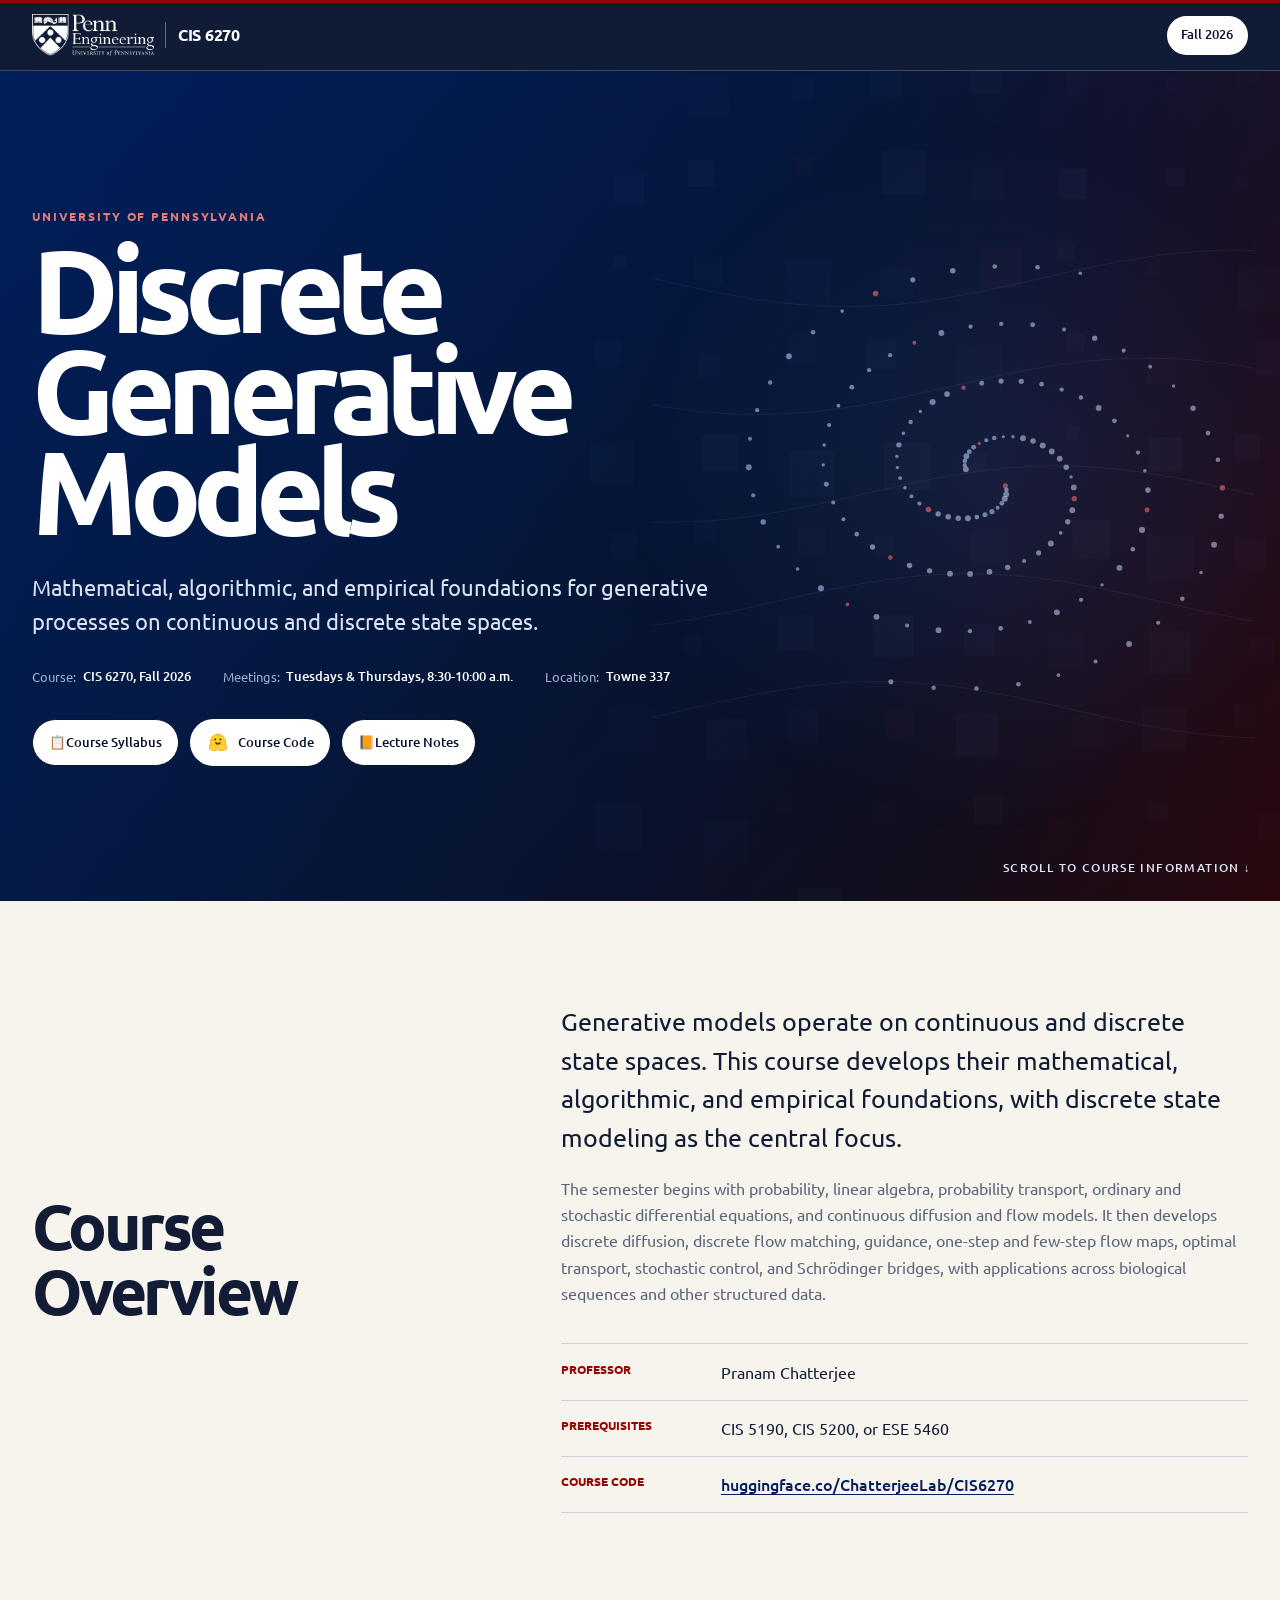
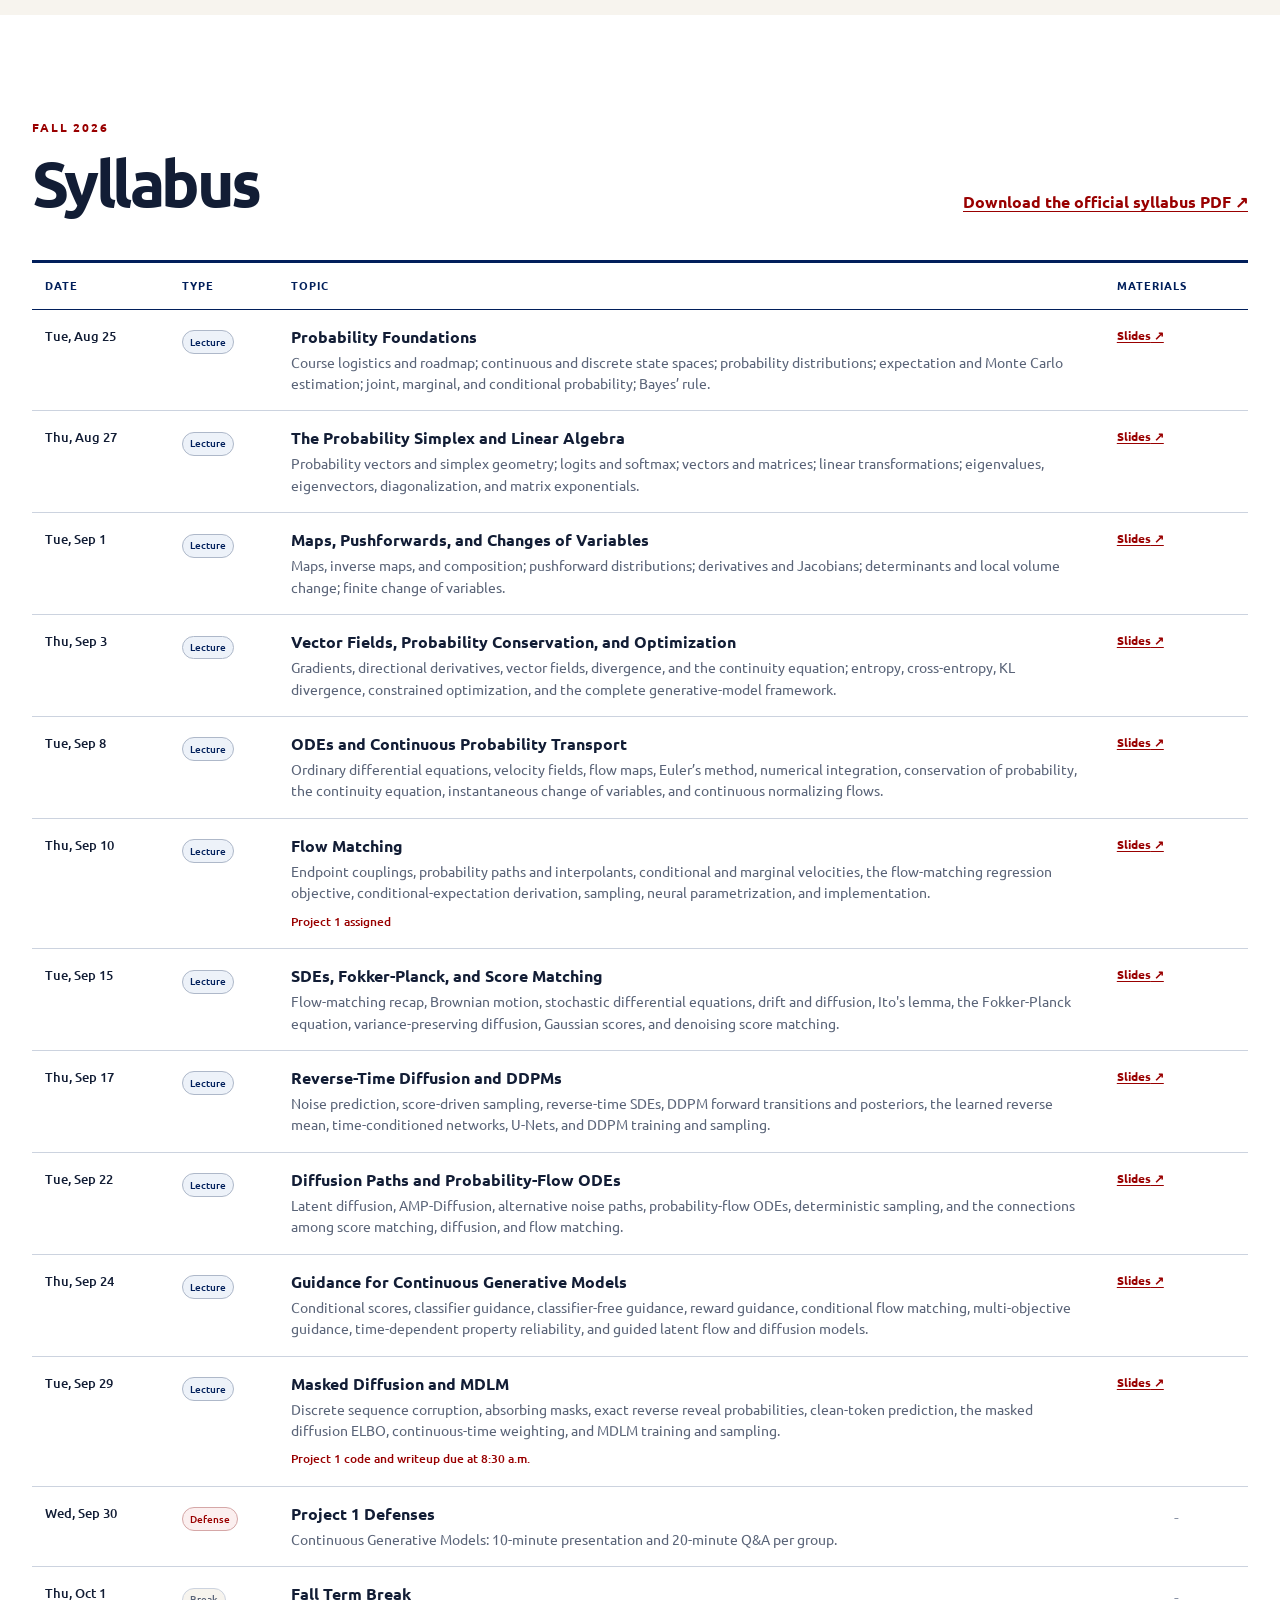
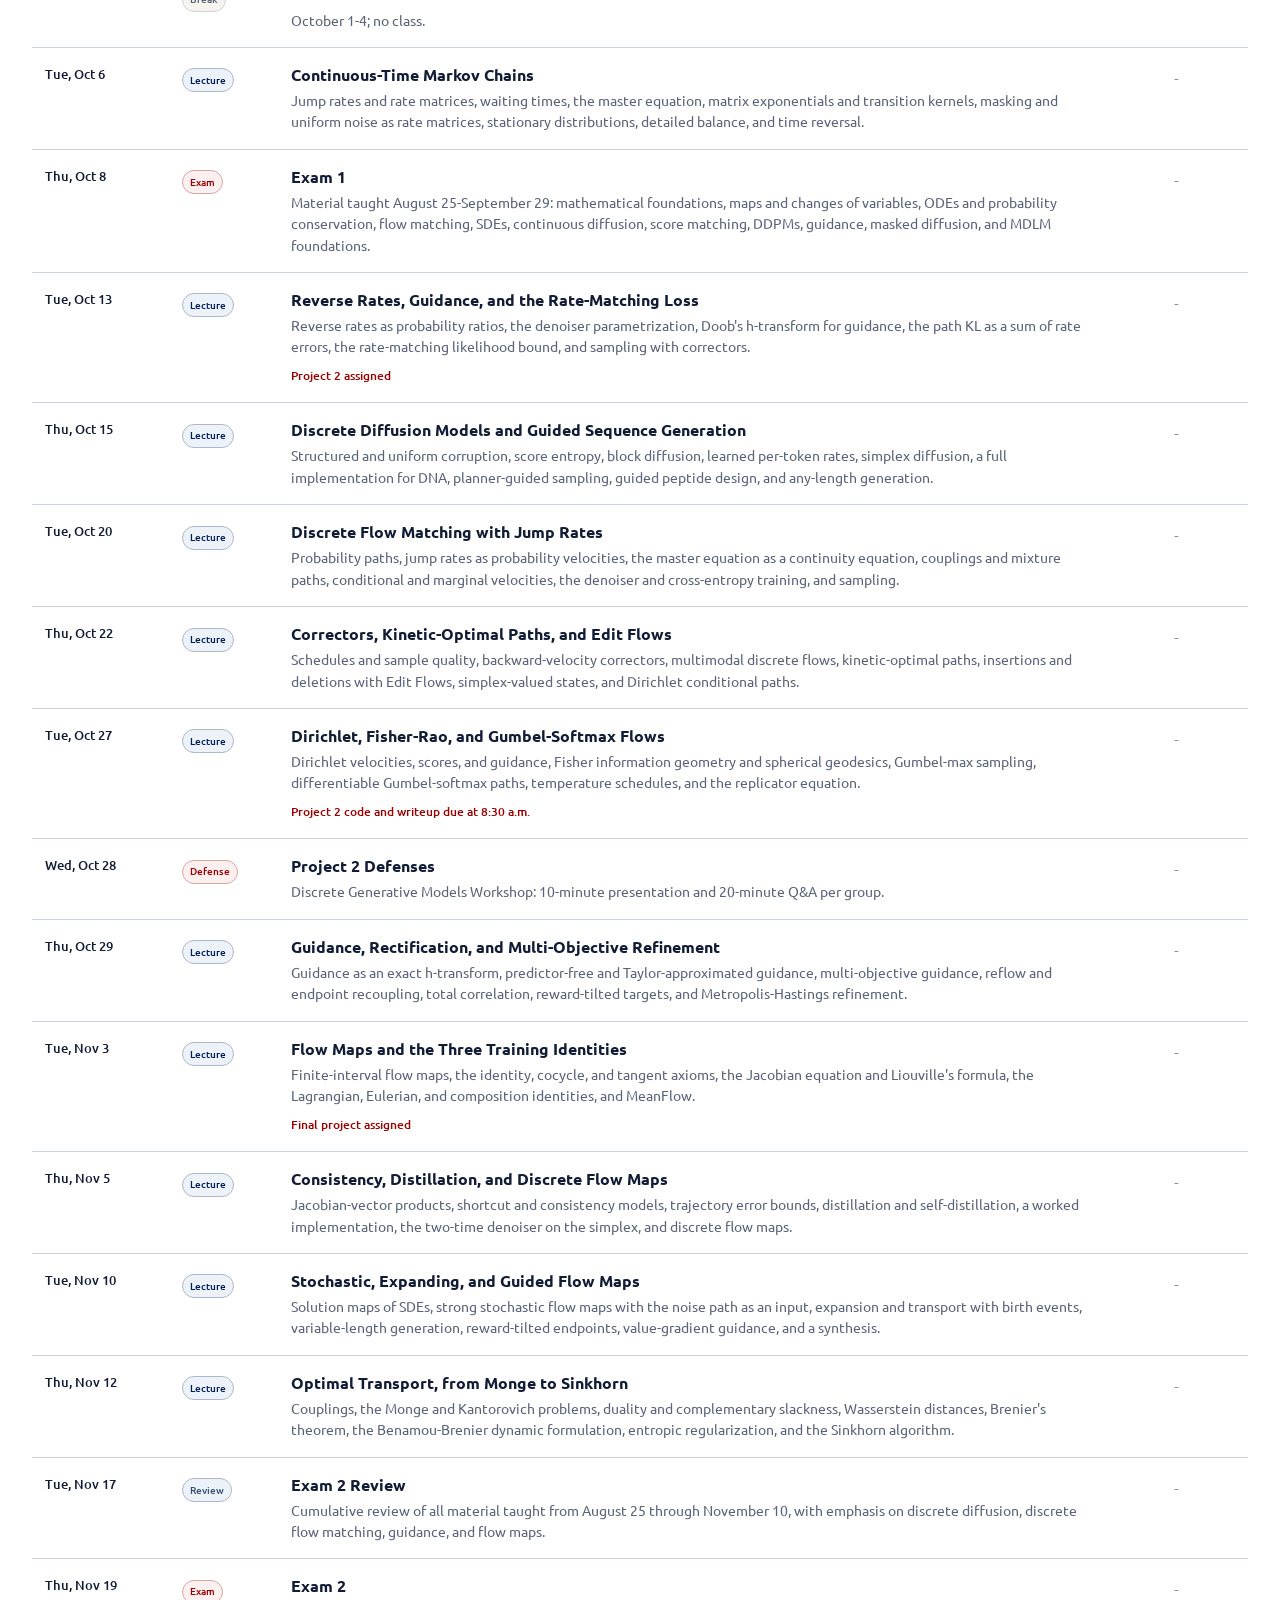
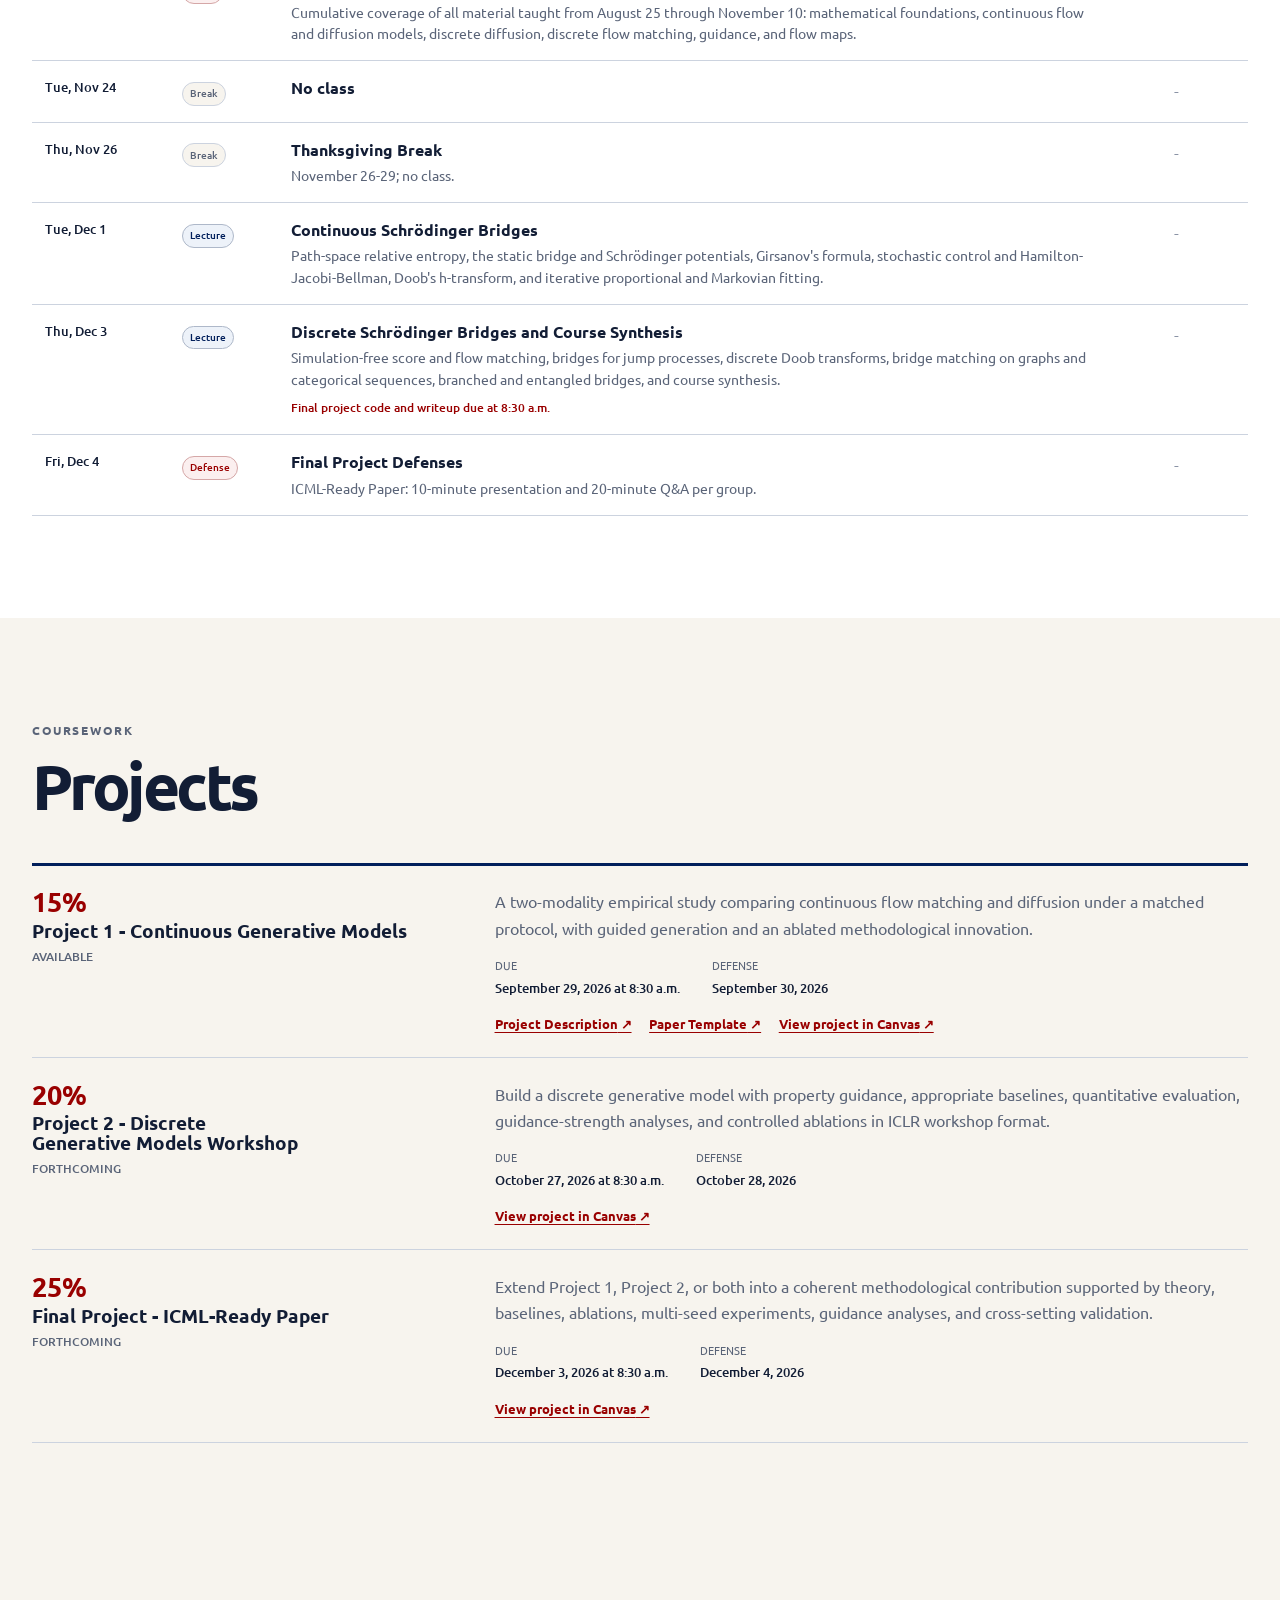
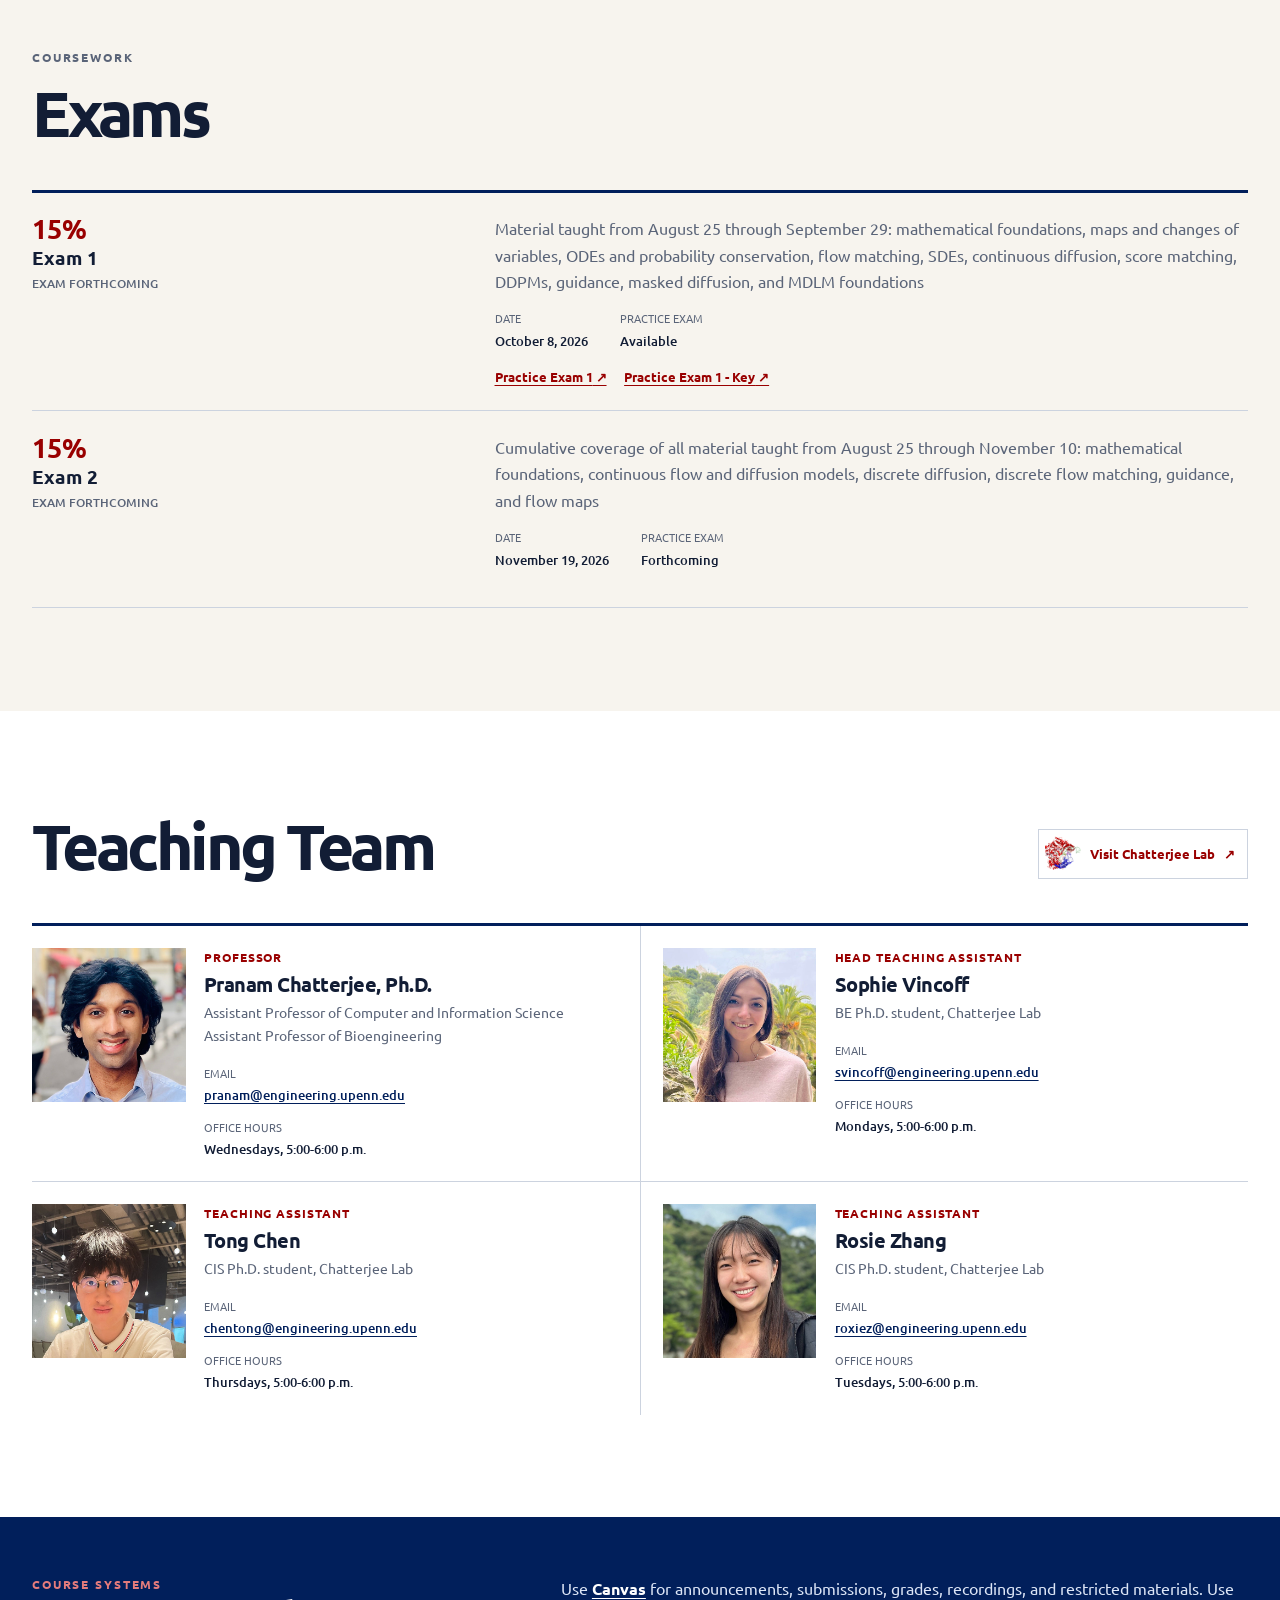
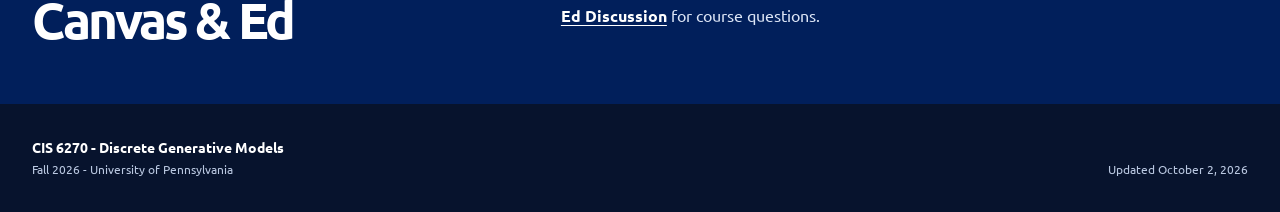
==== index.html @ fea22588 "Add lecture notes shortcut and relabel slides" ====
<!doctype html>
<html lang="en">
<head>
  <meta charset="utf-8">
  <meta name="viewport" content="width=device-width, initial-scale=1">
  <meta name="description" content="CIS 6270: Discrete Generative Models at the University of Pennsylvania, Fall 2026.">
  <title>CIS 6270 - Discrete Generative Models</title>
  <link rel="canonical" href="https://cis6270.github.io/">
  <meta property="og:type" content="website">
  <meta property="og:site_name" content="CIS 6270">
  <meta property="og:url" content="https://cis6270.github.io/">
  <meta property="og:title" content="CIS 6270: Discrete Generative Models">
  <meta property="og:description" content="A math-first course at Penn on continuous and discrete generative models, with derivations, code, worked examples, and current research. Fall 2026 with Pranam Chatterjee.">
  <meta property="og:image" content="https://cis6270.github.io/assets/images/cis6270-social-card.png">
  <meta property="og:image:type" content="image/png">
  <meta property="og:image:width" content="1200">
  <meta property="og:image:height" content="600">
  <meta property="og:image:alt" content="CIS 6270: Discrete Generative Models. University of Pennsylvania, Fall 2026. Pranam Chatterjee. Blue and red particle paths converge into a grid on a navy background.">
  <meta name="twitter:card" content="summary_large_image">
  <meta name="twitter:title" content="CIS 6270: Discrete Generative Models">
  <meta name="twitter:description" content="A math-first course at Penn on continuous and discrete generative models, with derivations, code, worked examples, and current research. Fall 2026 with Pranam Chatterjee.">
  <meta name="twitter:image" content="https://cis6270.github.io/assets/images/cis6270-social-card.png">
  <meta name="twitter:image:alt" content="CIS 6270: Discrete Generative Models. University of Pennsylvania, Fall 2026. Pranam Chatterjee. Blue and red particle paths converge into a grid on a navy background.">
  <link rel="icon" href="assets/favicon.svg" type="image/svg+xml">
  <link rel="preconnect" href="https://fonts.googleapis.com">
  <link rel="preconnect" href="https://fonts.gstatic.com" crossorigin>
  <link href="https://fonts.googleapis.com/css2?family=Ubuntu:wght@400;500;700&amp;display=swap" rel="stylesheet">
  <link rel="stylesheet" href="assets/css/styles.css?v=20260922-1">
  <script src="assets/js/course-data.js?v=20261003-1" defer></script>
  <script src="assets/js/site.js?v=20260926-1" defer></script>
</head>
<body data-page="fall-2026">
  <a class="skip-link" href="#main">Skip to main content</a>

  <header class="site-header">
    <div class="header-inner">
      <a class="wordmark" href="#top" aria-label="CIS 6270 home">
        <img class="penn-engineering-logo" src="assets/penn-engineering-logo-white.png" alt="Penn Engineering">
        <span class="course-wordmark">CIS 6270</span>
      </a>
      <nav class="term-nav" aria-label="Course semesters">
        <a href="#top" aria-current="page">Fall 2026</a>
      </nav>
    </div>
  </header>

  <main id="main">
    <section class="hero" id="top" aria-labelledby="course-title">
      <canvas class="hero-animation" data-hero-animation aria-hidden="true"></canvas>
      <div class="hero-wash" aria-hidden="true"></div>
      <div class="container hero-content">
        <p class="eyebrow">University of Pennsylvania</p>
        <h1 id="course-title">Discrete<br>Generative<br>Models</h1>
        <p class="hero-lede">Mathematical, algorithmic, and empirical foundations for generative processes on continuous and discrete state spaces.</p>
        <dl class="hero-facts">
          <div><dt>Course</dt><dd>CIS 6270, Fall 2026</dd></div>
          <div><dt>Meetings</dt><dd>Tuesdays &amp; Thursdays, 8:30-10:00 a.m.</dd></div>
          <div><dt>Location</dt><dd>Towne 337</dd></div>
        </dl>
        <div class="hero-actions">
          <a class="button button-light" href="assets/docs/cis6270-syllabus-fall-2026.pdf" target="_blank" rel="noopener noreferrer"><span aria-hidden="true">📋</span> Course Syllabus<span class="sr-only"> (opens in a new tab)</span></a>
          <a class="hf-button" href="https://huggingface.co/ChatterjeeLab/CIS6270" target="_blank" rel="noopener noreferrer">
            <img class="hf-logo" src="assets/hugging-face-logo.svg" alt="" aria-hidden="true">
            <span>Course Code</span>
            <span class="sr-only"> on Hugging Face (opens in a new tab)</span>
          </a>
          <a class="button button-light" href="https://drive.google.com/file/d/1G8d53aHMp0uH9-EWT4xOr-DGGKCw29ZY/view?usp=sharing" target="_blank" rel="noopener noreferrer"><span aria-hidden="true">📙</span> Lecture Notes<span class="sr-only"> (opens in a new tab)</span></a>
        </div>
      </div>
      <a class="scroll-cue" href="#overview">Scroll to course information <span aria-hidden="true">↓</span></a>
    </section>

    <section class="section section-paper" id="overview" aria-labelledby="overview-heading">
      <div class="container content-grid">
        <div class="section-intro">
          <h2 id="overview-heading">Course Overview</h2>
        </div>
        <div class="prose">
          <p class="lead">Generative models operate on continuous and discrete state spaces. This course develops their mathematical, algorithmic, and empirical foundations, with discrete state modeling as the central focus.</p>
          <p>The semester begins with probability, linear algebra, probability transport, ordinary and stochastic differential equations, and continuous diffusion and flow models. It then develops discrete diffusion, discrete flow matching, guidance, one-step and few-step flow maps, optimal transport, stochastic control, and Schrödinger bridges, with applications across biological sequences and other structured data.</p>
          <dl class="fact-list">
            <div><dt>Professor</dt><dd>Pranam Chatterjee</dd></div>
            <div><dt>Prerequisites</dt><dd>CIS 5190, CIS 5200, or ESE 5460</dd></div>
            <div><dt>Course Code</dt><dd><a href="https://huggingface.co/ChatterjeeLab/CIS6270" target="_blank" rel="noopener noreferrer">huggingface.co/ChatterjeeLab/CIS6270<span class="sr-only"> (opens in a new tab)</span></a></dd></div>
          </dl>
        </div>
      </div>
    </section>

    <section class="section section-white" id="syllabus" aria-labelledby="syllabus-heading">
      <div class="container">
        <div class="section-heading">
          <div>
            <p class="eyebrow">Fall 2026</p>
            <h2 id="syllabus-heading">Syllabus</h2>
          </div>
          <div class="syllabus-download">
            <a class="text-link" href="assets/docs/cis6270-syllabus-fall-2026.pdf" target="_blank" rel="noopener noreferrer">Download the official syllabus PDF<span aria-hidden="true"> ↗</span><span class="sr-only"> (opens in a new tab)</span></a>
          </div>
        </div>

        <div class="table-shell">
          <table class="schedule-table">
            <caption class="sr-only">Fall 2026 class meetings, milestones, exams, breaks, lecture notes, and code</caption>
            <thead><tr><th scope="col">Date</th><th scope="col">Type</th><th scope="col">Topic</th><th scope="col">Materials</th></tr></thead>
            <tbody data-schedule-body><tr><td colspan="4">Loading syllabus…</td></tr></tbody>
          </table>
        </div>
      </div>
    </section>

    <section class="section section-paper" id="projects" aria-labelledby="projects-heading">
      <div class="container">
        <div class="section-heading compact-heading">
          <div><p class="eyebrow">Coursework</p><h2 id="projects-heading">Projects</h2></div>
        </div>
        <div class="project-list" data-project-list><p>Loading project information...</p></div>
      </div>
    </section>

    <section class="section section-paper" id="exams" aria-labelledby="exams-heading">
      <div class="container">
        <div class="section-heading compact-heading">
          <div><p class="eyebrow">Coursework</p><h2 id="exams-heading">Exams</h2></div>
        </div>
        <div class="project-list" data-exam-list><p>Loading exam information...</p></div>
      </div>
    </section>

    <section class="section section-white" id="staff" aria-labelledby="staff-heading">
      <div class="container">
        <div class="section-heading compact-heading">
          <div><h2 id="staff-heading">Teaching Team</h2></div>
          <a class="lab-link" href="https://www.chatterjeelab.com/" target="_blank" rel="noopener noreferrer">
            <img src="assets/chatterjee-lab-logo.png" alt="">
            <span>Visit Chatterjee Lab</span>
            <span aria-hidden="true">↗</span>
            <span class="sr-only"> (opens in a new tab)</span>
          </a>
        </div>
        <div class="staff-list" data-staff-list><p>Loading teaching-team information…</p></div>
      </div>
    </section>

    <section class="course-links" id="links" aria-labelledby="links-heading">
      <div class="container links-inner">
        <div><p class="eyebrow">Course systems</p><h2 id="links-heading">Canvas &amp; Ed</h2></div>
        <p>Use <a href="https://canvas.upenn.edu/courses/1948454" target="_blank" rel="noopener noreferrer">Canvas<span class="sr-only"> (opens in a new tab)</span></a> for announcements, submissions, grades, recordings, and restricted materials. Use <a href="https://edstem.org/us/courses/104834" target="_blank" rel="noopener noreferrer">Ed Discussion<span class="sr-only"> (opens in a new tab)</span></a> for course questions.</p>
      </div>
    </section>
  </main>

  <footer class="site-footer">
    <div class="container footer-inner">
      <p><strong>CIS 6270 - Discrete Generative Models</strong><br>Fall 2026 - University of Pennsylvania</p>
      <p>Updated October 2, 2026</p>
    </div>
  </footer>
</body>
</html>
---- assets/css/styles.css ----
:root {
  --penn-blue: #011f5b;
  --penn-blue-deep: #07132d;
  --penn-red: #990000;
  --penn-red-bright: #bd3030;
  --paper: #f7f4ee;
  --white: #ffffff;
  --ink: #121d35;
  --muted: #5a6478;
  --line: #ccd3df;
  --line-dark: rgb(255 255 255 / 0.2);
  --soft-blue: #edf2f9;
  --max-width: 76rem;
  --font: "Ubuntu", -apple-system, BlinkMacSystemFont, "Segoe UI", sans-serif;
}

*, *::before, *::after { box-sizing: border-box; }
html { color-scheme: light; scroll-behavior: smooth; }
body {
  margin: 0;
  color: var(--ink);
  background: var(--paper);
  font-family: var(--font);
  font-size: 1rem;
  line-height: 1.65;
  text-rendering: optimizeLegibility;
}
a { color: var(--penn-blue); text-decoration-thickness: 0.08em; text-underline-offset: 0.2em; }
a:hover { color: var(--penn-red); }
h1, h2, h3 { margin: 0; font-weight: 700; line-height: 1.02; text-wrap: balance; }
h2 { font-size: clamp(2.1rem, 5vw, 4.5rem); letter-spacing: -0.055em; }
p { margin: 0 0 1.1rem; }
:focus-visible { outline: 3px solid var(--penn-red-bright); outline-offset: 4px; }

.sr-only {
  position: absolute;
  width: 1px;
  height: 1px;
  padding: 0;
  margin: -1px;
  overflow: hidden;
  clip: rect(0, 0, 0, 0);
  white-space: nowrap;
  border: 0;
}
.skip-link {
  position: fixed;
  z-index: 1200;
  top: 0.7rem;
  left: 0.7rem;
  padding: 0.65rem 0.9rem;
  transform: translateY(-170%);
  border-radius: 999px;
  color: var(--white);
  background: var(--penn-red);
}
.skip-link:focus { transform: translateY(0); }
.container { width: min(var(--max-width), calc(100% - 2.5rem)); margin-inline: auto; }
section { scroll-margin-top: 4.4rem; }

.site-header {
  position: sticky;
  z-index: 1000;
  top: 0;
  color: var(--white);
  background: rgb(7 19 45 / 0.96);
  border-bottom: 1px solid var(--line-dark);
  backdrop-filter: blur(16px);
}
.site-header::before {
  position: absolute;
  top: 0;
  right: 0;
  left: 0;
  height: 3px;
  content: "";
  background: var(--penn-red);
}
.header-inner {
  display: flex;
  width: min(var(--max-width), calc(100% - 2.5rem));
  min-height: 4.4rem;
  margin-inline: auto;
  align-items: center;
  justify-content: space-between;
  gap: 1rem;
}
.wordmark {
  display: inline-flex;
  align-items: center;
  gap: 0.72rem;
  color: var(--white);
  font-weight: 700;
  letter-spacing: -0.02em;
  text-decoration: none;
}
.wordmark:hover { color: var(--white); }
.penn-engineering-logo { display: block; width: 7.6rem; height: auto; }
.course-wordmark { padding-left: 0.75rem; border-left: 1px solid rgb(255 255 255 / 0.34); }
.term-nav { display: flex; align-items: center; gap: 0.5rem; }
.term-nav a {
  padding: 0.48rem 0.86rem;
  border: 1px solid rgb(255 255 255 / 0.66);
  border-radius: 999px;
  color: var(--white);
  font-size: 0.82rem;
  font-weight: 500;
  text-decoration: none;
}
.term-nav a:hover, .term-nav a[aria-current="page"] { color: var(--penn-blue-deep); background: var(--white); }

.hero {
  position: relative;
  display: grid;
  min-height: calc(100svh - 4.4rem);
  overflow: hidden;
  align-items: center;
  color: var(--white);
  background: linear-gradient(140deg, var(--penn-blue) 0%, var(--penn-blue-deep) 58%, #19090f 100%);
  isolation: isolate;
}
.hero-animation { position: absolute; z-index: -3; inset: 0; width: 100%; height: 100%; }
.hero-wash {
  position: absolute;
  z-index: -2;
  inset: 0;
  background: linear-gradient(90deg, rgb(1 31 91 / 0.38) 0%, rgb(7 19 45 / 0.08) 68%, rgb(153 0 0 / 0.12) 100%);
  pointer-events: none;
}
.hero-content { padding-block: clamp(3.8rem, 7vw, 6rem); }
.eyebrow {
  margin-bottom: 0.8rem;
  color: var(--penn-red);
  font-size: 0.73rem;
  font-weight: 700;
  letter-spacing: 0.16em;
  text-transform: uppercase;
}
.hero .eyebrow { color: #e47c7c; }
.hero h1 {
  max-width: 57rem;
  margin: 0;
  font-size: clamp(3.8rem, 9.2vw, 8.2rem);
  line-height: 0.86;
  letter-spacing: -0.072em;
}
.hero-lede {
  max-width: 47rem;
  margin: 1.8rem 0 1.7rem;
  color: #dbe4f5;
  font-size: clamp(1.02rem, 2.2vw, 1.35rem);
  line-height: 1.55;
}
.hero-facts {
  display: flex;
  max-width: 60rem;
  margin: 0 0 2rem;
  flex-wrap: wrap;
  gap: 0.9rem 2rem;
}
.hero-facts div { display: flex; gap: 0.42rem; }
.hero-facts dt { color: #9eb1d4; font-size: 0.82rem; }
.hero-facts dt::after { content: ":"; }
.hero-facts dd { margin: 0; font-size: 0.82rem; font-weight: 500; }
.button {
  display: inline-flex;
  min-height: 2.9rem;
  padding: 0.65rem 1rem;
  align-items: center;
  justify-content: center;
  border: 1px solid currentColor;
  border-radius: 999px;
  font-size: 0.84rem;
  font-weight: 500;
  text-decoration: none;
}
.button-light { color: var(--penn-blue-deep); background: var(--white); }
.button-light:hover { color: var(--white); border-color: var(--penn-red-bright); background: var(--penn-red-bright); }
.hero-actions { display: flex; flex-wrap: wrap; align-items: center; gap: 0.7rem; }
.hf-button {
  display: inline-flex;
  min-height: 2.9rem;
  padding: 0.55rem 0.9rem;
  align-items: center;
  gap: 0.5rem;
  border: 1px solid rgb(255 255 255 / 0.72);
  border-radius: 999px;
  color: var(--penn-blue-deep);
  background: var(--white);
  font-size: 0.84rem;
  font-weight: 500;
  text-decoration: none;
  transition: transform 160ms ease, border-color 160ms ease, background-color 160ms ease;
}
.hf-button:hover { transform: translateY(-2px); border-color: #ffcc4d; color: var(--penn-blue-deep); background: #ffecb5; }
.hf-logo { width: 1.55rem; height: 1.55rem; flex: 0 0 auto; }
.scroll-cue {
  position: absolute;
  right: 1.8rem;
  bottom: 1.5rem;
  color: #dbe4f5;
  font-size: 0.72rem;
  font-weight: 500;
  letter-spacing: 0.12em;
  text-decoration: none;
  text-transform: uppercase;
}
.scroll-cue:hover { color: var(--white); }

.section { padding: clamp(4.5rem, 8vw, 7.6rem) 0; }
.section-paper { background: var(--paper); }
.section-white { background: var(--white); }
.content-grid, .section-heading, .links-inner {
  display: grid;
  grid-template-columns: minmax(15rem, 0.78fr) minmax(20rem, 1.22fr);
  gap: clamp(2rem, 7vw, 6rem);
  align-items: start;
}
.section-intro { position: sticky; top: 7rem; }
#overview .section-intro { position: static; align-self: center; }
.section-heading { margin-bottom: 2.8rem; }
.section-heading > div:last-child > p, .section-heading > p, .compact-heading > p { color: var(--muted); }
.section-heading .text-link { margin-top: 0.35rem; }
.syllabus-download { align-self: end; justify-self: end; }
.prose { max-width: 48rem; }
.prose p { color: var(--muted); }
.prose .lead { color: var(--ink); font-size: clamp(1.2rem, 2.5vw, 1.55rem); line-height: 1.55; }
.fact-list { margin: 2.3rem 0 0; border-top: 1px solid var(--line); }
.fact-list div {
  display: grid;
  padding: 0.9rem 0;
  border-bottom: 1px solid var(--line);
  grid-template-columns: 9rem 1fr;
  gap: 1rem;
}
.fact-list dt { color: var(--penn-red); font-size: 0.76rem; font-weight: 700; text-transform: uppercase; }
.fact-list dd { margin: 0; }
.fact-list a { color: var(--penn-blue); font-weight: 500; overflow-wrap: anywhere; }
.text-link { display: inline-block; color: var(--penn-red); font-weight: 700; }

.table-shell { border-top: 3px solid var(--penn-blue); }
.schedule-table { width: 100%; border-collapse: collapse; text-align: left; }
.schedule-table th {
  padding: 0.85rem 0.8rem;
  border-bottom: 1px solid var(--penn-blue);
  color: var(--penn-blue);
  font-size: 0.7rem;
  font-weight: 700;
  letter-spacing: 0.09em;
  text-transform: uppercase;
}
.schedule-table td { padding: 1rem 0.8rem; border-bottom: 1px solid var(--line); vertical-align: top; }
.schedule-table td:first-child { width: 8.6rem; font-size: 0.8rem; font-weight: 500; white-space: nowrap; }
.schedule-table td:nth-child(2) { width: 6.8rem; }
.schedule-table td:nth-child(3) strong, .schedule-table td:nth-child(3) span, .schedule-table td:nth-child(3) em { display: block; }
.schedule-table td:nth-child(3) strong { line-height: 1.35; }
.schedule-table td:nth-child(3) span { margin-top: 0.28rem; color: var(--muted); font-size: 0.88rem; line-height: 1.52; }
.schedule-table tr.is-next { background: linear-gradient(90deg, rgb(1 31 91 / 0.08), transparent 76%); }
.next-marker {
  display: inline-block;
  margin: 0 0.42rem 0.22rem 0;
  padding: 0.1rem 0.38rem;
  border-radius: 999px;
  color: var(--white);
  background: var(--penn-red);
  font-size: 0.55rem;
  letter-spacing: 0.07em;
  text-transform: uppercase;
}
.type-pill {
  display: inline-block;
  padding: 0.16rem 0.44rem;
  border: 1px solid #aeb8c9;
  border-radius: 999px;
  color: var(--penn-blue);
  background: var(--soft-blue);
  font-size: 0.64rem;
  font-weight: 500;
  text-transform: capitalize;
}
.type-exam, .type-defense { color: var(--penn-red); border-color: #d5a7a7; background: #fbefef; }
.type-break { color: var(--muted); border-color: var(--line); background: var(--paper); }
.type-review { color: #365174; }
.schedule-milestone { margin-top: 0.5rem; color: var(--penn-red); font-size: 0.78rem; font-style: normal; font-weight: 500; }
.materials-cell { width: 9rem; }
.materials-cell > .muted { display: block; text-align: center; }
.material-note { display: block; margin-bottom: 0.35rem; color: var(--muted); font-size: 0.62rem; font-weight: 700; letter-spacing: 0.02em; line-height: 1.35; }
.mini-link { display: block; margin-bottom: 0.25rem; color: var(--penn-red); font-size: 0.75rem; font-weight: 700; }
.muted { color: #8a93a5; }

.compact-heading { align-items: end; }
.project-list {
  border-top: 3px solid var(--penn-blue);
}
.project-item {
  display: grid;
  padding: 1.4rem 0;
  border-bottom: 1px solid var(--line);
  grid-template-columns: minmax(14rem, 0.8fr) minmax(0, 1.4fr);
  gap: 2rem;
}
.project-heading, .project-details { min-width: 0; }
.project-weight { margin: 0 0 0.35rem; color: var(--penn-red); font-size: 1.7rem; font-weight: 700; line-height: 1; }
.project-heading h3 { margin: 0; font-size: 1.18rem; }
.project-status { margin: 0.45rem 0 0; color: var(--muted); font-size: 0.74rem; font-weight: 500; text-transform: uppercase; }
.project-details > p { margin: 0 0 1rem; color: var(--muted); }
.project-details dl { display: flex; margin: 0 0 0.9rem; flex-wrap: wrap; gap: 0.8rem 2rem; }
.project-details dt { color: var(--muted); font-size: 0.68rem; text-transform: uppercase; }
.project-details dd { margin: 0.1rem 0 0; font-size: 0.84rem; font-weight: 500; }
.project-details .text-link { color: var(--penn-red); font-size: 0.82rem; font-weight: 700; }
.project-links { display: flex; flex-wrap: wrap; gap: 0.45rem 1.1rem; }

.staff-list { display: grid; border-top: 3px solid var(--penn-blue); grid-template-columns: repeat(2, minmax(0, 1fr)); }
#staff .section-heading { grid-template-columns: minmax(0, 1fr) auto; }
#staff-heading { white-space: nowrap; }
.lab-link {
  display: inline-flex;
  min-height: 3rem;
  padding: 0.35rem 0.75rem 0.35rem 0.35rem;
  align-items: center;
  justify-self: end;
  gap: 0.55rem;
  border: 1px solid var(--line);
  color: var(--penn-red);
  background: var(--white);
  font-size: 0.82rem;
  font-weight: 700;
  text-decoration: none;
  transition: border-color 160ms ease, color 160ms ease, transform 160ms ease;
}
.lab-link:hover { transform: translateY(-2px); border-color: var(--penn-red); color: var(--penn-red); }
.lab-link img { width: 2.3rem; height: 2.3rem; object-fit: contain; }
.staff-person {
  display: grid;
  min-width: 0;
  padding: 1.35rem 1.35rem 1.35rem 0;
  grid-template-columns: clamp(7.5rem, 12vw, 10rem) minmax(0, 1fr);
  align-items: start;
  gap: 1.15rem;
}
.staff-person:nth-child(even) { padding-right: 0; padding-left: 1.35rem; border-left: 1px solid var(--line); }
.staff-person:nth-child(n + 3) { border-top: 1px solid var(--line); }
.staff-photo { display: block; width: 100%; height: auto; aspect-ratio: 1; object-fit: cover; background: var(--soft-blue); }
.staff-details { min-width: 0; }
.staff-person .role { margin: 0 0 0.45rem; color: var(--penn-red); font-size: 0.72rem; font-weight: 700; letter-spacing: 0.08em; text-transform: uppercase; }
.staff-person h3 { margin: 0 0 0.4rem; font-size: 1.25rem; letter-spacing: -0.025em; }
.staff-person .affiliation { color: var(--muted); font-size: 0.86rem; white-space: pre-line; }
.staff-person dl { margin: 1rem 0 0; }
.staff-person dl div + div { margin-top: 0.75rem; }
.staff-person dt { color: var(--muted); font-size: 0.7rem; text-transform: uppercase; }
.staff-person dd { margin: 0.08rem 0 0; overflow-wrap: anywhere; font-size: 0.84rem; font-weight: 500; }

.course-links { padding: 3.6rem 0; color: var(--white); background: var(--penn-blue); }
.course-links h2 { font-size: clamp(2rem, 4vw, 3.2rem); }
.course-links .eyebrow { color: #e47c7c; }
.course-links p { margin: 0; color: #dce5f6; }
.course-links a { color: var(--white); font-weight: 700; }
.course-links a:hover { color: #ffadad; }
.site-footer { padding: 2rem 0; color: #bac8e1; background: var(--penn-blue-deep); }
.footer-inner { display: flex; align-items: end; justify-content: space-between; gap: 2rem; }
.site-footer p { margin: 0; font-size: 0.76rem; }
.site-footer strong { color: var(--white); font-size: 0.9rem; }

@media (max-width: 64rem) {
  .content-grid, .section-heading, .links-inner { grid-template-columns: 1fr; gap: 1.4rem; }
  .section-intro { position: static; }
  .syllabus-download { justify-self: start; }
  #staff .section-heading { grid-template-columns: 1fr; }
  #staff-heading { white-space: normal; }
  .lab-link { justify-self: start; }
  .staff-person { grid-template-columns: 7rem minmax(0, 1fr); }
}

@media (max-width: 48rem) {
  .container, .header-inner { width: min(100% - 1.5rem, var(--max-width)); }
  .hero { min-height: calc(100svh - 4.4rem); }
  .hero-content { padding-block: 4.2rem 5.6rem; }
  .hero h1 { font-size: clamp(3.65rem, 18vw, 6rem); }
  .hero-facts { display: grid; gap: 0.35rem; }
  .scroll-cue { display: none; }
  .section { padding: 4rem 0; }
  .project-item { grid-template-columns: 1fr; gap: 0.9rem; }
  .staff-list { grid-template-columns: 1fr; }
  .staff-person, .staff-person:nth-child(even) { padding: 1.2rem 0; border-top: 1px solid var(--line); border-left: 0; }
  .staff-person:first-child { border-top: 0; }
  .table-shell { border-top: 0; }
  .schedule-table, .schedule-table tbody, .schedule-table tr, .schedule-table td { display: block; width: 100%; }
  .schedule-table thead { position: absolute; width: 1px; height: 1px; overflow: hidden; clip: rect(0, 0, 0, 0); }
  .schedule-table tr { margin-bottom: 0.85rem; padding: 1rem; border-top: 3px solid var(--penn-blue); background: var(--paper); }
  .schedule-table tr.is-next { border-top-color: var(--penn-red); background: var(--soft-blue); }
  .schedule-table td, .schedule-table td:first-child, .schedule-table td:nth-child(2), .materials-cell {
    width: 100%;
    padding: 0.28rem 0 0.28rem 5.8rem;
    border: 0;
    white-space: normal;
  }
  .schedule-table td::before {
    position: absolute;
    margin-left: -5.8rem;
    color: var(--muted);
    content: attr(data-label);
    font-size: 0.65rem;
    font-weight: 700;
    letter-spacing: 0.08em;
    text-transform: uppercase;
  }
  .mini-link { display: inline-block; margin-right: 0.8rem; }
  .materials-cell > .muted { text-align: left; }
  .footer-inner { align-items: start; flex-direction: column; gap: 1rem; }
}

@media (max-width: 23rem) {
  .wordmark { gap: 0.5rem; font-size: 0.9rem; }
  .penn-engineering-logo { width: 6.1rem; }
  .course-wordmark { display: none; }
  .term-nav a { padding-inline: 0.65rem; font-size: 0.76rem; }
  .hero h1 { font-size: 3.35rem; }
}

@media (prefers-reduced-motion: reduce) {
  html { scroll-behavior: auto; }
}

@media print {
  .site-header, .hero-animation, .hero-wash, .scroll-cue, .button, .course-links, .site-footer { display: none !important; }
  .hero { min-height: 0; color: #000; background: #fff; }
  .hero-content, .section { padding: 1rem 0; }
  .hero h1 { font-size: 40pt; }
  .hero .eyebrow, .hero-lede, .hero-facts dt, .hero-facts dd { color: #000; }
  .container { width: 100%; }
  .schedule-table td, .schedule-table th { padding: 0.4rem; color: #000; }
}
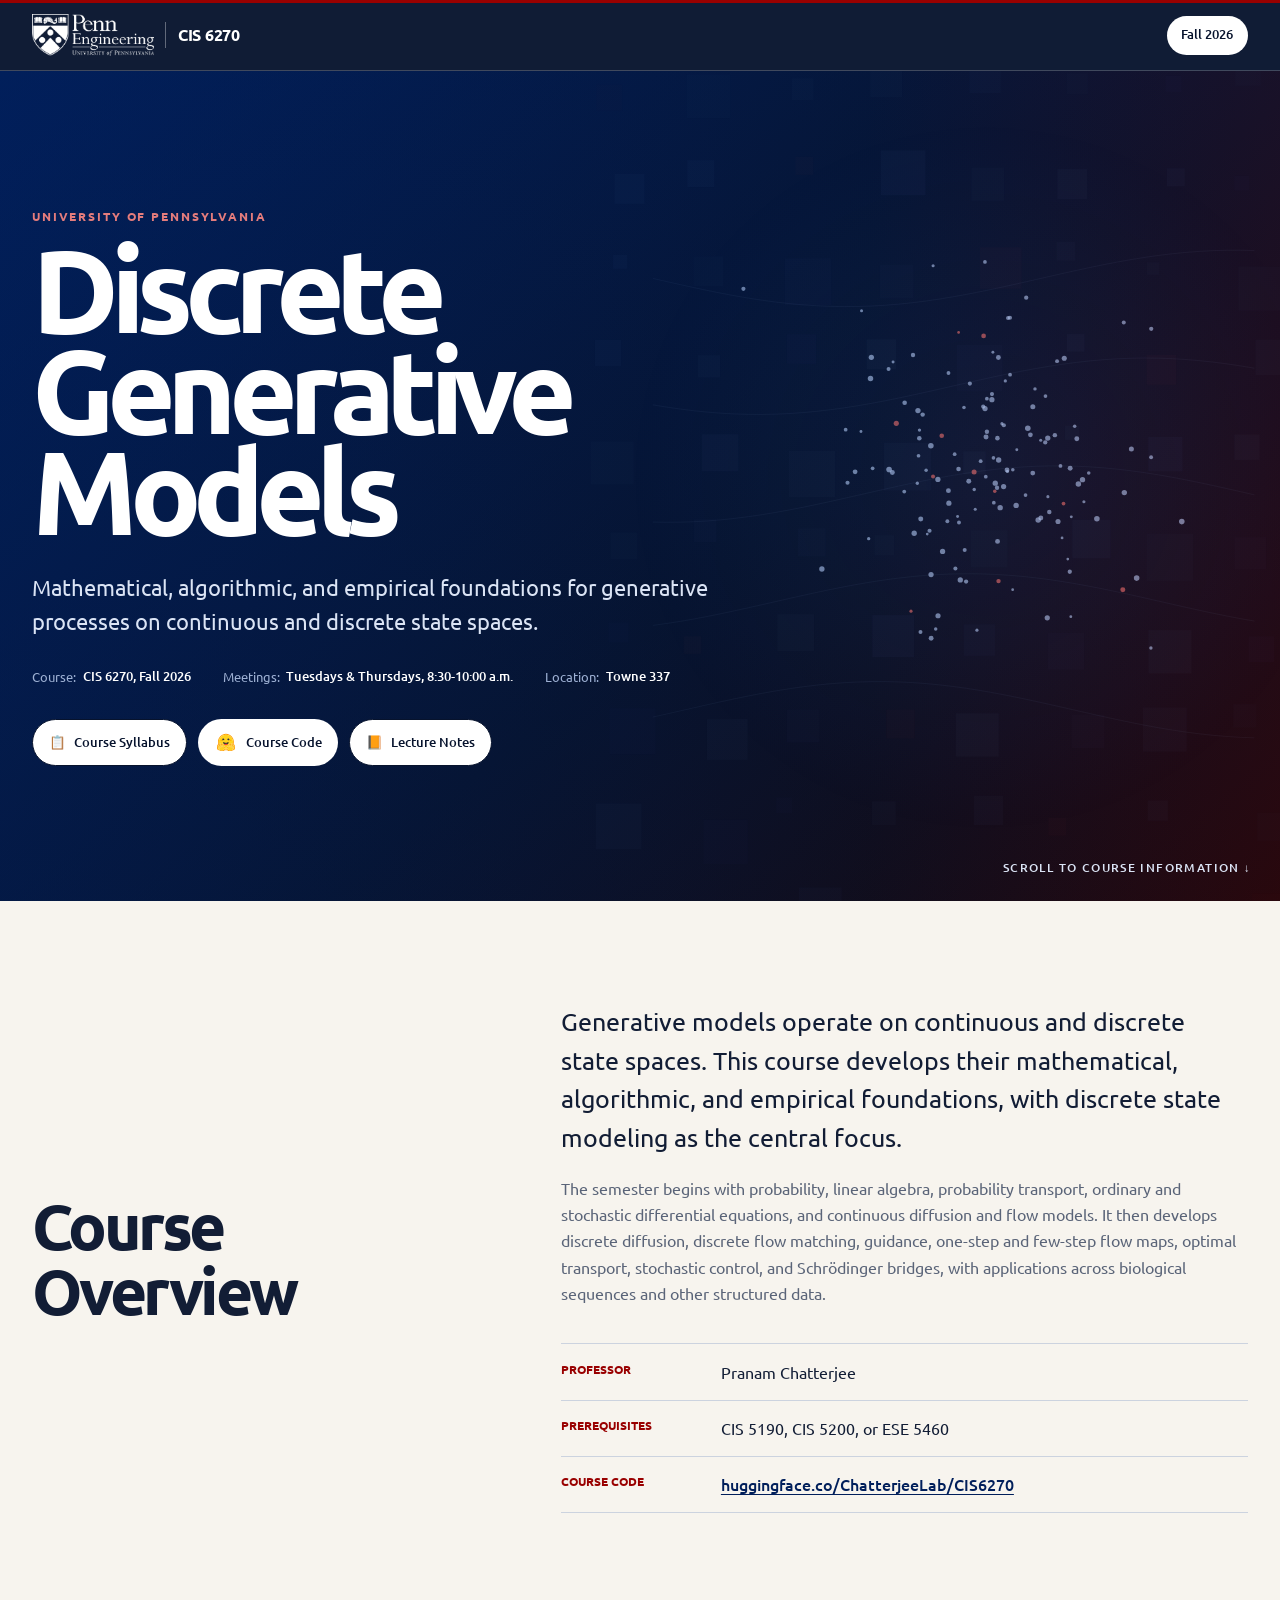
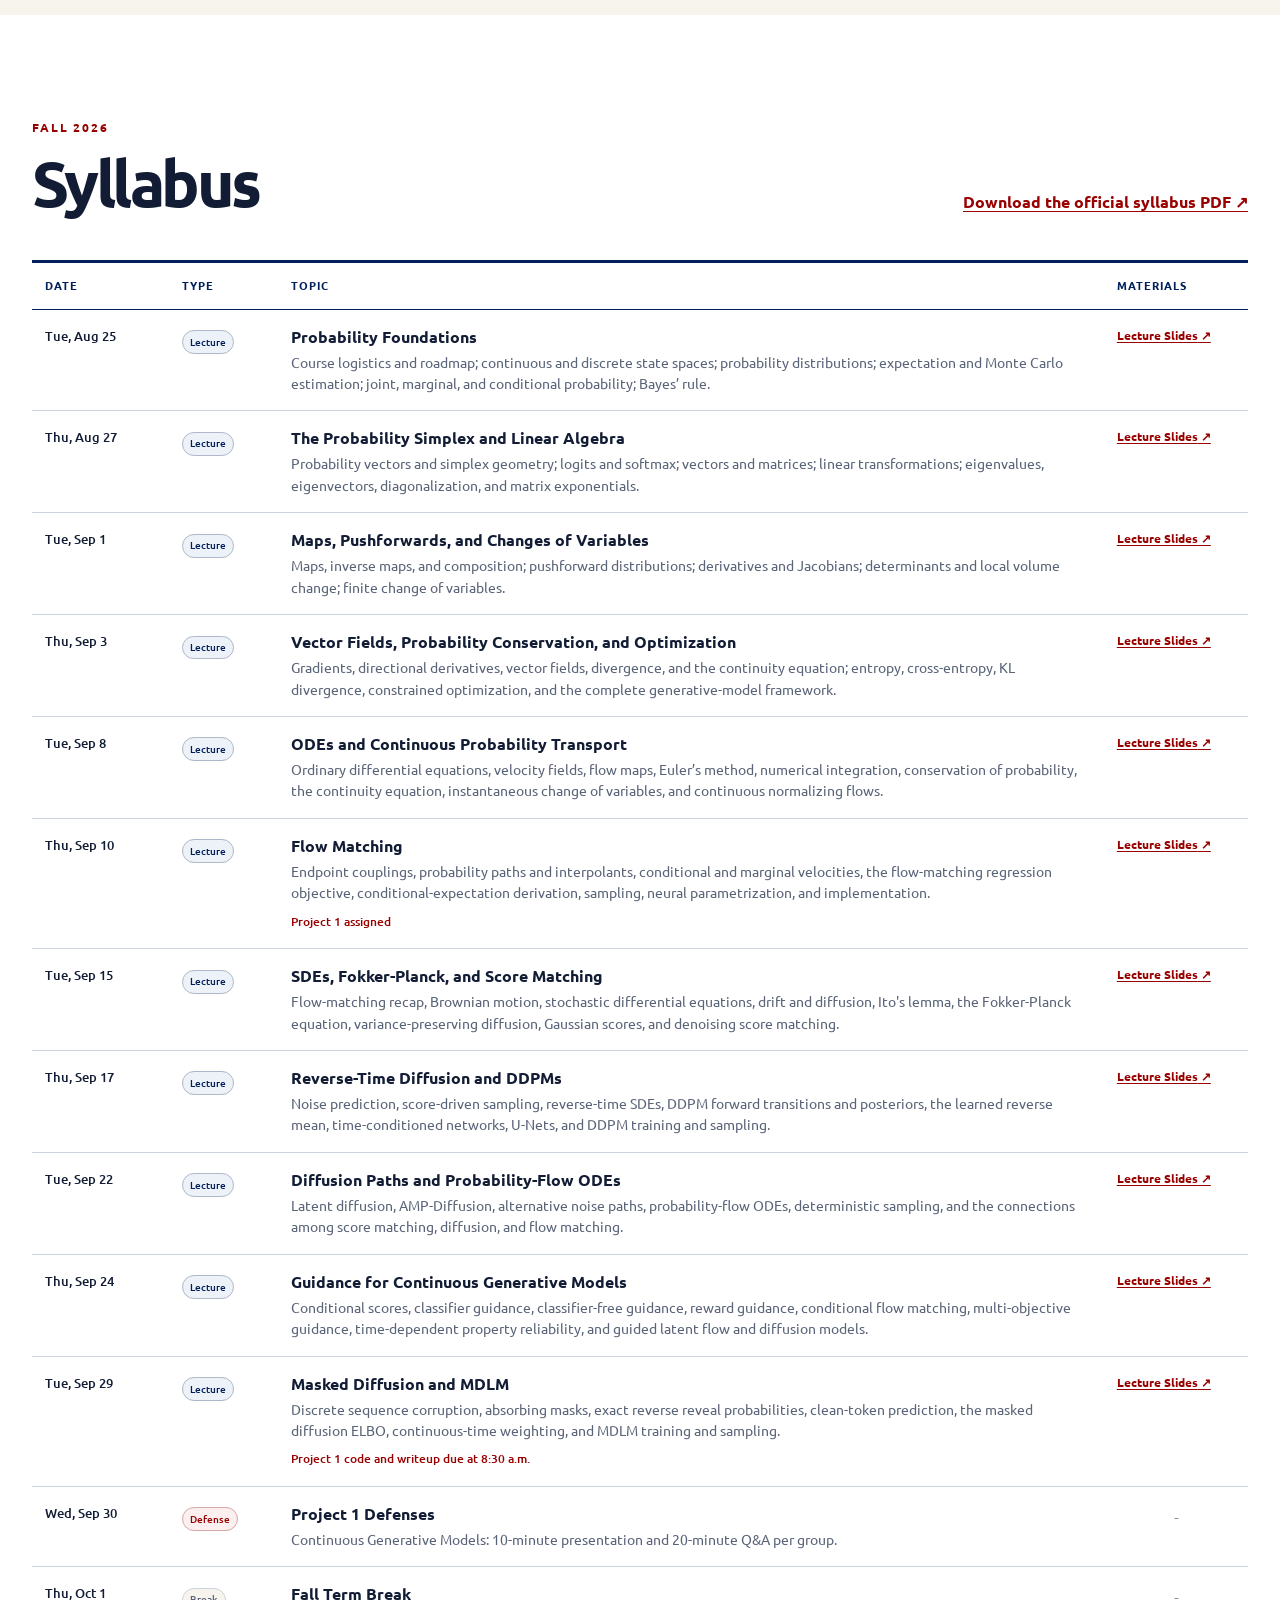
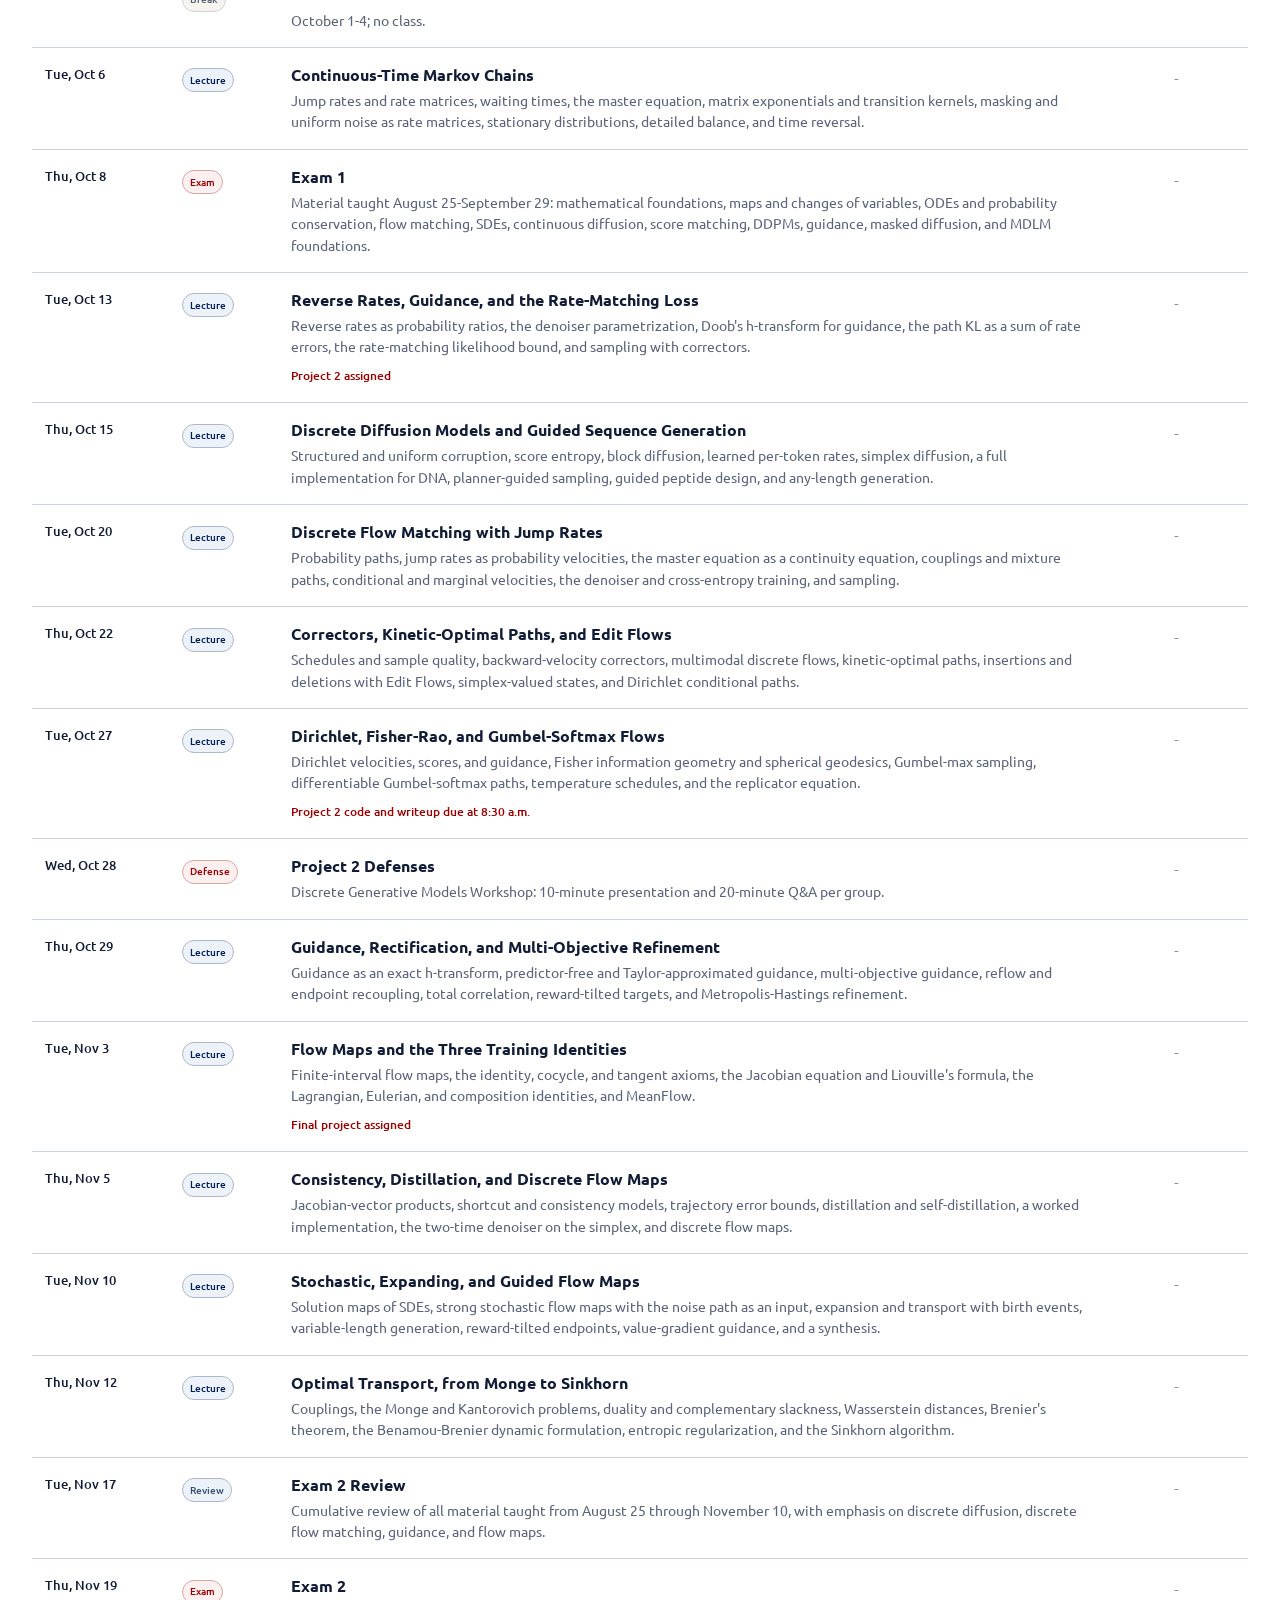
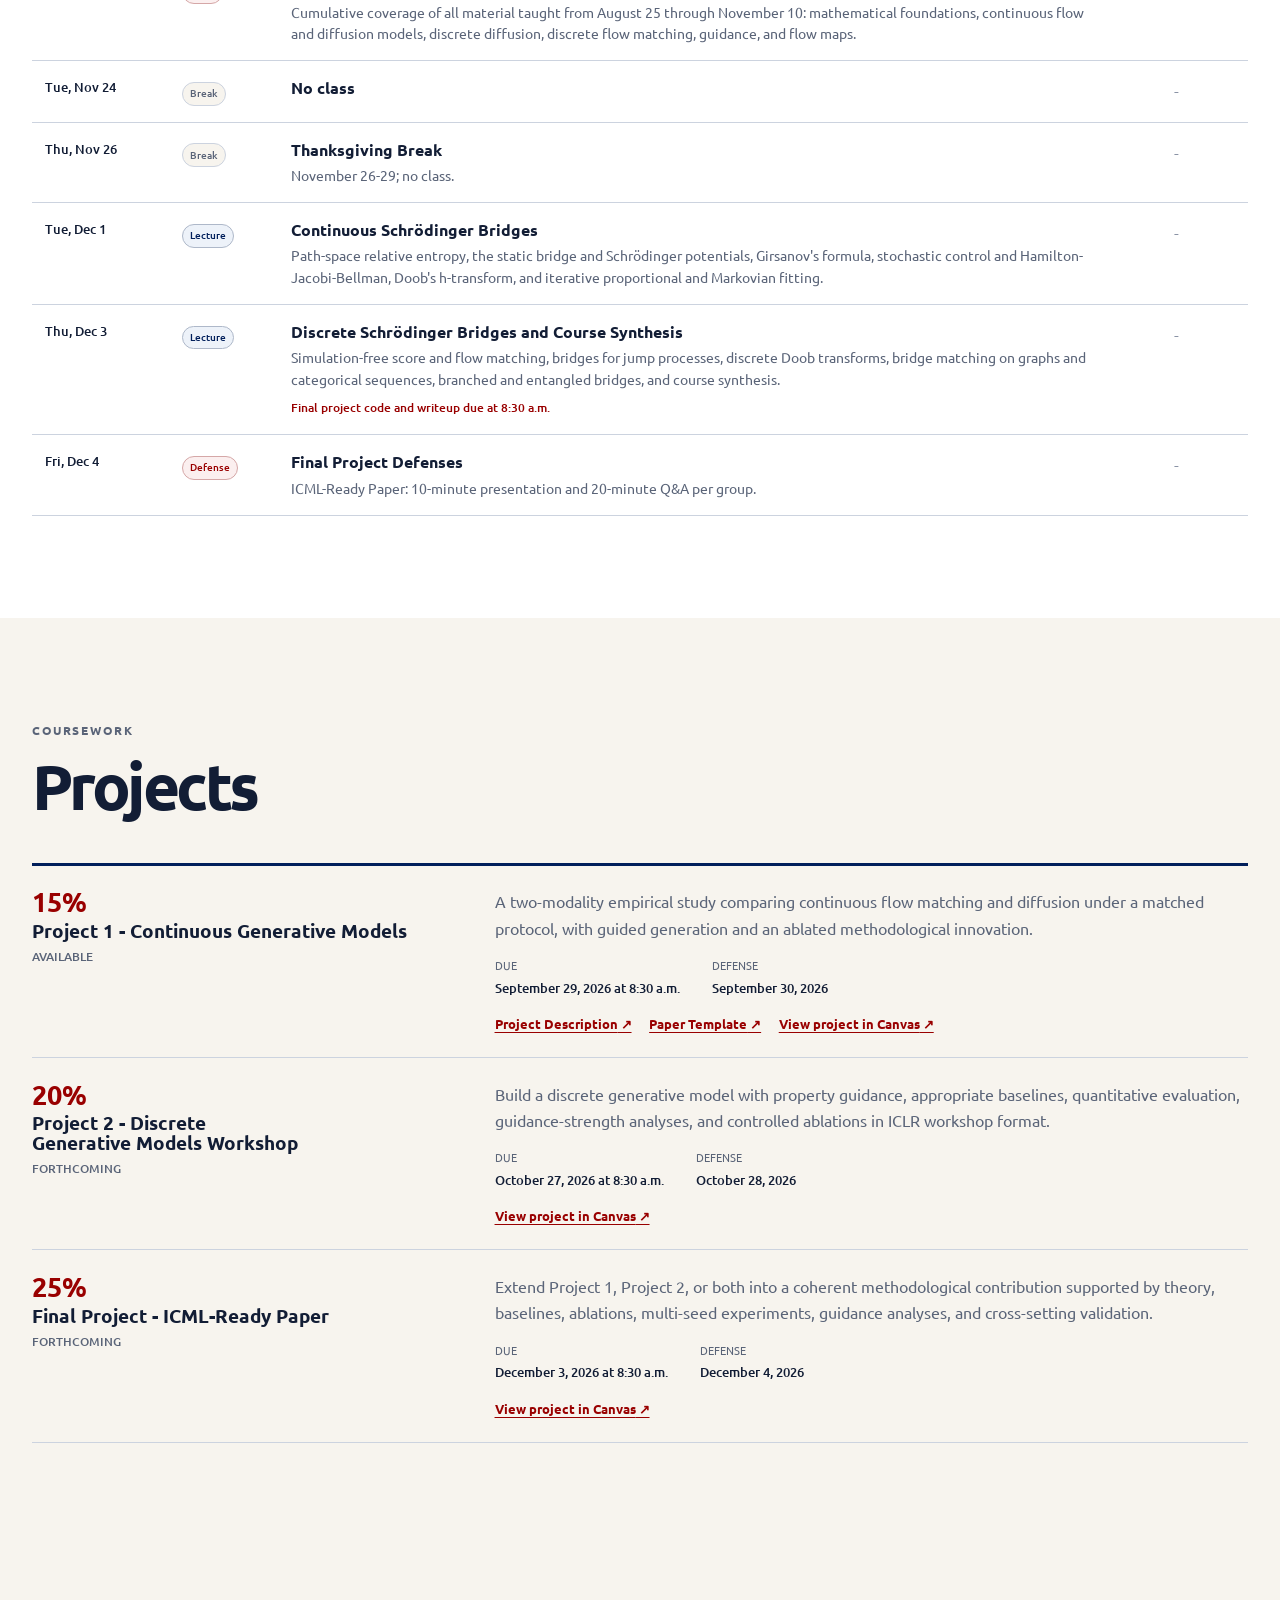
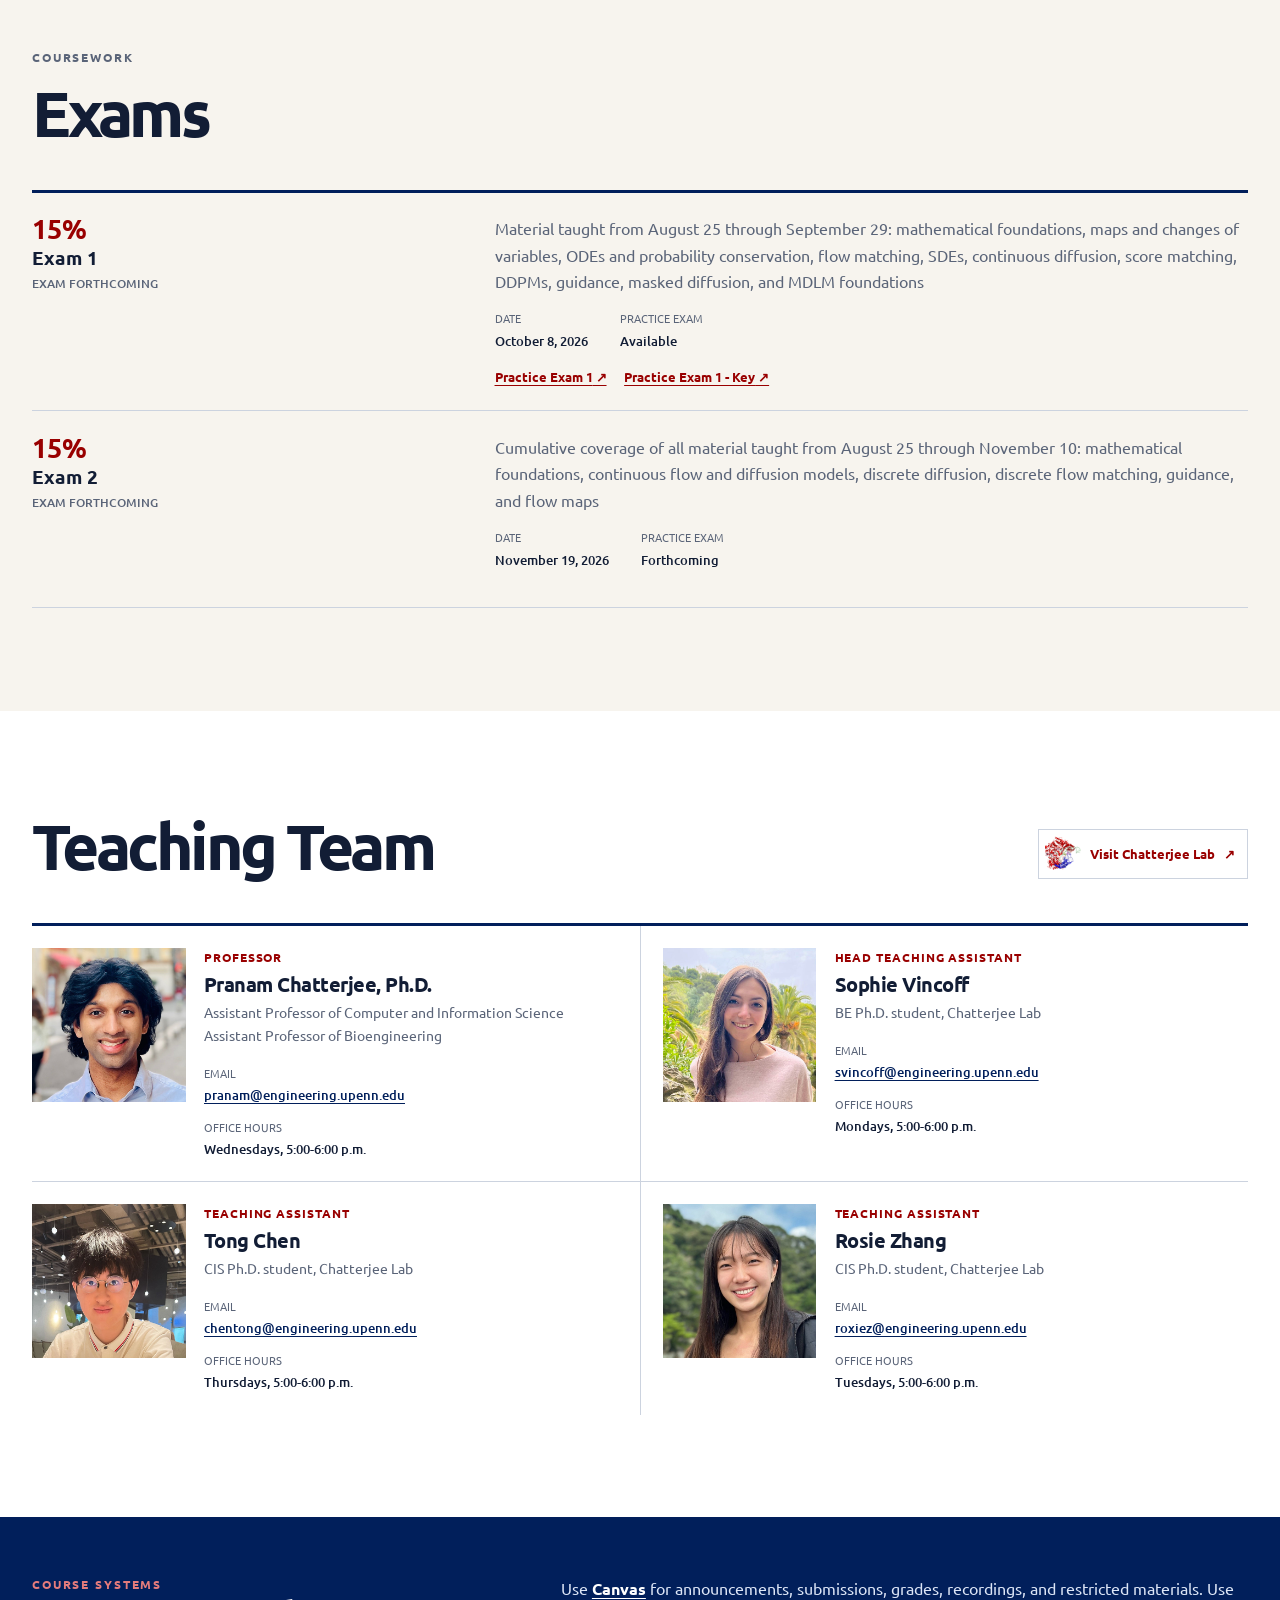
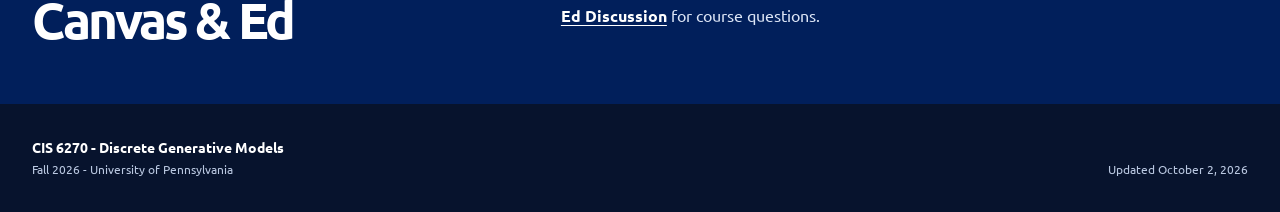
==== commit 0e27419a: "Refine lecture labels and hero spacing" ====
--- a/index.html
+++ b/index.html
@@ -25,8 +25,8 @@
   <link rel="preconnect" href="https://fonts.googleapis.com">
   <link rel="preconnect" href="https://fonts.gstatic.com" crossorigin>
   <link href="https://fonts.googleapis.com/css2?family=Ubuntu:wght@400;500;700&amp;display=swap" rel="stylesheet">
-  <link rel="stylesheet" href="assets/css/styles.css?v=20260922-1">
-  <script src="assets/js/course-data.js?v=20261003-1" defer></script>
+  <link rel="stylesheet" href="assets/css/styles.css?v=20261003-1">
+  <script src="assets/js/course-data.js?v=20261003-2" defer></script>
   <script src="assets/js/site.js?v=20260926-1" defer></script>
 </head>
 <body data-page="fall-2026">
@@ -58,13 +58,13 @@
           <div><dt>Location</dt><dd>Towne 337</dd></div>
         </dl>
         <div class="hero-actions">
-          <a class="button button-light" href="assets/docs/cis6270-syllabus-fall-2026.pdf" target="_blank" rel="noopener noreferrer"><span aria-hidden="true">📋</span> Course Syllabus<span class="sr-only"> (opens in a new tab)</span></a>
+          <a class="button button-light hero-icon-button" href="assets/docs/cis6270-syllabus-fall-2026.pdf" target="_blank" rel="noopener noreferrer"><span aria-hidden="true">📋</span><span>Course Syllabus</span><span class="sr-only"> (opens in a new tab)</span></a>
           <a class="hf-button" href="https://huggingface.co/ChatterjeeLab/CIS6270" target="_blank" rel="noopener noreferrer">
             <img class="hf-logo" src="assets/hugging-face-logo.svg" alt="" aria-hidden="true">
             <span>Course Code</span>
             <span class="sr-only"> on Hugging Face (opens in a new tab)</span>
           </a>
-          <a class="button button-light" href="https://drive.google.com/file/d/1G8d53aHMp0uH9-EWT4xOr-DGGKCw29ZY/view?usp=sharing" target="_blank" rel="noopener noreferrer"><span aria-hidden="true">📙</span> Lecture Notes<span class="sr-only"> (opens in a new tab)</span></a>
+          <a class="button button-light hero-icon-button" href="https://drive.google.com/file/d/1G8d53aHMp0uH9-EWT4xOr-DGGKCw29ZY/view?usp=sharing" target="_blank" rel="noopener noreferrer"><span aria-hidden="true">📙</span><span>Lecture Notes</span><span class="sr-only"> (opens in a new tab)</span></a>
         </div>
       </div>
       <a class="scroll-cue" href="#overview">Scroll to course information <span aria-hidden="true">↓</span></a>
--- a/assets/css/styles.css
+++ b/assets/css/styles.css
@@ -176,6 +176,7 @@
 }
 .button-light { color: var(--penn-blue-deep); background: var(--white); }
 .button-light:hover { color: var(--white); border-color: var(--penn-red-bright); background: var(--penn-red-bright); }
+.hero-icon-button { gap: 0.5rem; }
 .hero-actions { display: flex; flex-wrap: wrap; align-items: center; gap: 0.7rem; }
 .hf-button {
   display: inline-flex;
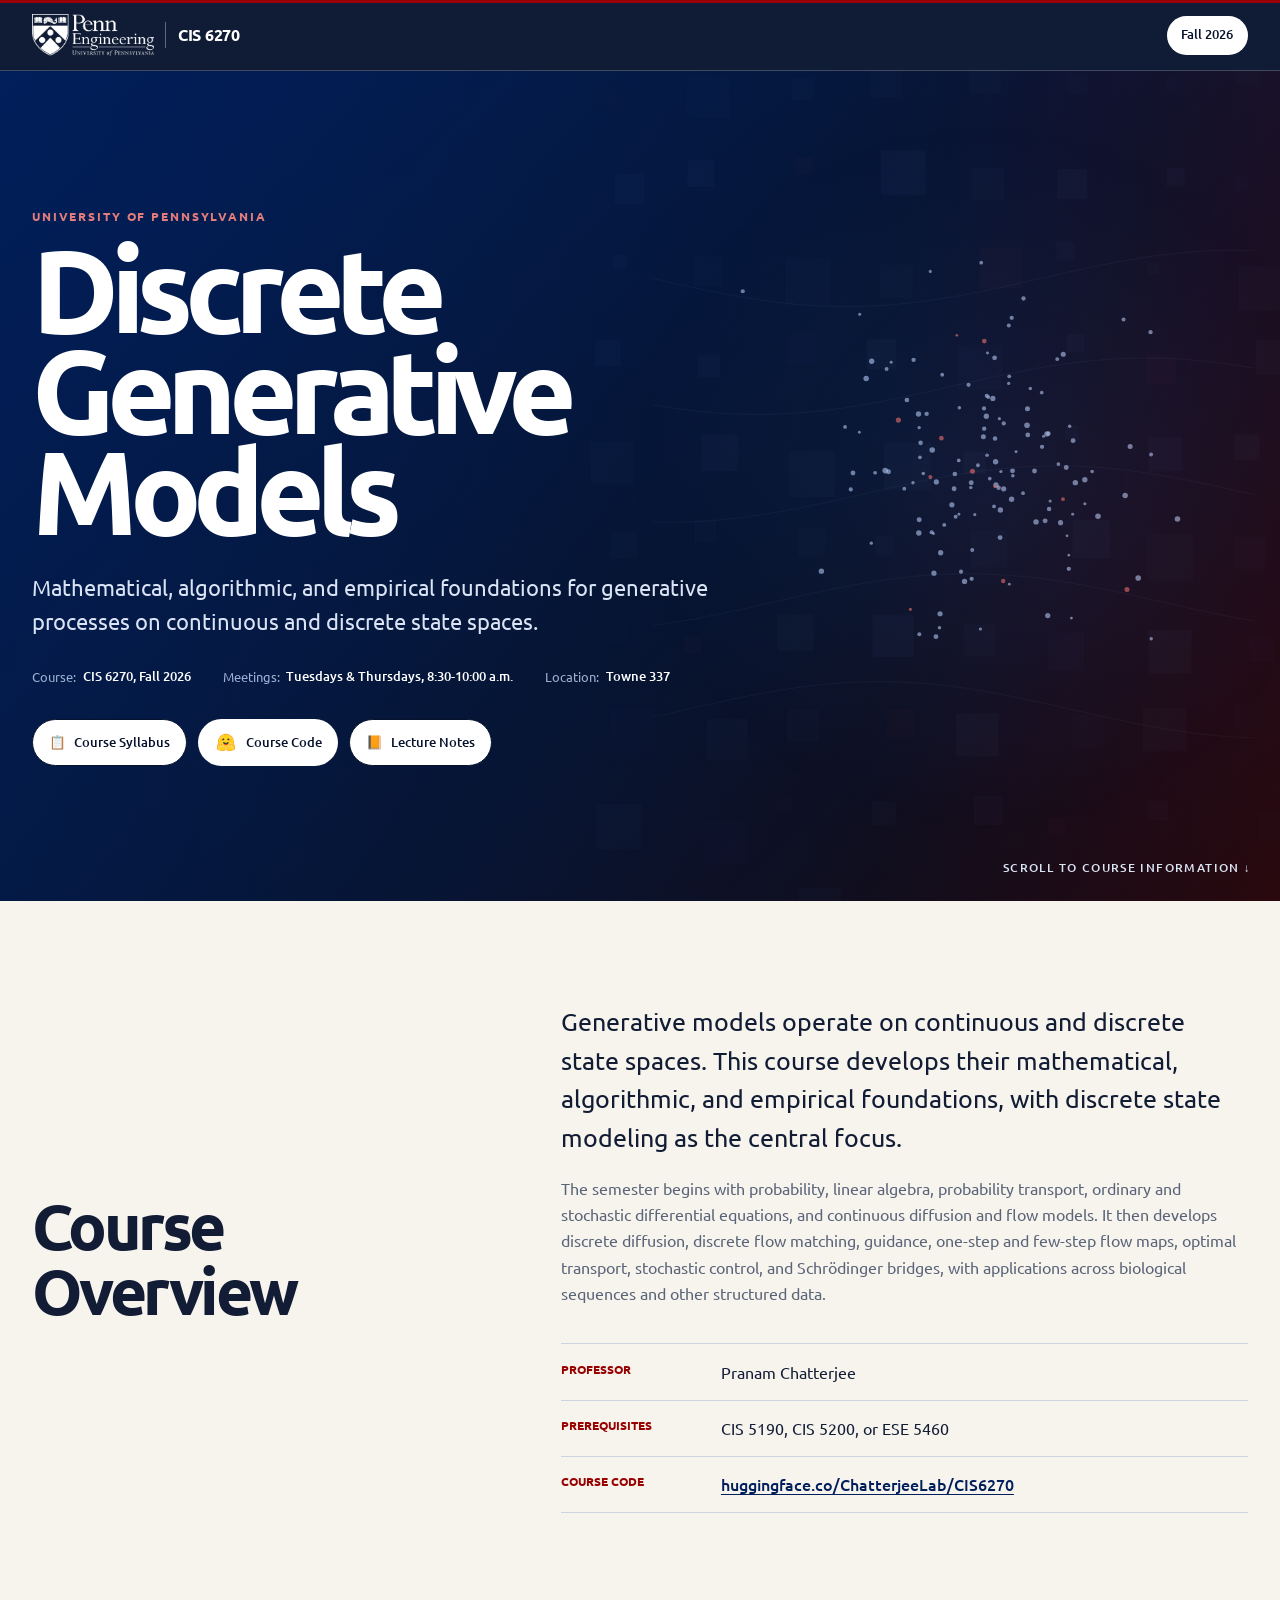
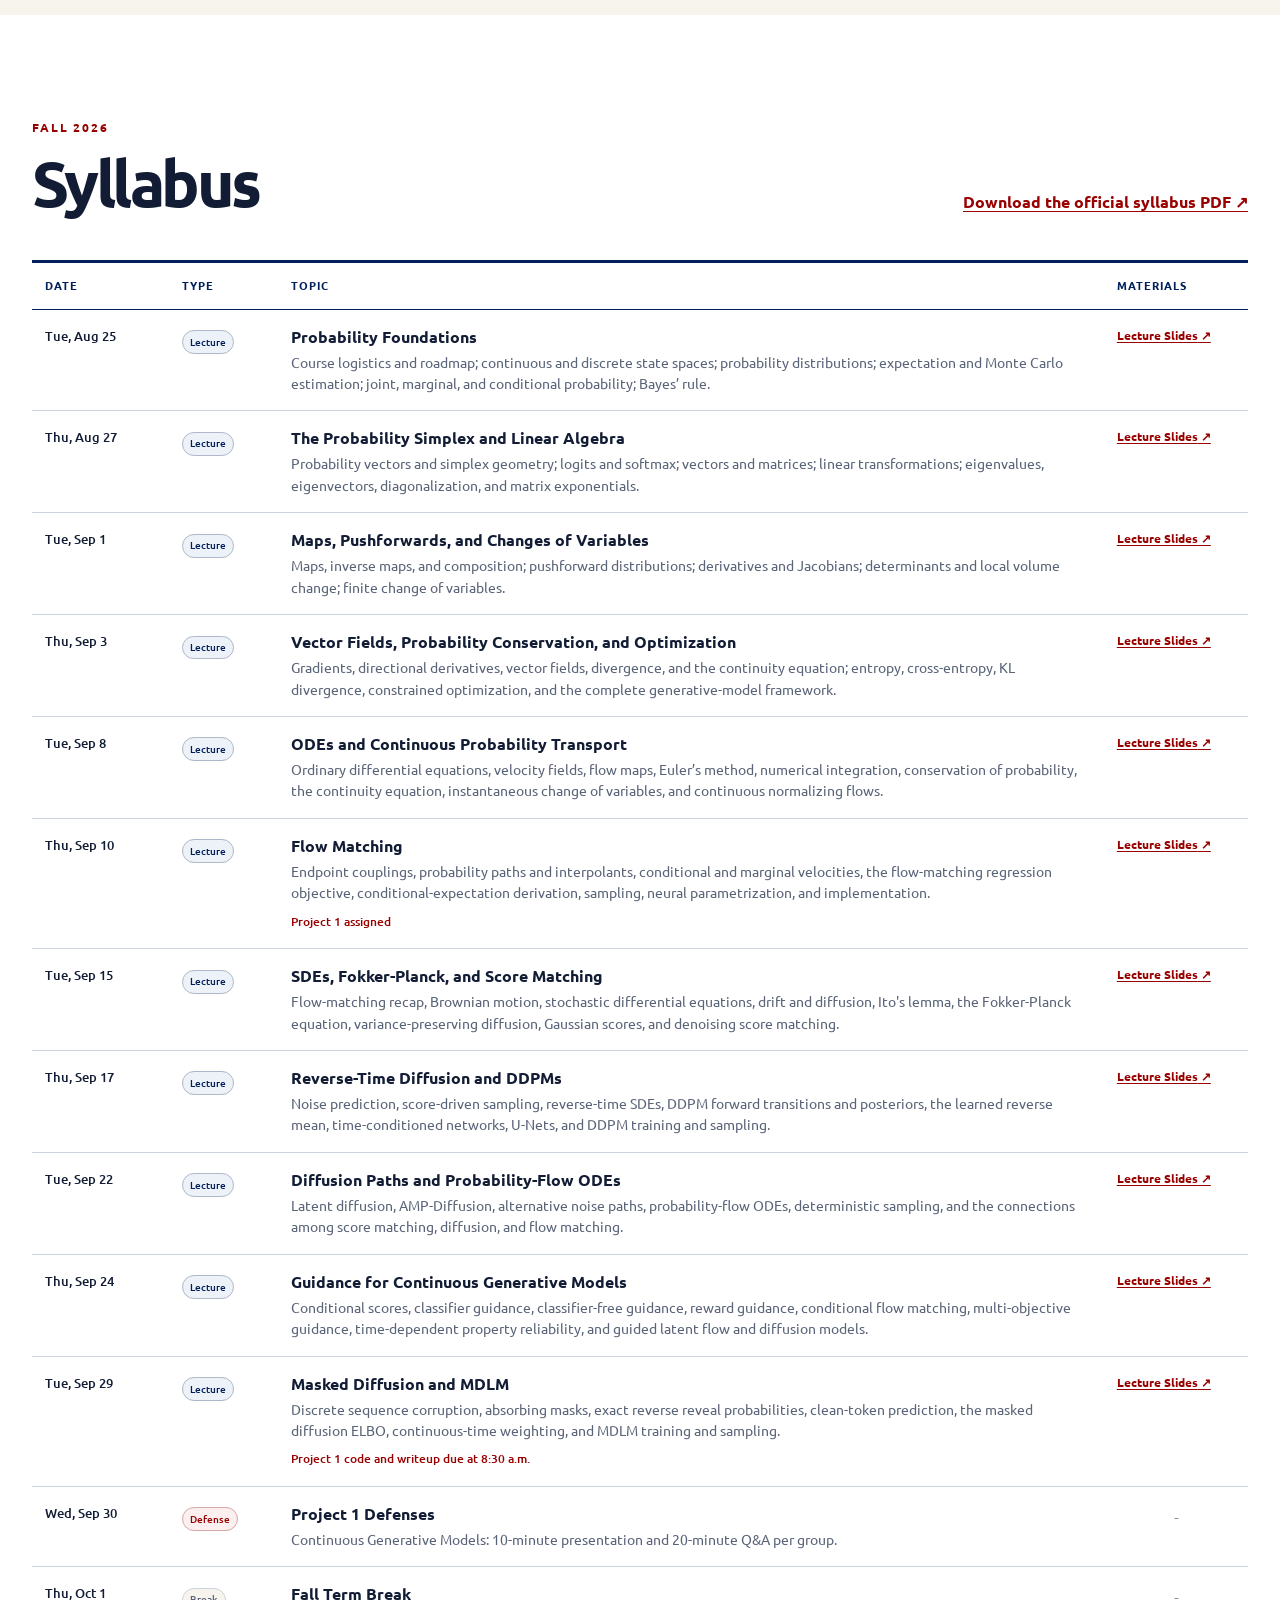
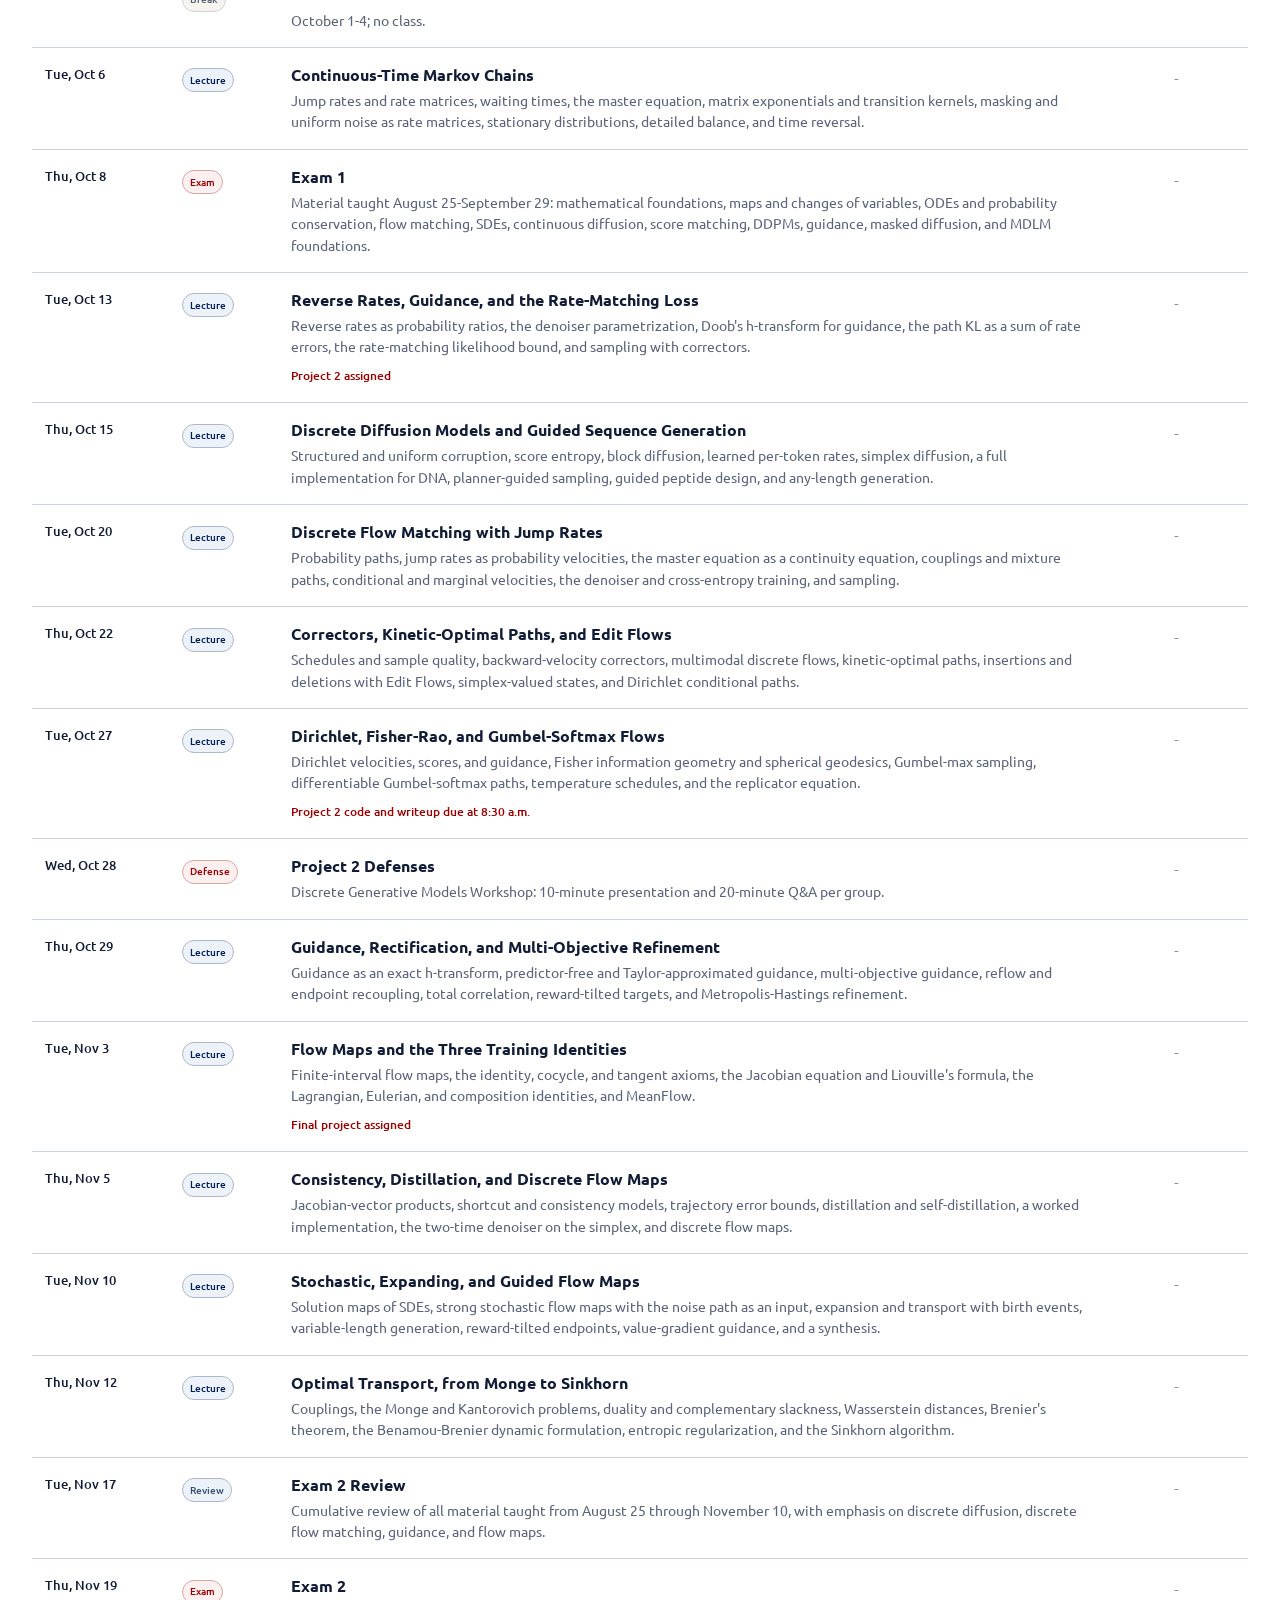
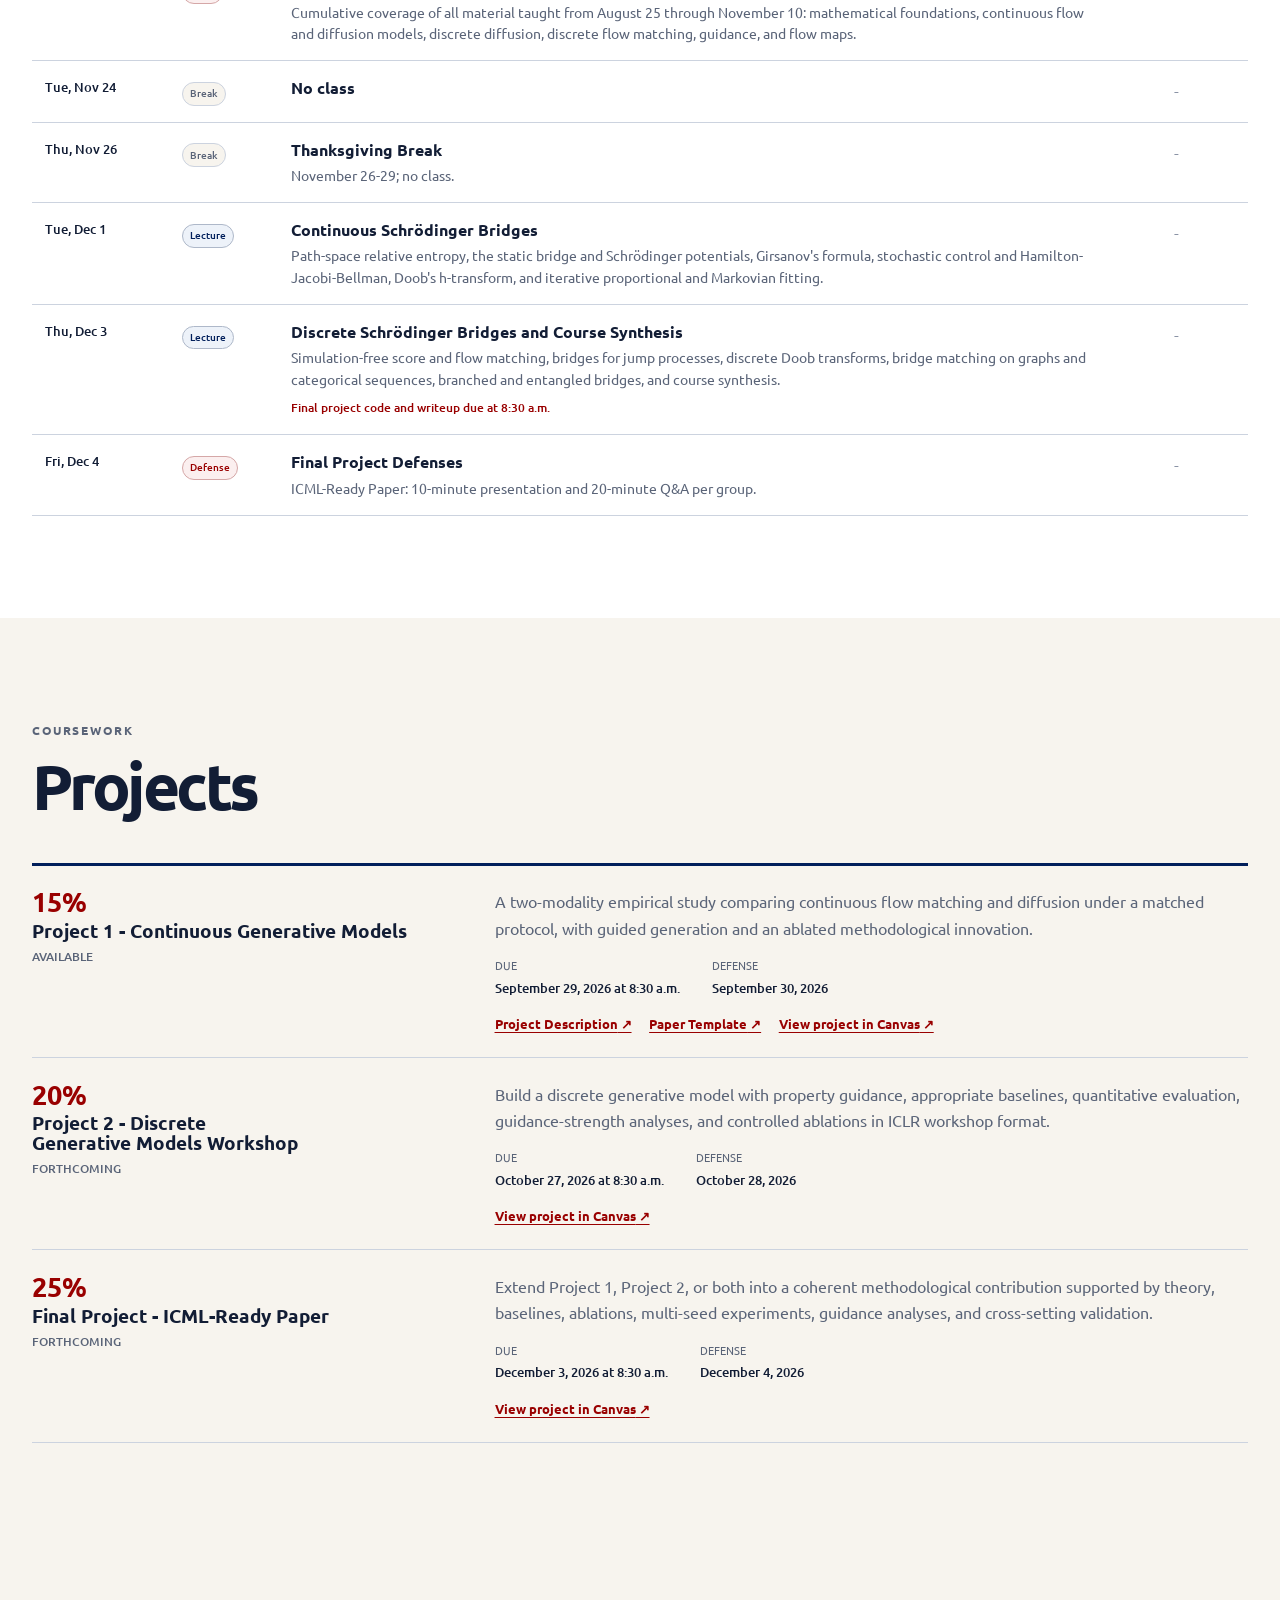
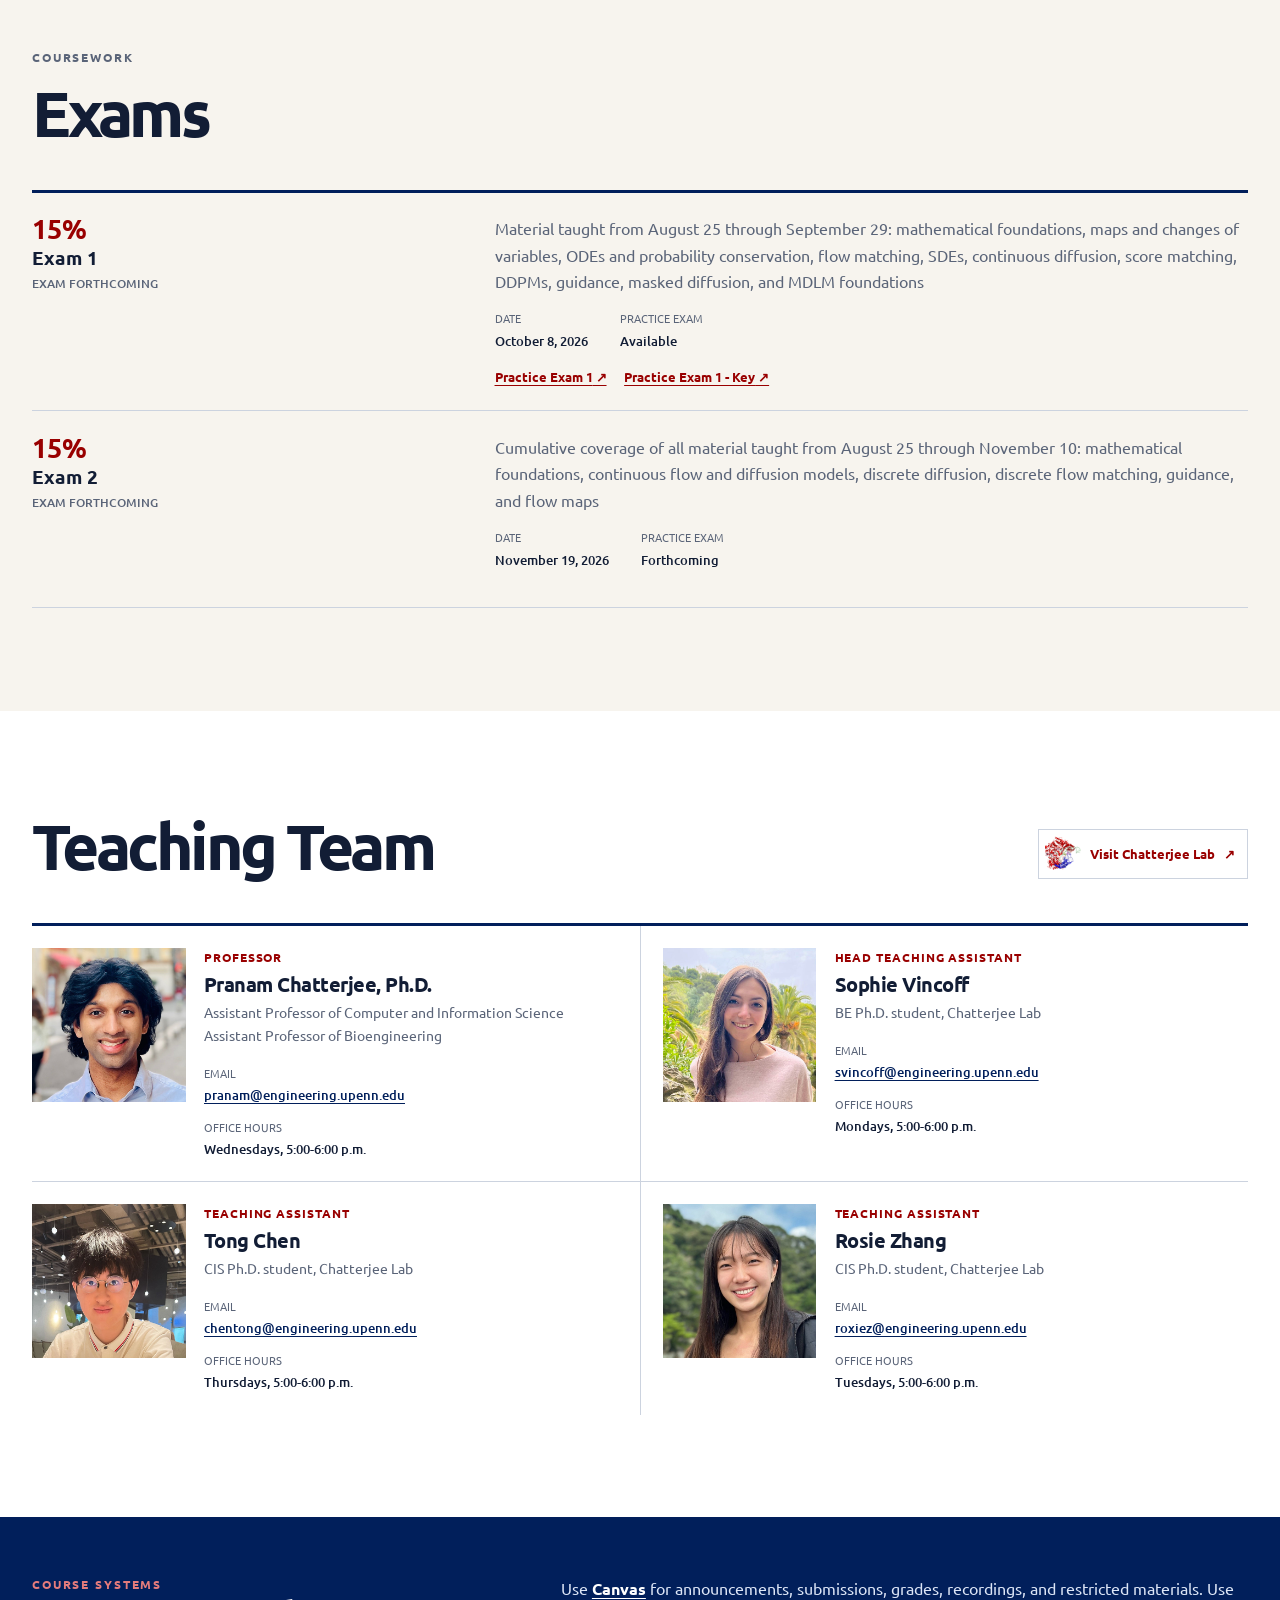
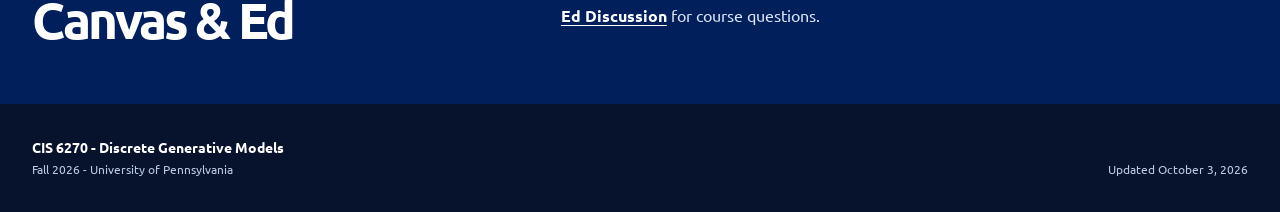
==== commit 41ab3de3: "Update syllabus and lecture notes PDFs" ====
--- a/index.html
+++ b/index.html
@@ -26,7 +26,7 @@
   <link rel="preconnect" href="https://fonts.gstatic.com" crossorigin>
   <link href="https://fonts.googleapis.com/css2?family=Ubuntu:wght@400;500;700&amp;display=swap" rel="stylesheet">
   <link rel="stylesheet" href="assets/css/styles.css?v=20261003-1">
-  <script src="assets/js/course-data.js?v=20261003-2" defer></script>
+  <script src="assets/js/course-data.js?v=20261003-3" defer></script>
   <script src="assets/js/site.js?v=20260926-1" defer></script>
 </head>
 <body data-page="fall-2026">
@@ -58,13 +58,13 @@
           <div><dt>Location</dt><dd>Towne 337</dd></div>
         </dl>
         <div class="hero-actions">
-          <a class="button button-light hero-icon-button" href="assets/docs/cis6270-syllabus-fall-2026.pdf" target="_blank" rel="noopener noreferrer"><span aria-hidden="true">📋</span><span>Course Syllabus</span><span class="sr-only"> (opens in a new tab)</span></a>
+          <a class="button button-light hero-icon-button" href="assets/docs/cis6270-syllabus-fall-2026.pdf?v=20261003" target="_blank" rel="noopener noreferrer"><span aria-hidden="true">📋</span><span>Course Syllabus</span><span class="sr-only"> (opens in a new tab)</span></a>
           <a class="hf-button" href="https://huggingface.co/ChatterjeeLab/CIS6270" target="_blank" rel="noopener noreferrer">
             <img class="hf-logo" src="assets/hugging-face-logo.svg" alt="" aria-hidden="true">
             <span>Course Code</span>
             <span class="sr-only"> on Hugging Face (opens in a new tab)</span>
           </a>
-          <a class="button button-light hero-icon-button" href="https://drive.google.com/file/d/1G8d53aHMp0uH9-EWT4xOr-DGGKCw29ZY/view?usp=sharing" target="_blank" rel="noopener noreferrer"><span aria-hidden="true">📙</span><span>Lecture Notes</span><span class="sr-only"> (opens in a new tab)</span></a>
+          <a class="button button-light hero-icon-button" href="https://drive.google.com/file/d/1--jjEi7WJYEH1mcFMKadUqn9jf9bOMny/view?usp=sharing" target="_blank" rel="noopener noreferrer"><span aria-hidden="true">📙</span><span>Lecture Notes</span><span class="sr-only"> (opens in a new tab)</span></a>
         </div>
       </div>
       <a class="scroll-cue" href="#overview">Scroll to course information <span aria-hidden="true">↓</span></a>
@@ -95,7 +95,7 @@
             <h2 id="syllabus-heading">Syllabus</h2>
           </div>
           <div class="syllabus-download">
-            <a class="text-link" href="assets/docs/cis6270-syllabus-fall-2026.pdf" target="_blank" rel="noopener noreferrer">Download the official syllabus PDF<span aria-hidden="true"> ↗</span><span class="sr-only"> (opens in a new tab)</span></a>
+            <a class="text-link" href="assets/docs/cis6270-syllabus-fall-2026.pdf?v=20261003" target="_blank" rel="noopener noreferrer">Download the official syllabus PDF<span aria-hidden="true"> ↗</span><span class="sr-only"> (opens in a new tab)</span></a>
           </div>
         </div>
 
@@ -153,7 +153,7 @@
   <footer class="site-footer">
     <div class="container footer-inner">
       <p><strong>CIS 6270 - Discrete Generative Models</strong><br>Fall 2026 - University of Pennsylvania</p>
-      <p>Updated October 2, 2026</p>
+      <p>Updated October 3, 2026</p>
     </div>
   </footer>
 </body>
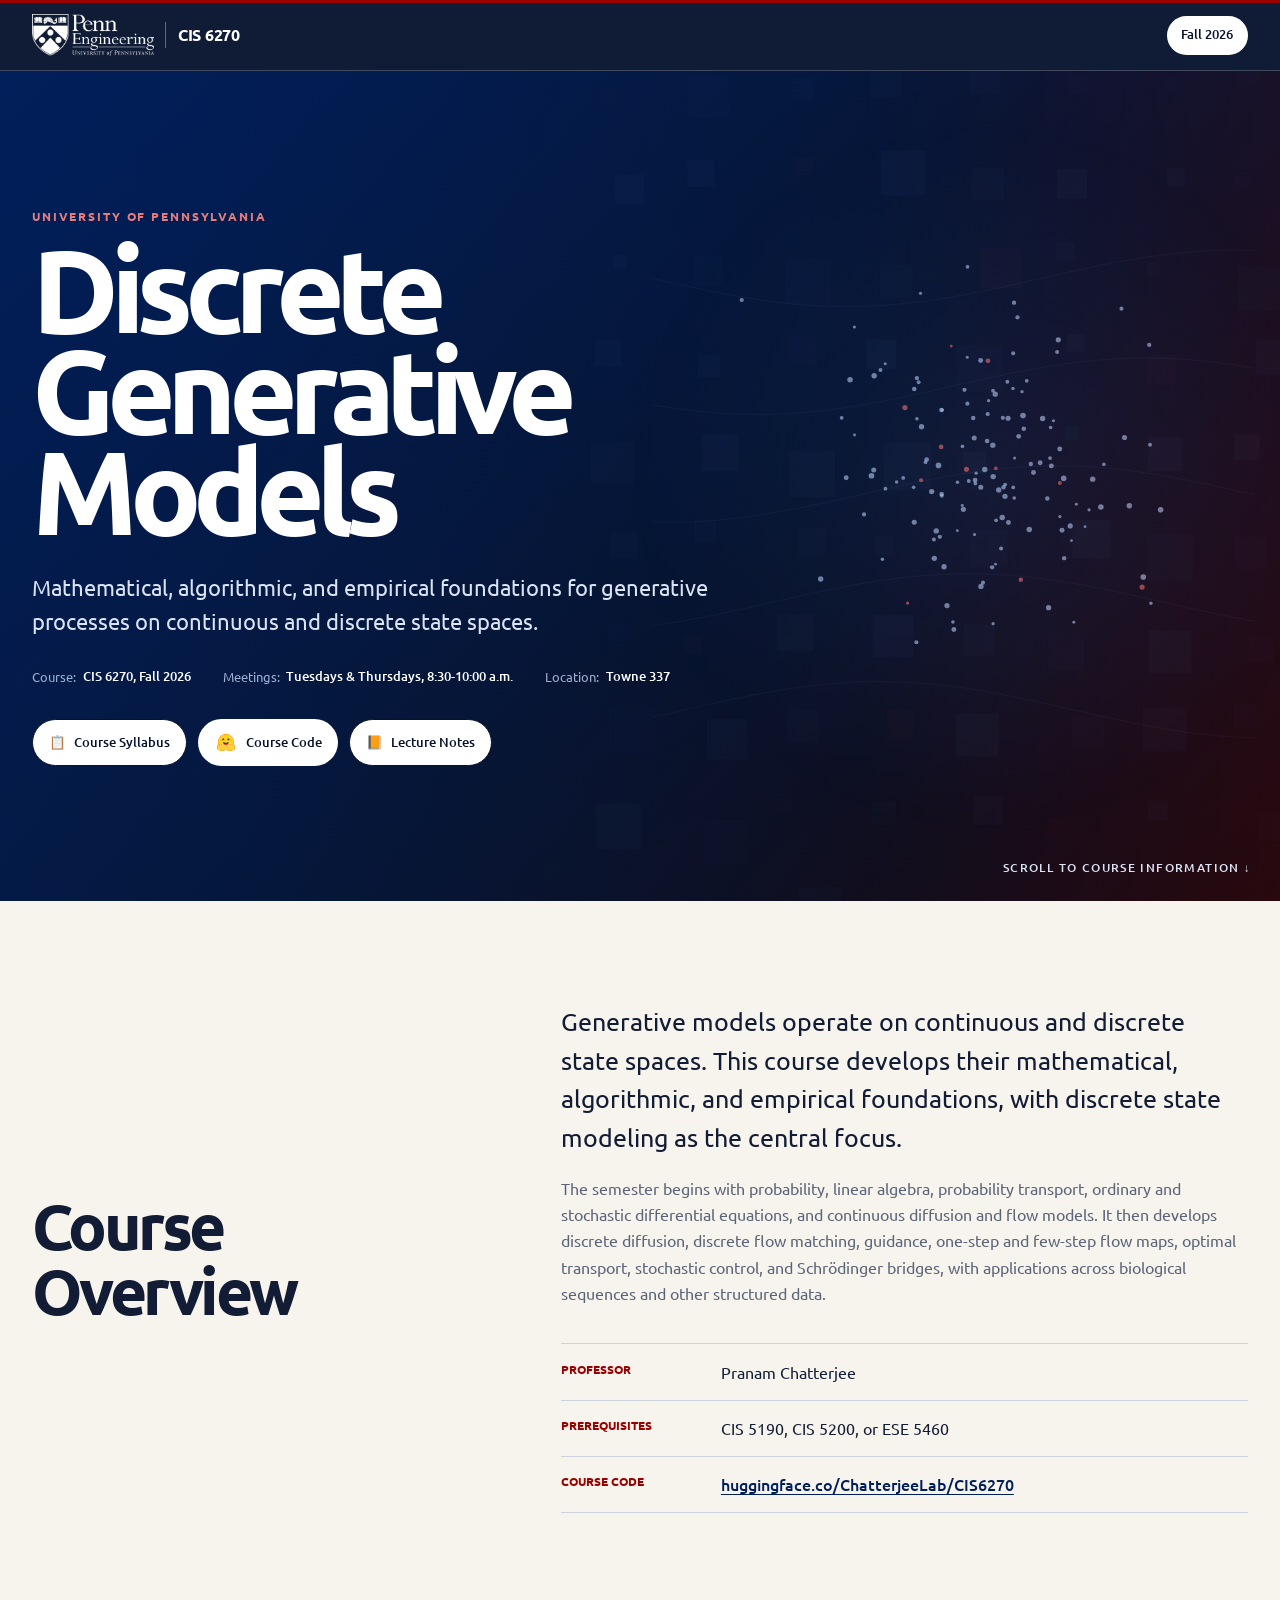
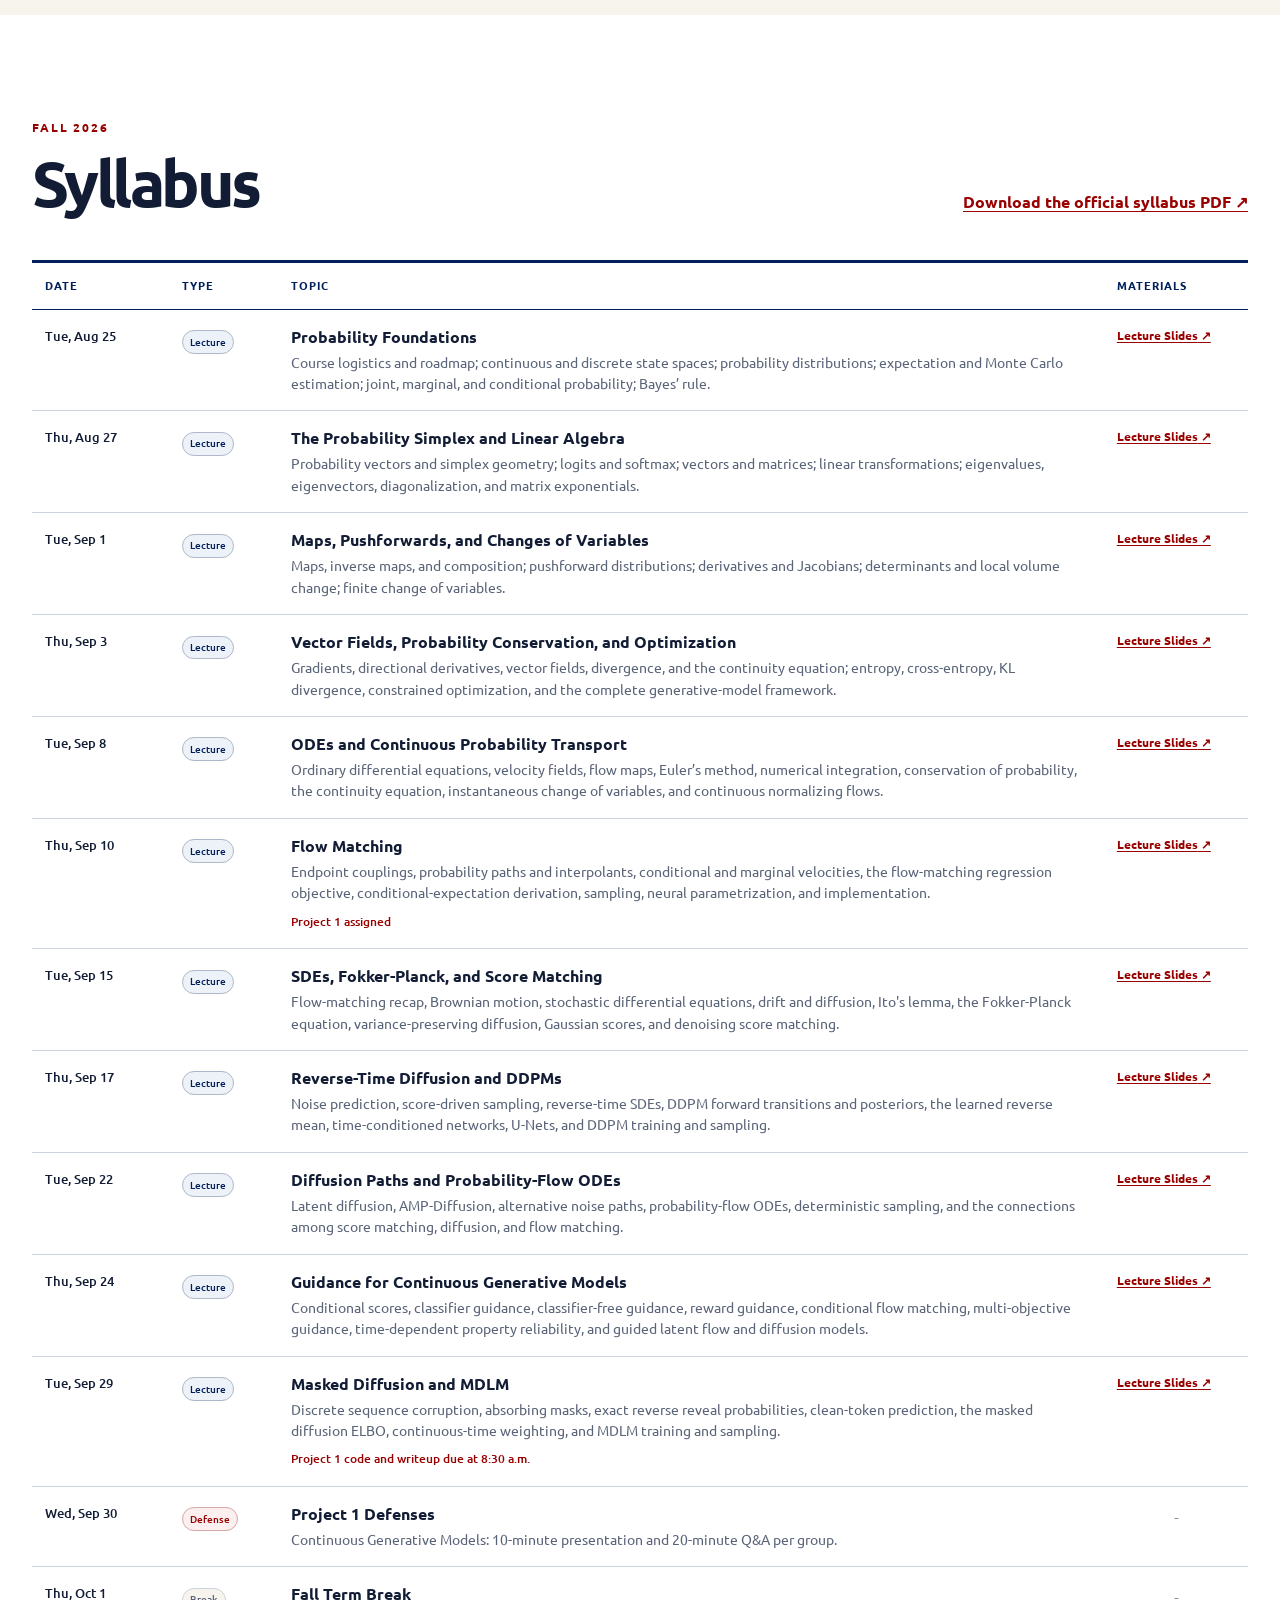
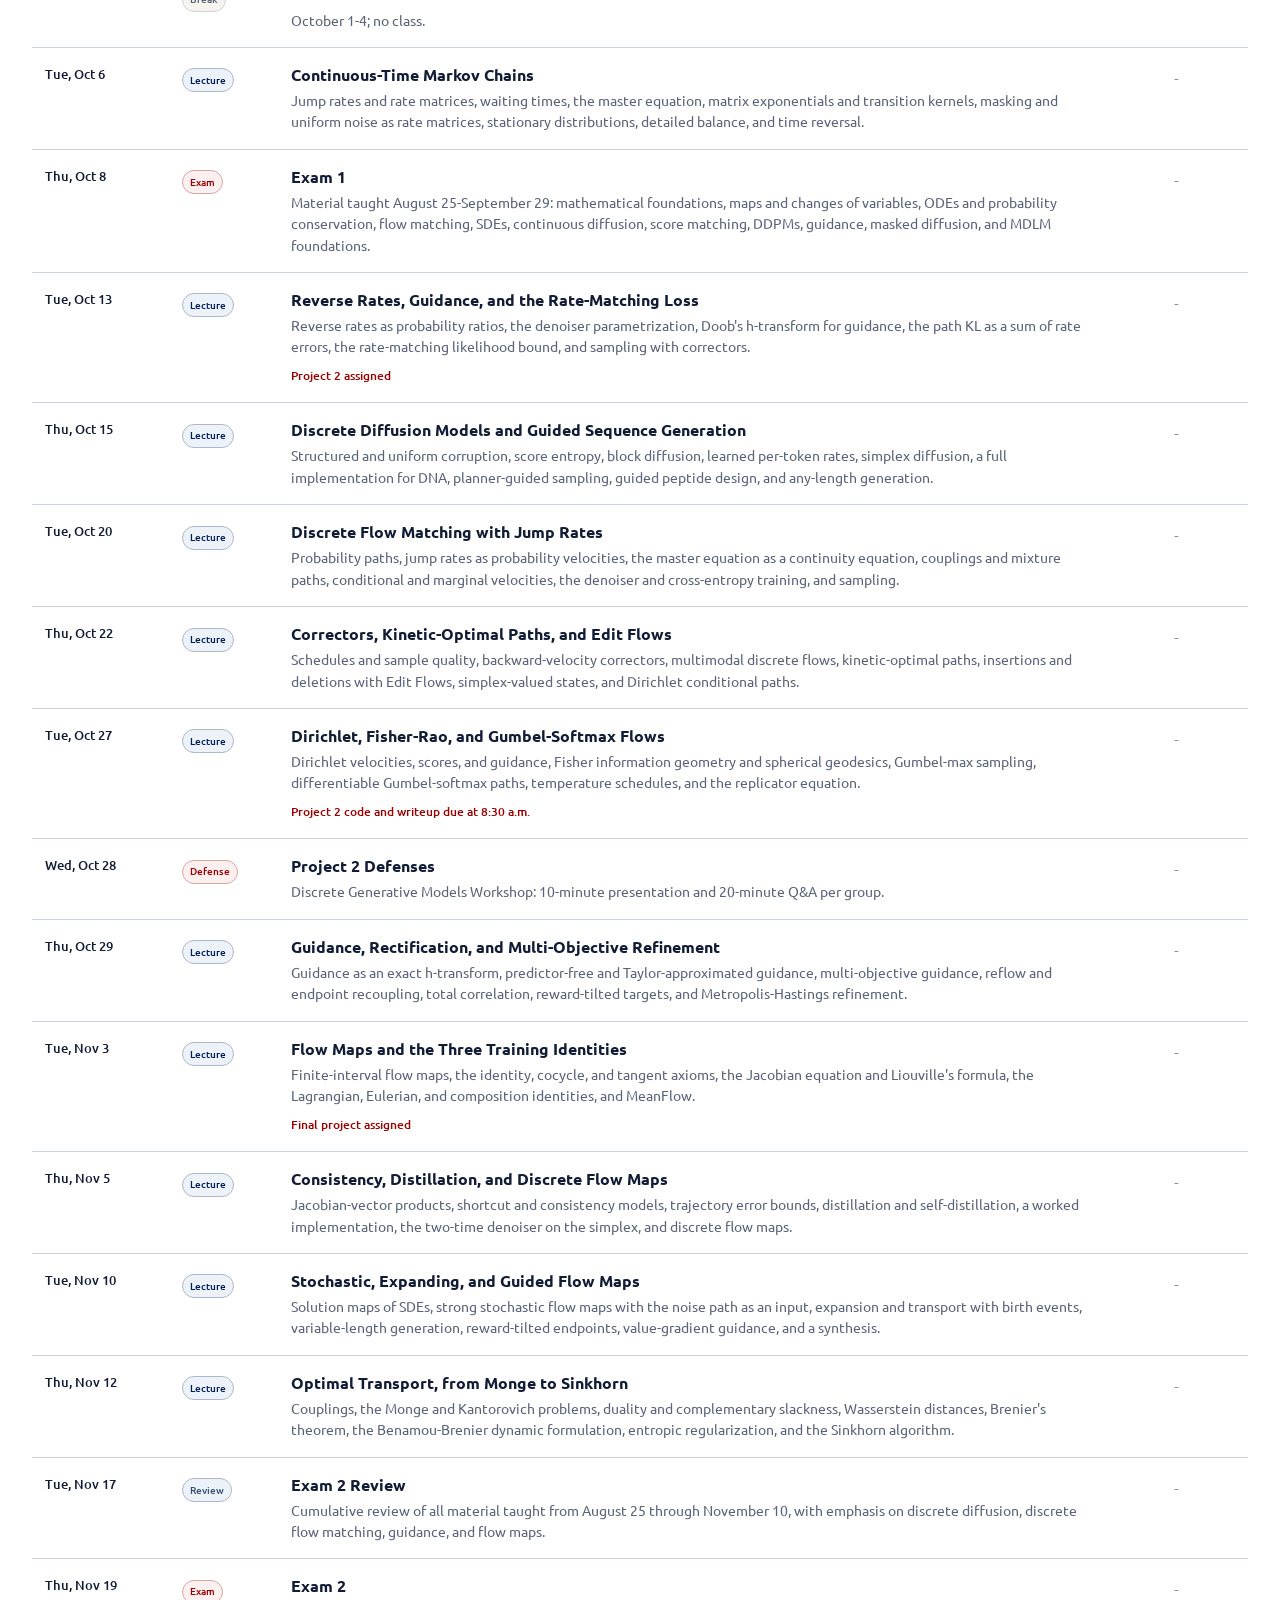
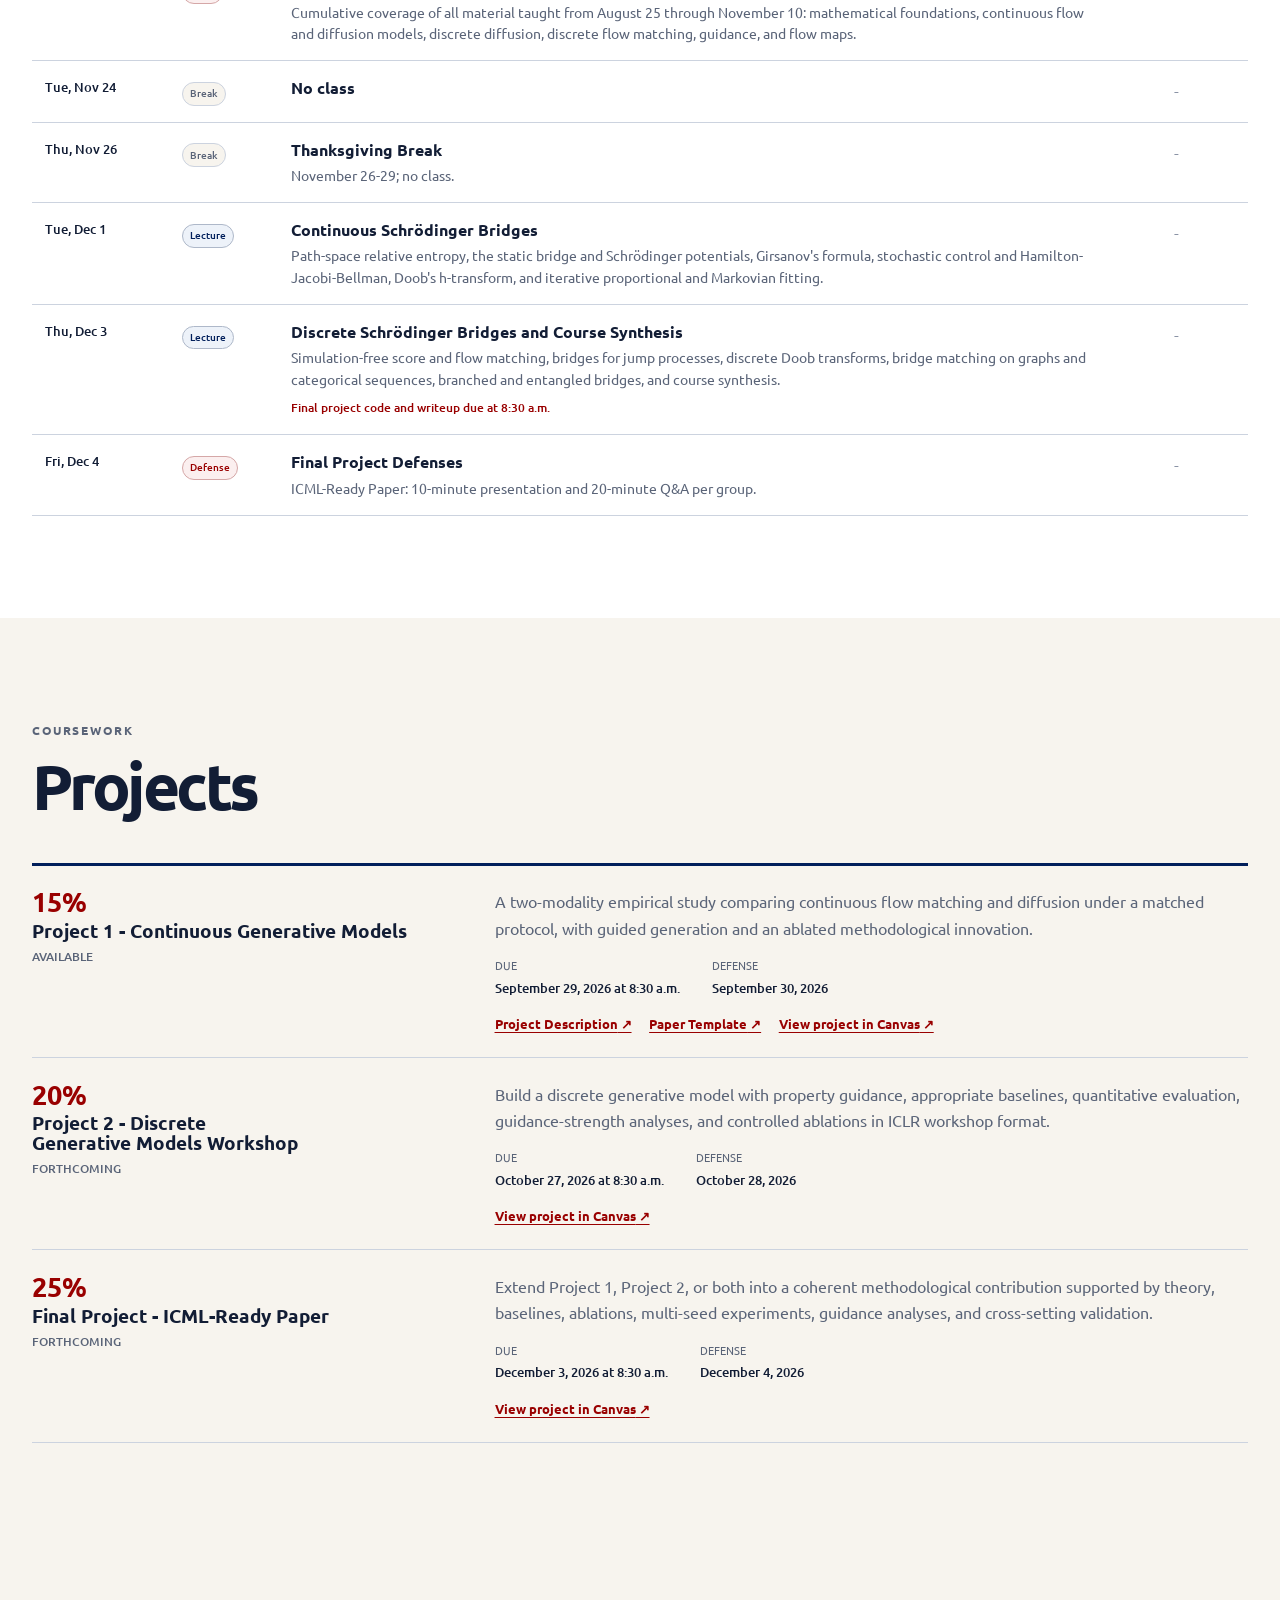
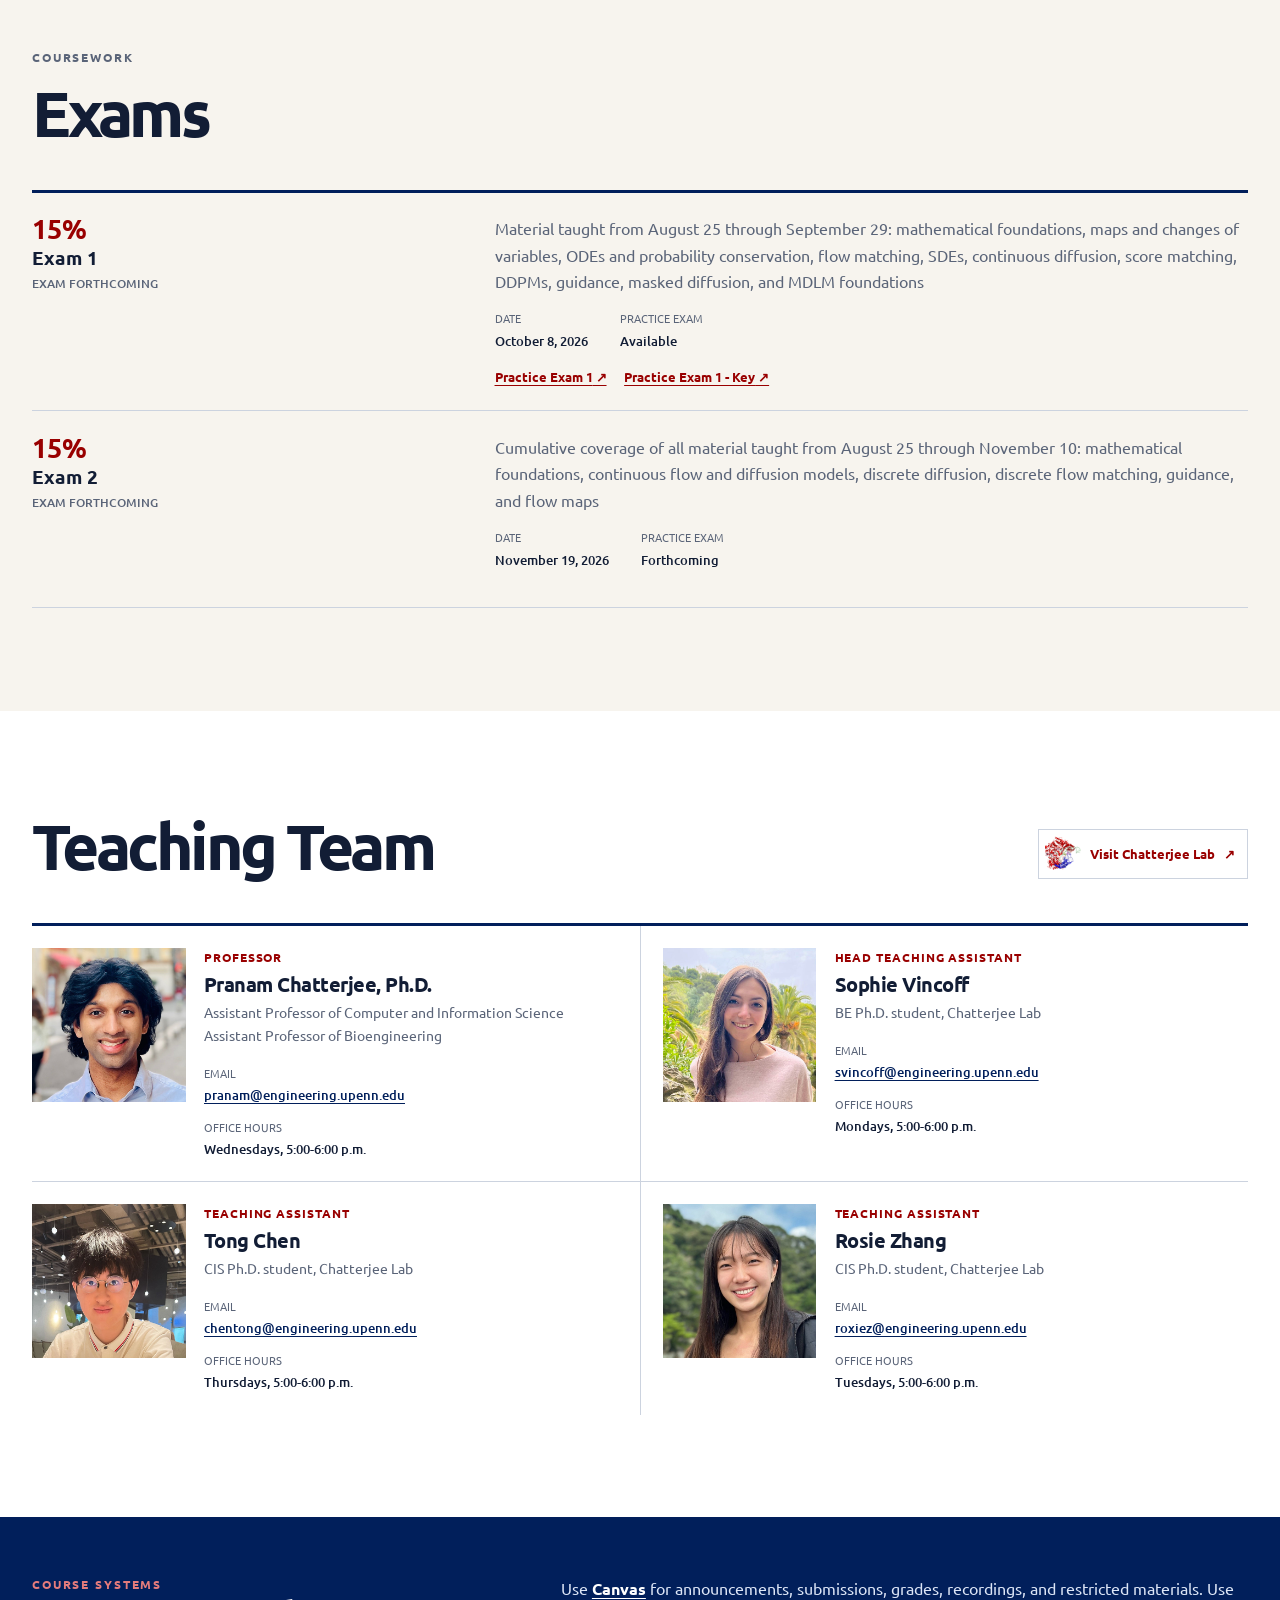
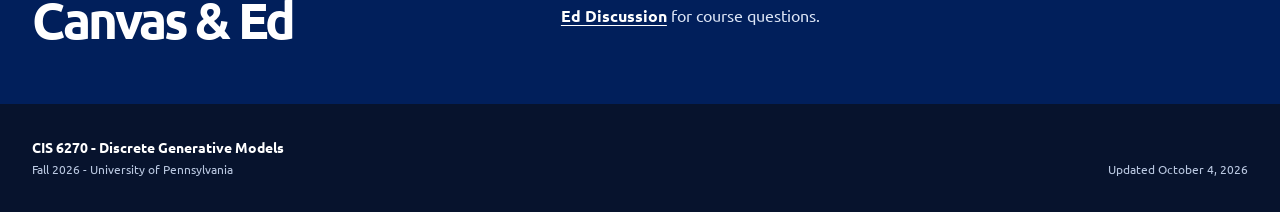
==== commit 493e481d: "Update course PDFs" ====
--- a/index.html
+++ b/index.html
@@ -26,7 +26,7 @@
   <link rel="preconnect" href="https://fonts.gstatic.com" crossorigin>
   <link href="https://fonts.googleapis.com/css2?family=Ubuntu:wght@400;500;700&amp;display=swap" rel="stylesheet">
   <link rel="stylesheet" href="assets/css/styles.css?v=20261003-1">
-  <script src="assets/js/course-data.js?v=20261003-3" defer></script>
+  <script src="assets/js/course-data.js?v=20261004-1" defer></script>
   <script src="assets/js/site.js?v=20260926-1" defer></script>
 </head>
 <body data-page="fall-2026">
@@ -58,13 +58,13 @@
           <div><dt>Location</dt><dd>Towne 337</dd></div>
         </dl>
         <div class="hero-actions">
-          <a class="button button-light hero-icon-button" href="assets/docs/cis6270-syllabus-fall-2026.pdf?v=20261003" target="_blank" rel="noopener noreferrer"><span aria-hidden="true">📋</span><span>Course Syllabus</span><span class="sr-only"> (opens in a new tab)</span></a>
+          <a class="button button-light hero-icon-button" href="assets/docs/cis6270-syllabus-fall-2026.pdf?v=20261004" target="_blank" rel="noopener noreferrer"><span aria-hidden="true">📋</span><span>Course Syllabus</span><span class="sr-only"> (opens in a new tab)</span></a>
           <a class="hf-button" href="https://huggingface.co/ChatterjeeLab/CIS6270" target="_blank" rel="noopener noreferrer">
             <img class="hf-logo" src="assets/hugging-face-logo.svg" alt="" aria-hidden="true">
             <span>Course Code</span>
             <span class="sr-only"> on Hugging Face (opens in a new tab)</span>
           </a>
-          <a class="button button-light hero-icon-button" href="https://drive.google.com/file/d/1--jjEi7WJYEH1mcFMKadUqn9jf9bOMny/view?usp=sharing" target="_blank" rel="noopener noreferrer"><span aria-hidden="true">📙</span><span>Lecture Notes</span><span class="sr-only"> (opens in a new tab)</span></a>
+          <a class="button button-light hero-icon-button" href="https://drive.google.com/file/d/1uQyRMlHZRlPBj9V4g5IV3xFfQvWfU6b8/view?usp=drive_link" target="_blank" rel="noopener noreferrer"><span aria-hidden="true">📙</span><span>Lecture Notes</span><span class="sr-only"> (opens in a new tab)</span></a>
         </div>
       </div>
       <a class="scroll-cue" href="#overview">Scroll to course information <span aria-hidden="true">↓</span></a>
@@ -95,7 +95,7 @@
             <h2 id="syllabus-heading">Syllabus</h2>
           </div>
           <div class="syllabus-download">
-            <a class="text-link" href="assets/docs/cis6270-syllabus-fall-2026.pdf?v=20261003" target="_blank" rel="noopener noreferrer">Download the official syllabus PDF<span aria-hidden="true"> ↗</span><span class="sr-only"> (opens in a new tab)</span></a>
+            <a class="text-link" href="assets/docs/cis6270-syllabus-fall-2026.pdf?v=20261004" target="_blank" rel="noopener noreferrer">Download the official syllabus PDF<span aria-hidden="true"> ↗</span><span class="sr-only"> (opens in a new tab)</span></a>
           </div>
         </div>
 
@@ -153,7 +153,7 @@
   <footer class="site-footer">
     <div class="container footer-inner">
       <p><strong>CIS 6270 - Discrete Generative Models</strong><br>Fall 2026 - University of Pennsylvania</p>
-      <p>Updated October 3, 2026</p>
+      <p>Updated October 4, 2026</p>
     </div>
   </footer>
 </body>
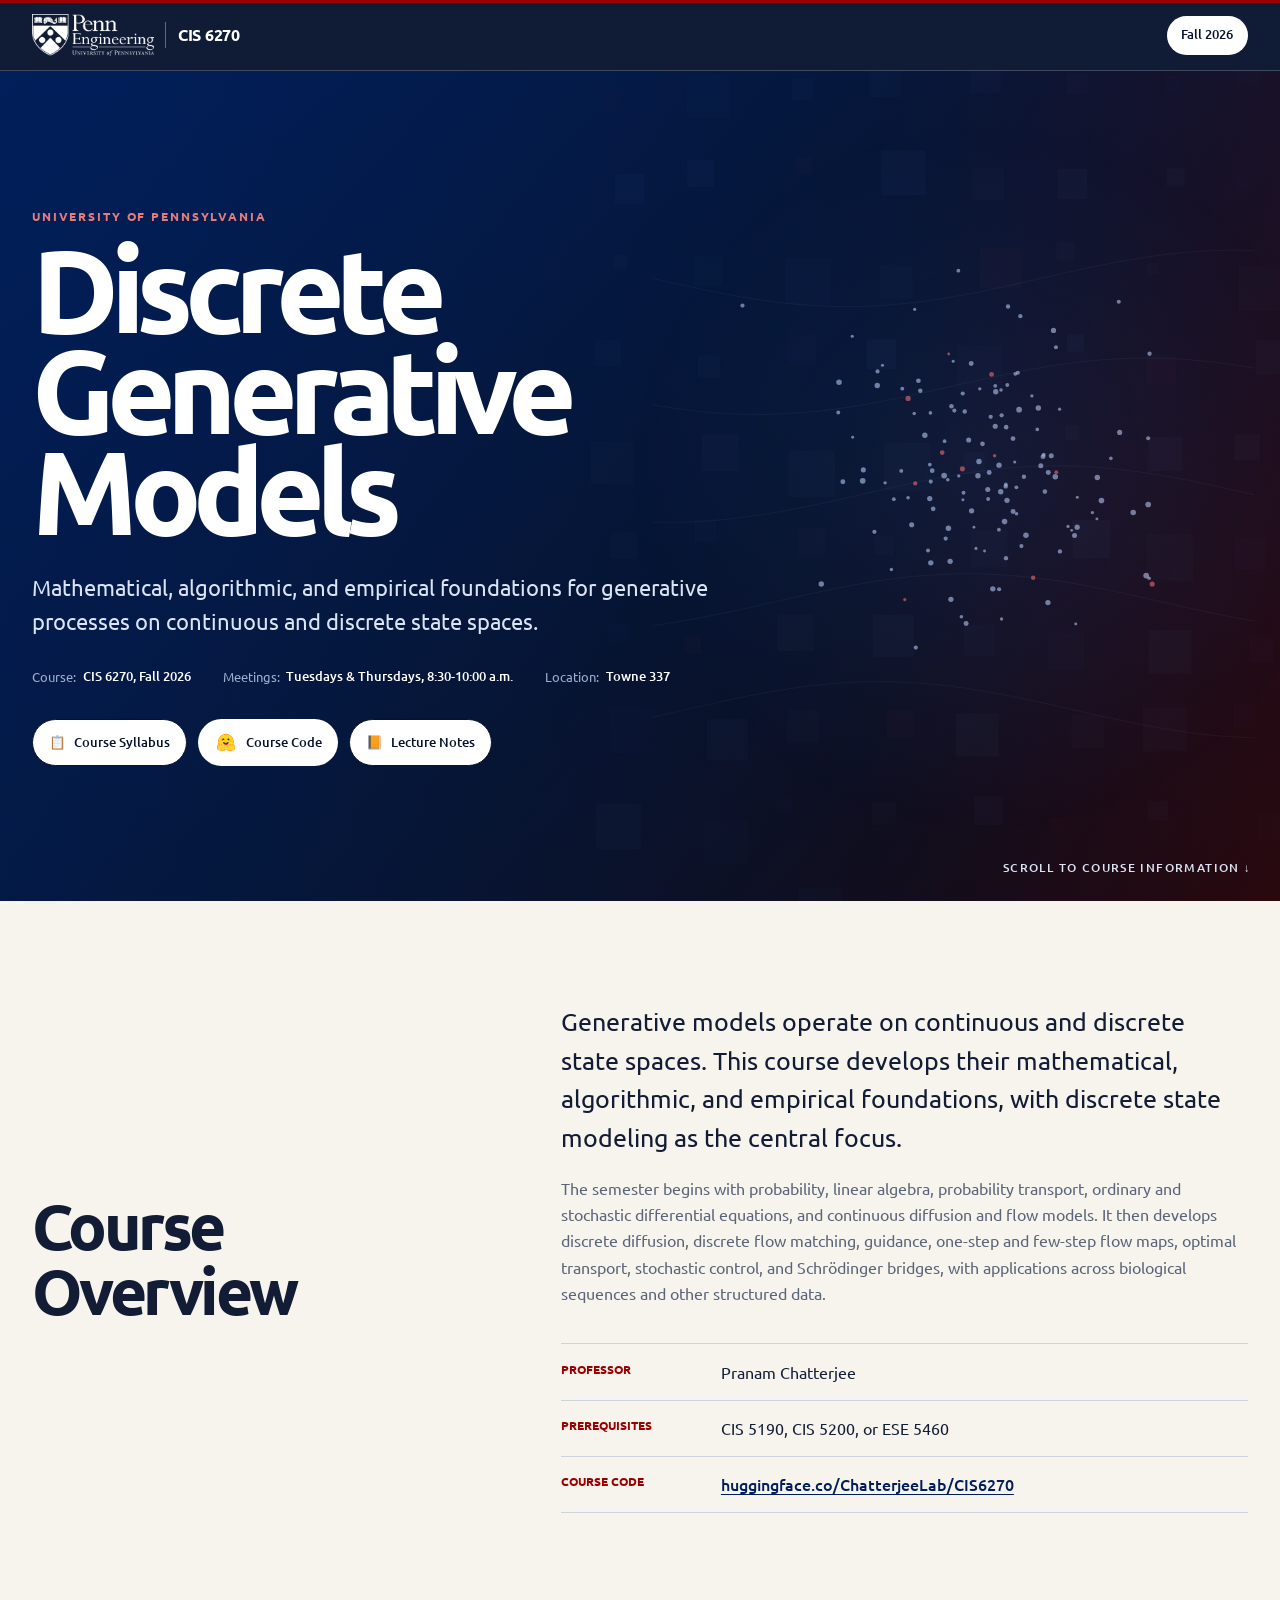
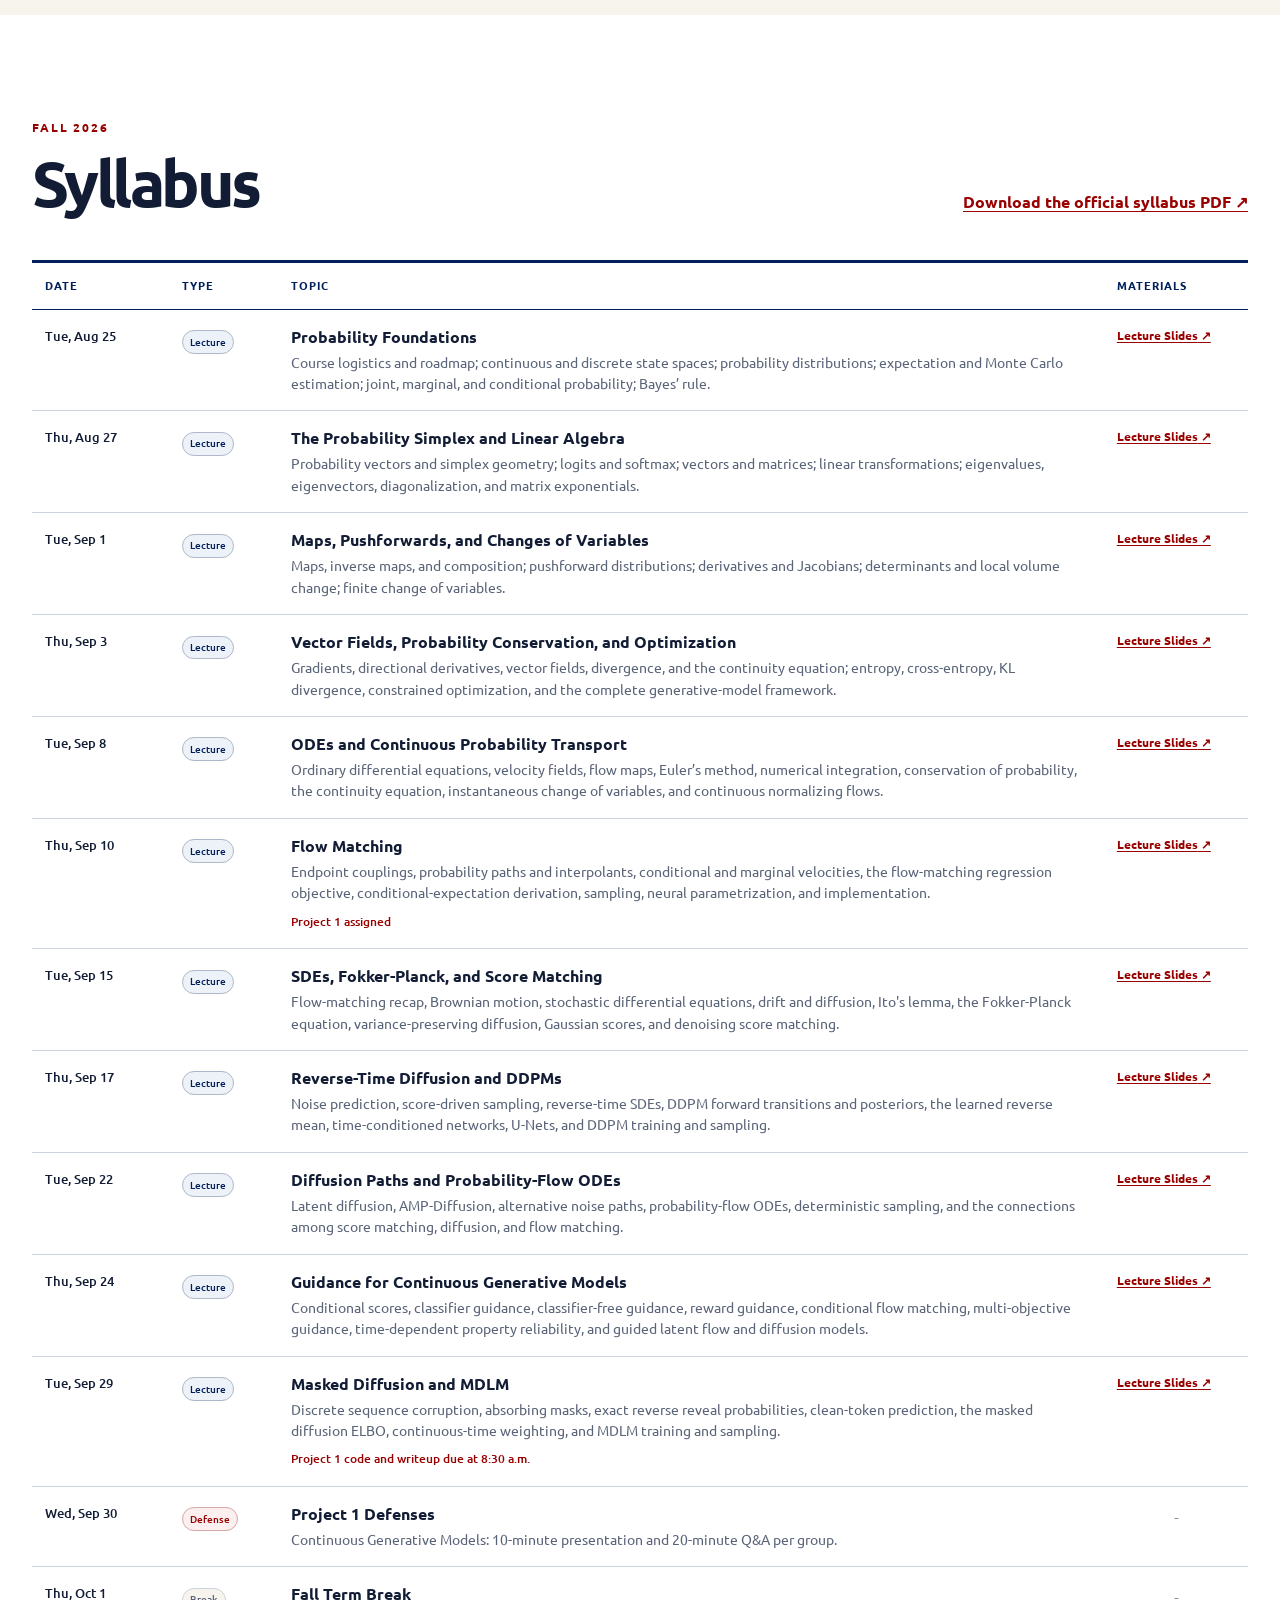
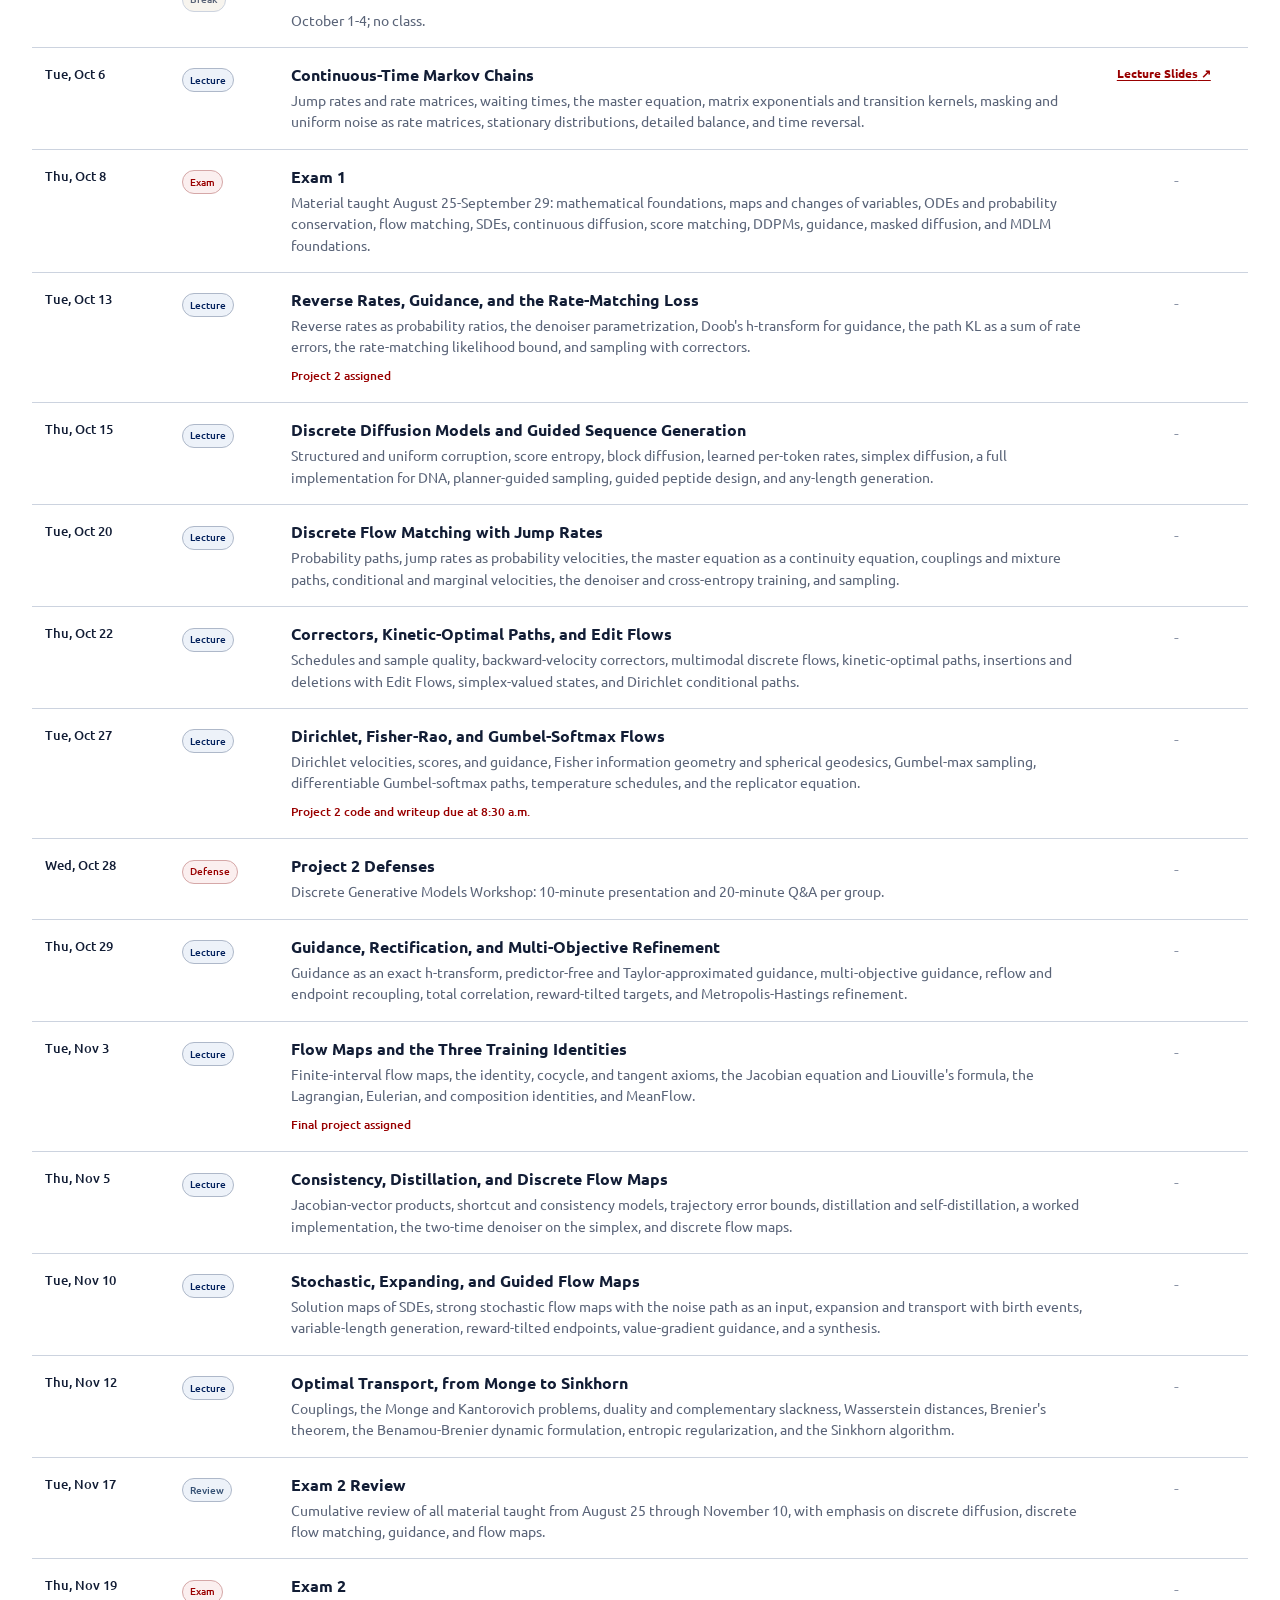
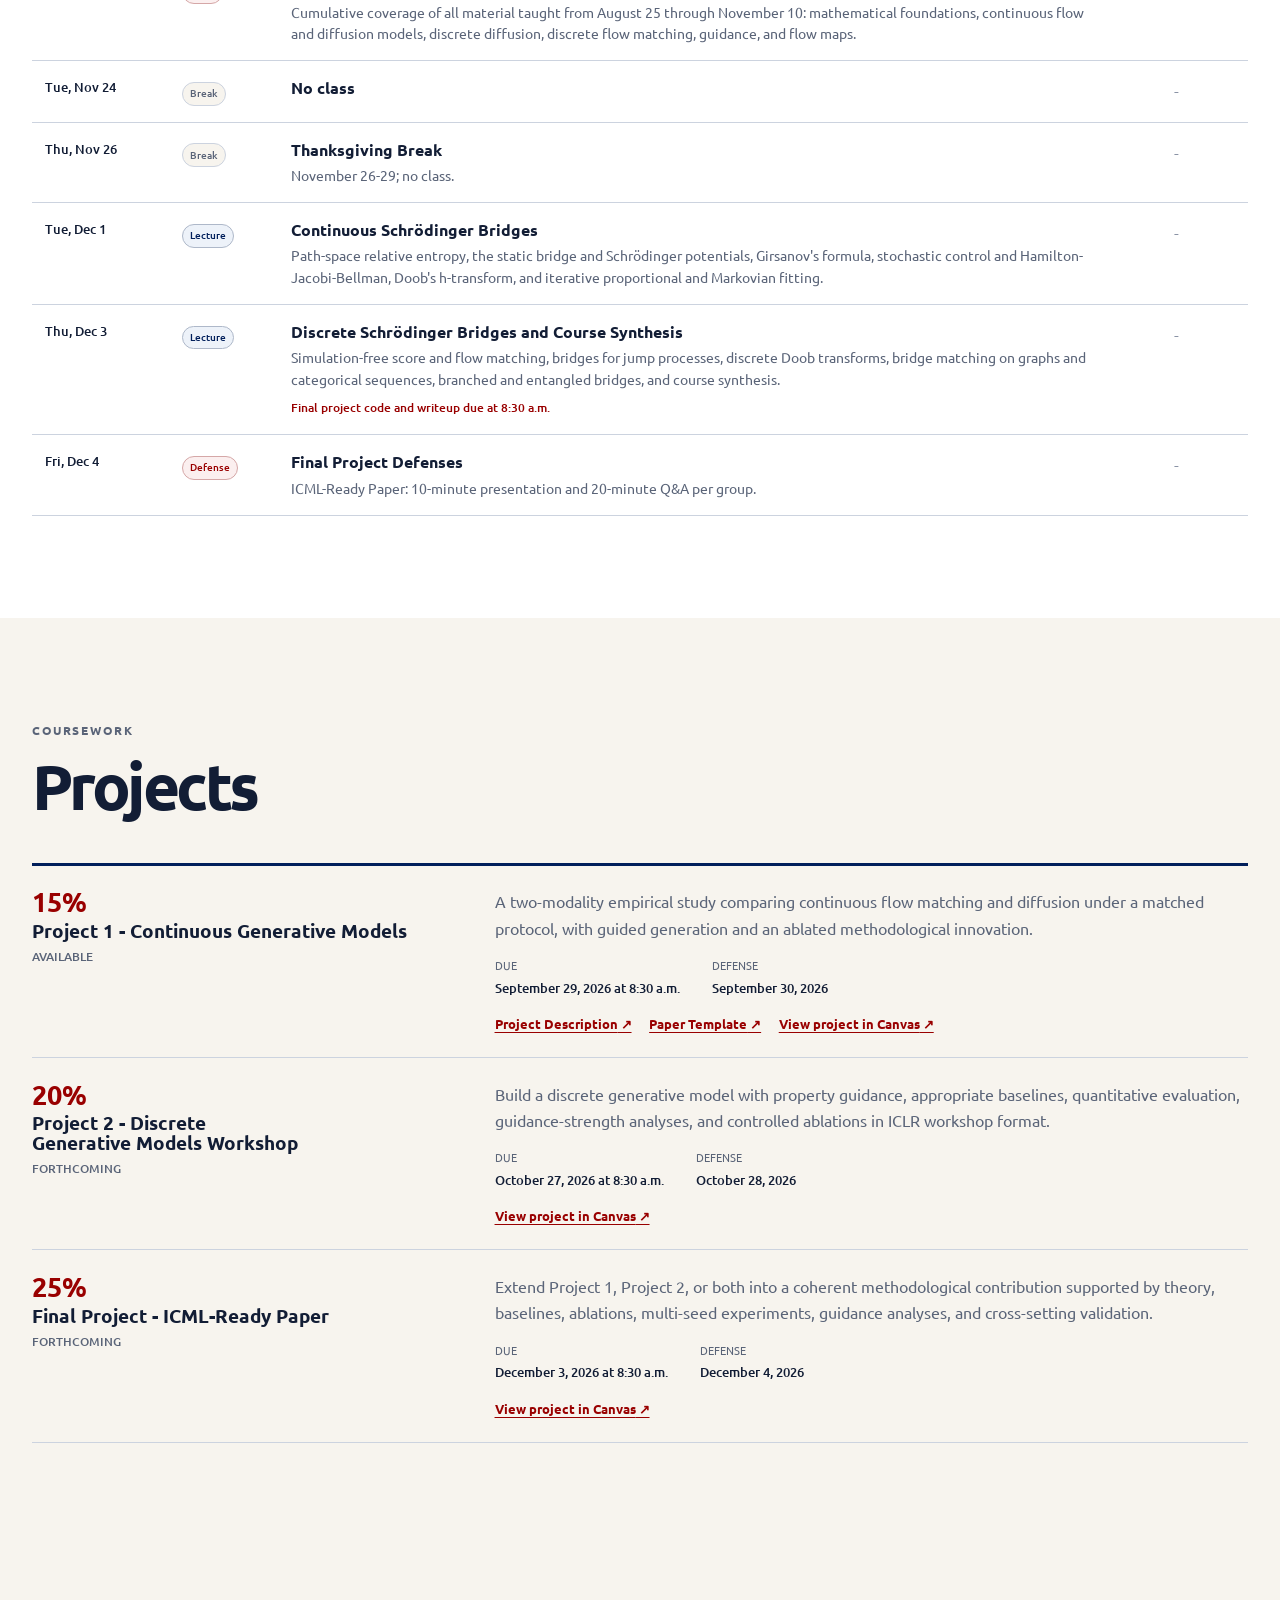
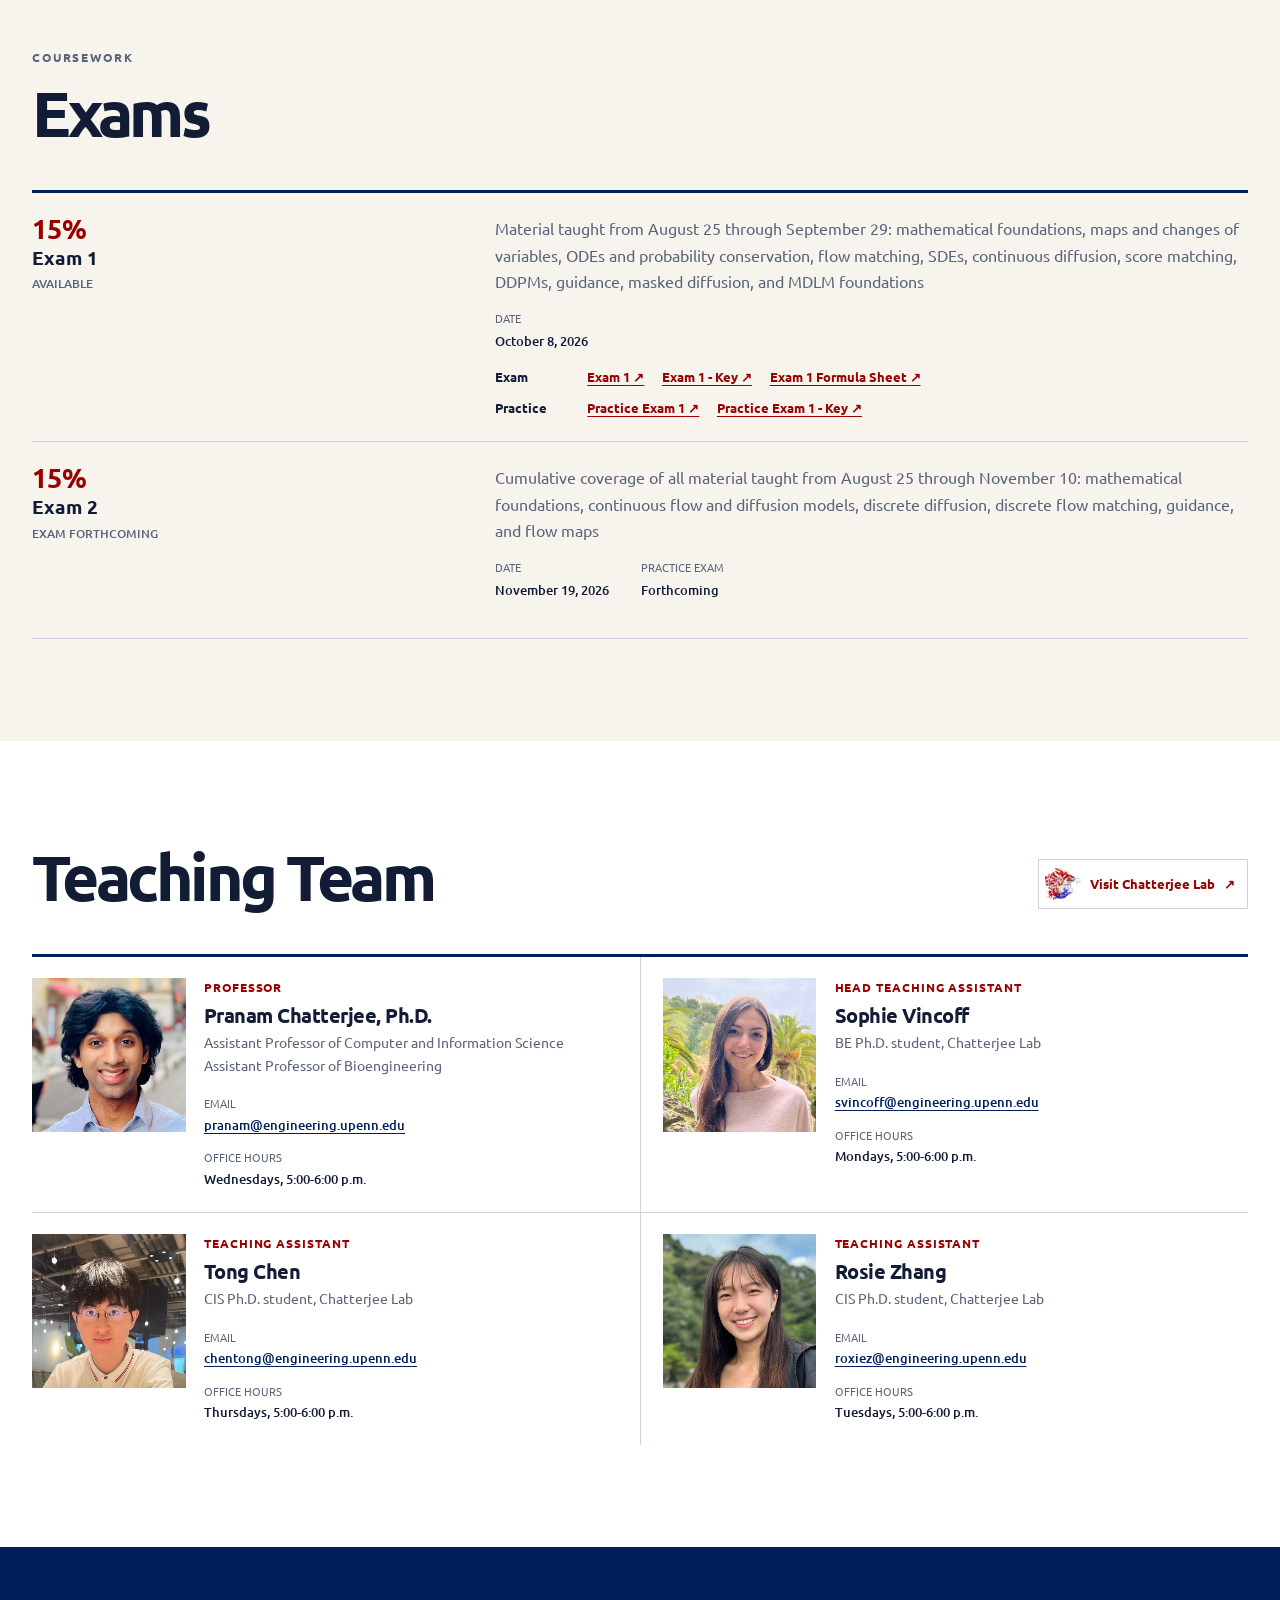
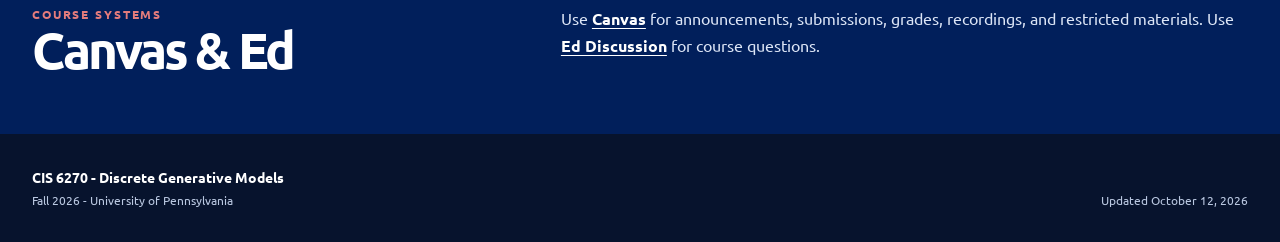
==== commit 5144eb23: "Add Exam 1 and its key." ====
--- a/index.html
+++ b/index.html
@@ -25,9 +25,9 @@
   <link rel="preconnect" href="https://fonts.googleapis.com">
   <link rel="preconnect" href="https://fonts.gstatic.com" crossorigin>
   <link href="https://fonts.googleapis.com/css2?family=Ubuntu:wght@400;500;700&amp;display=swap" rel="stylesheet">
-  <link rel="stylesheet" href="assets/css/styles.css?v=20261003-1">
-  <script src="assets/js/course-data.js?v=20261004-1" defer></script>
-  <script src="assets/js/site.js?v=20260926-1" defer></script>
+  <link rel="stylesheet" href="assets/css/styles.css?v=20261012-1">
+  <script src="assets/js/course-data.js?v=20261012-1" defer></script>
+  <script src="assets/js/site.js?v=20261012-2" defer></script>
 </head>
 <body data-page="fall-2026">
   <a class="skip-link" href="#main">Skip to main content</a>
@@ -153,7 +153,7 @@
   <footer class="site-footer">
     <div class="container footer-inner">
       <p><strong>CIS 6270 - Discrete Generative Models</strong><br>Fall 2026 - University of Pennsylvania</p>
-      <p>Updated October 4, 2026</p>
+      <p>Updated October 12, 2026</p>
     </div>
   </footer>
 </body>
--- a/assets/css/styles.css
+++ b/assets/css/styles.css
@@ -310,6 +310,10 @@
 .project-details dd { margin: 0.1rem 0 0; font-size: 0.84rem; font-weight: 500; }
 .project-details .text-link { color: var(--penn-red); font-size: 0.82rem; font-weight: 700; }
 .project-links { display: flex; flex-wrap: wrap; gap: 0.45rem 1.1rem; }
+.exam-link-groups { display: grid; gap: 0.55rem; }
+.exam-link-row { display: flex; align-items: baseline; flex-wrap: wrap; gap: 0.35rem 1rem; }
+.exam-link-label { flex: 0 0 4.8rem; color: var(--ink); font-size: 0.82rem; }
+.exam-link-row .project-links { flex: 1 1 12rem; }
 
 .staff-list { display: grid; border-top: 3px solid var(--penn-blue); grid-template-columns: repeat(2, minmax(0, 1fr)); }
 #staff .section-heading { grid-template-columns: minmax(0, 1fr) auto; }
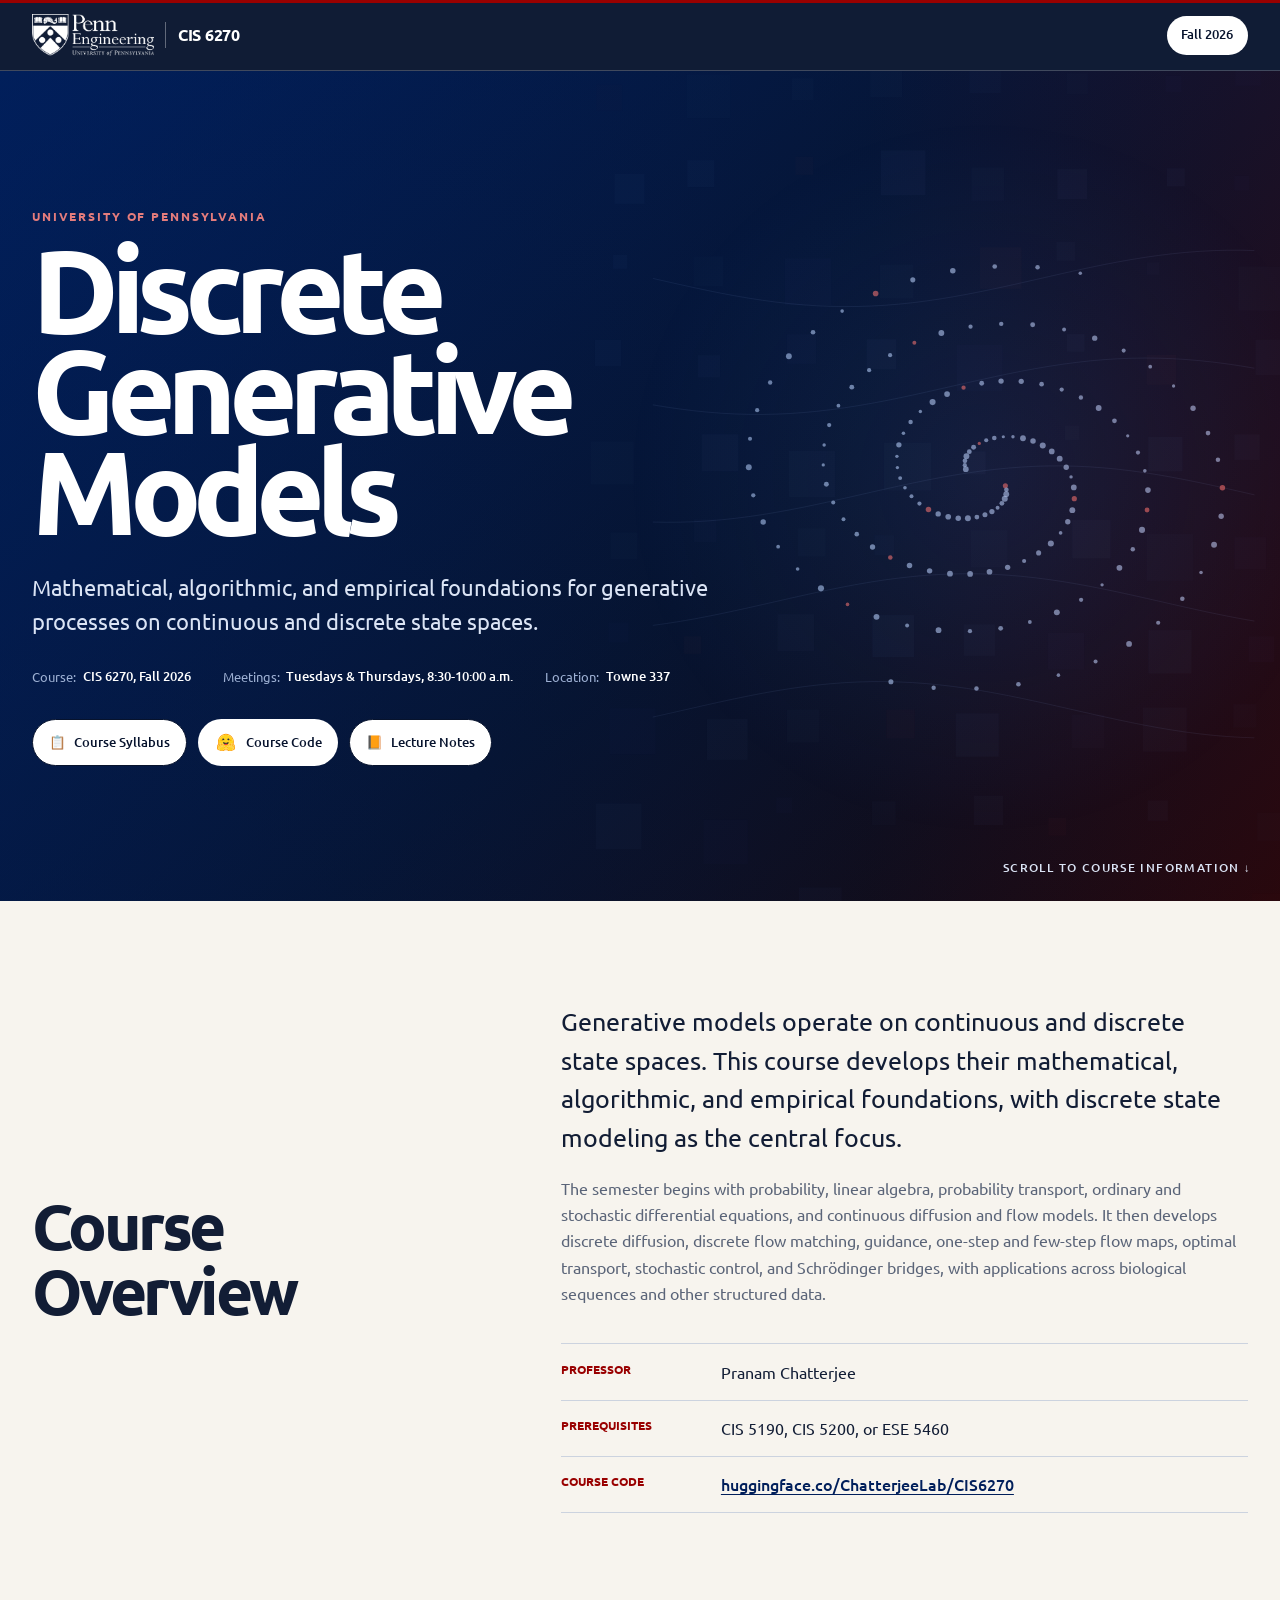
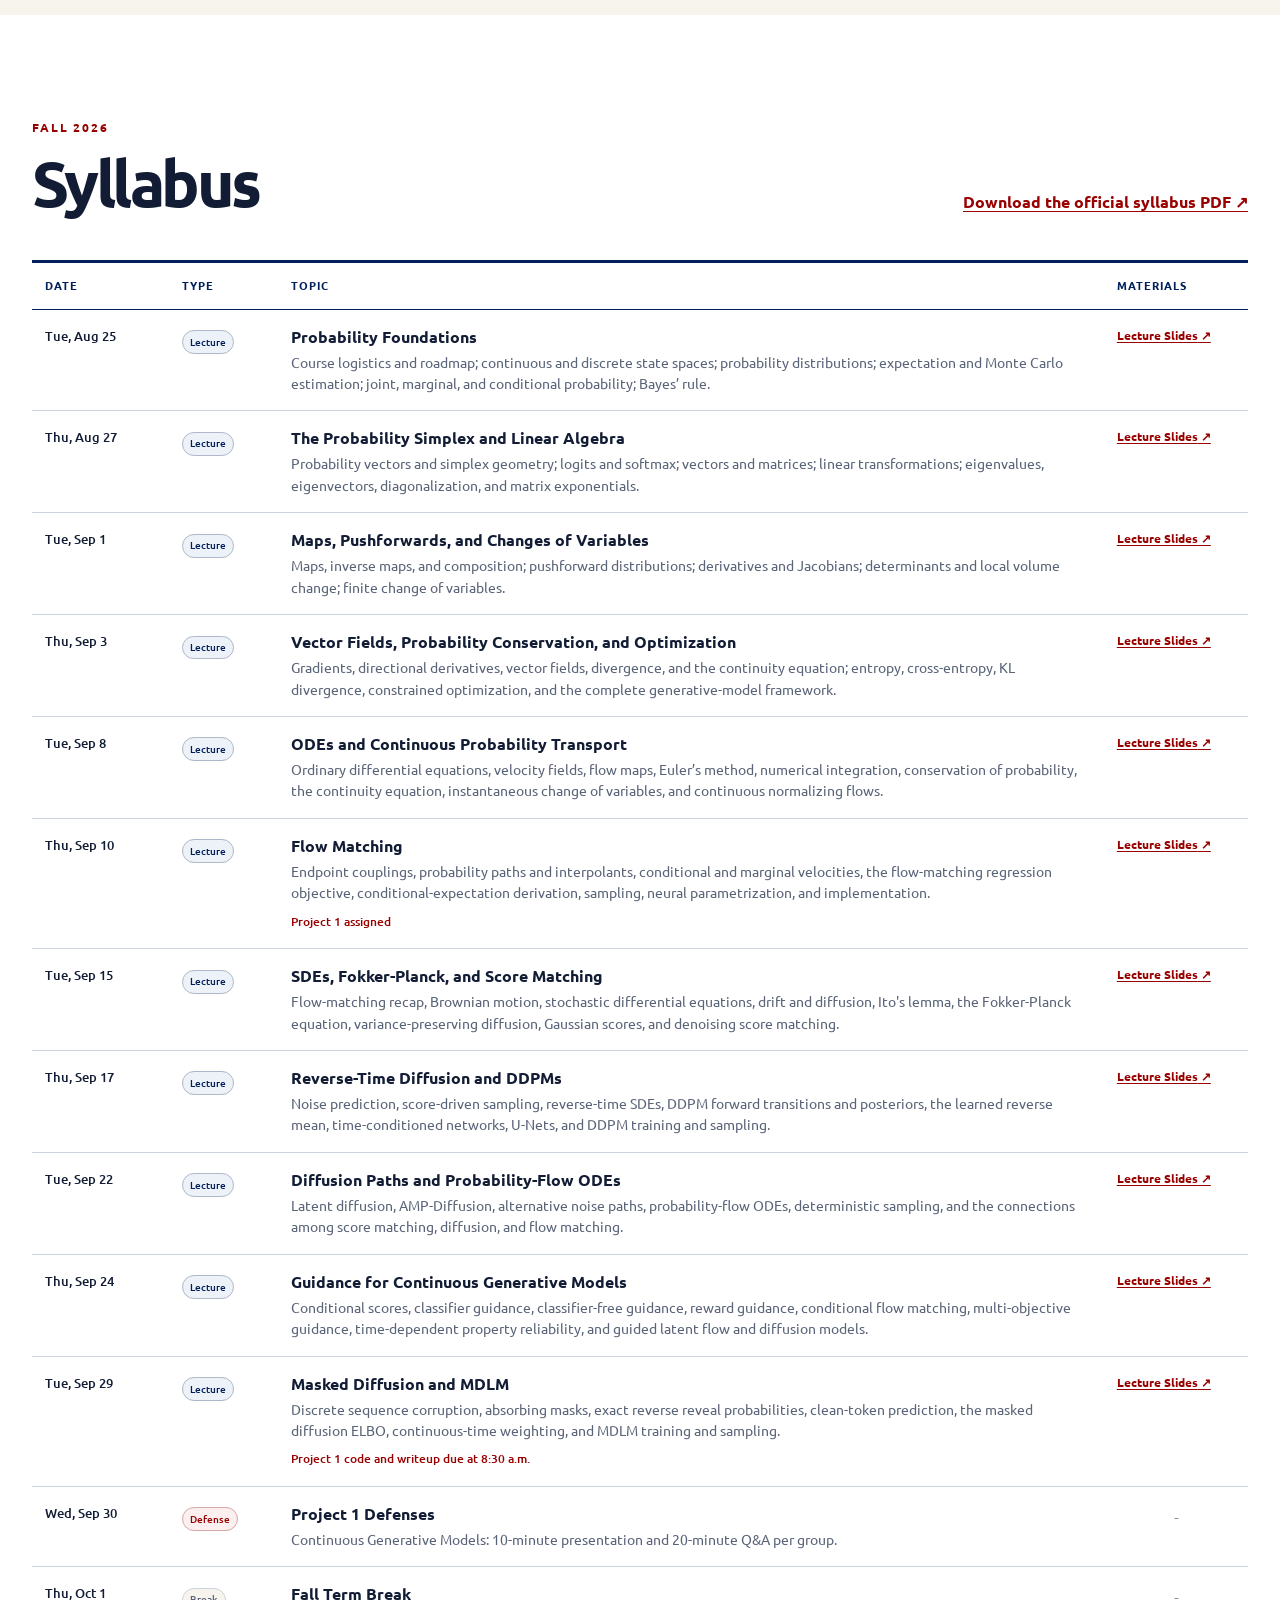
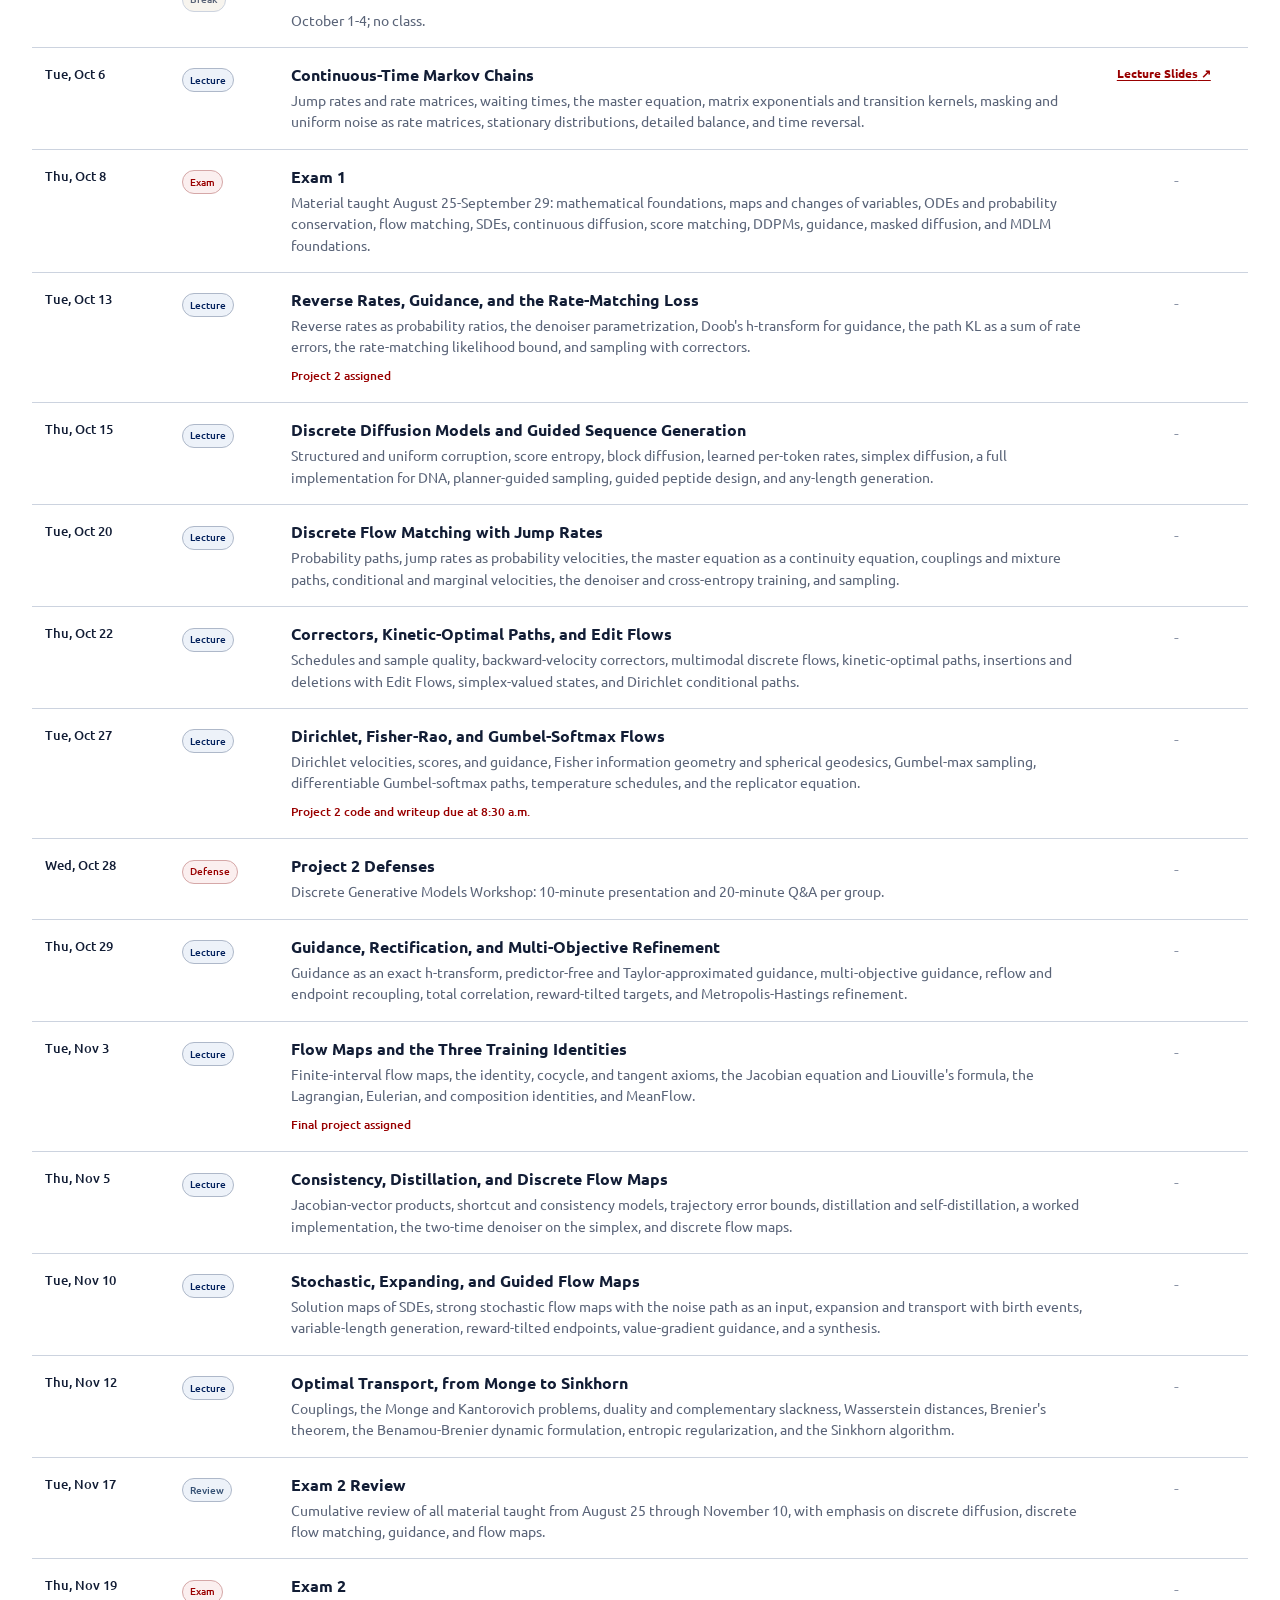
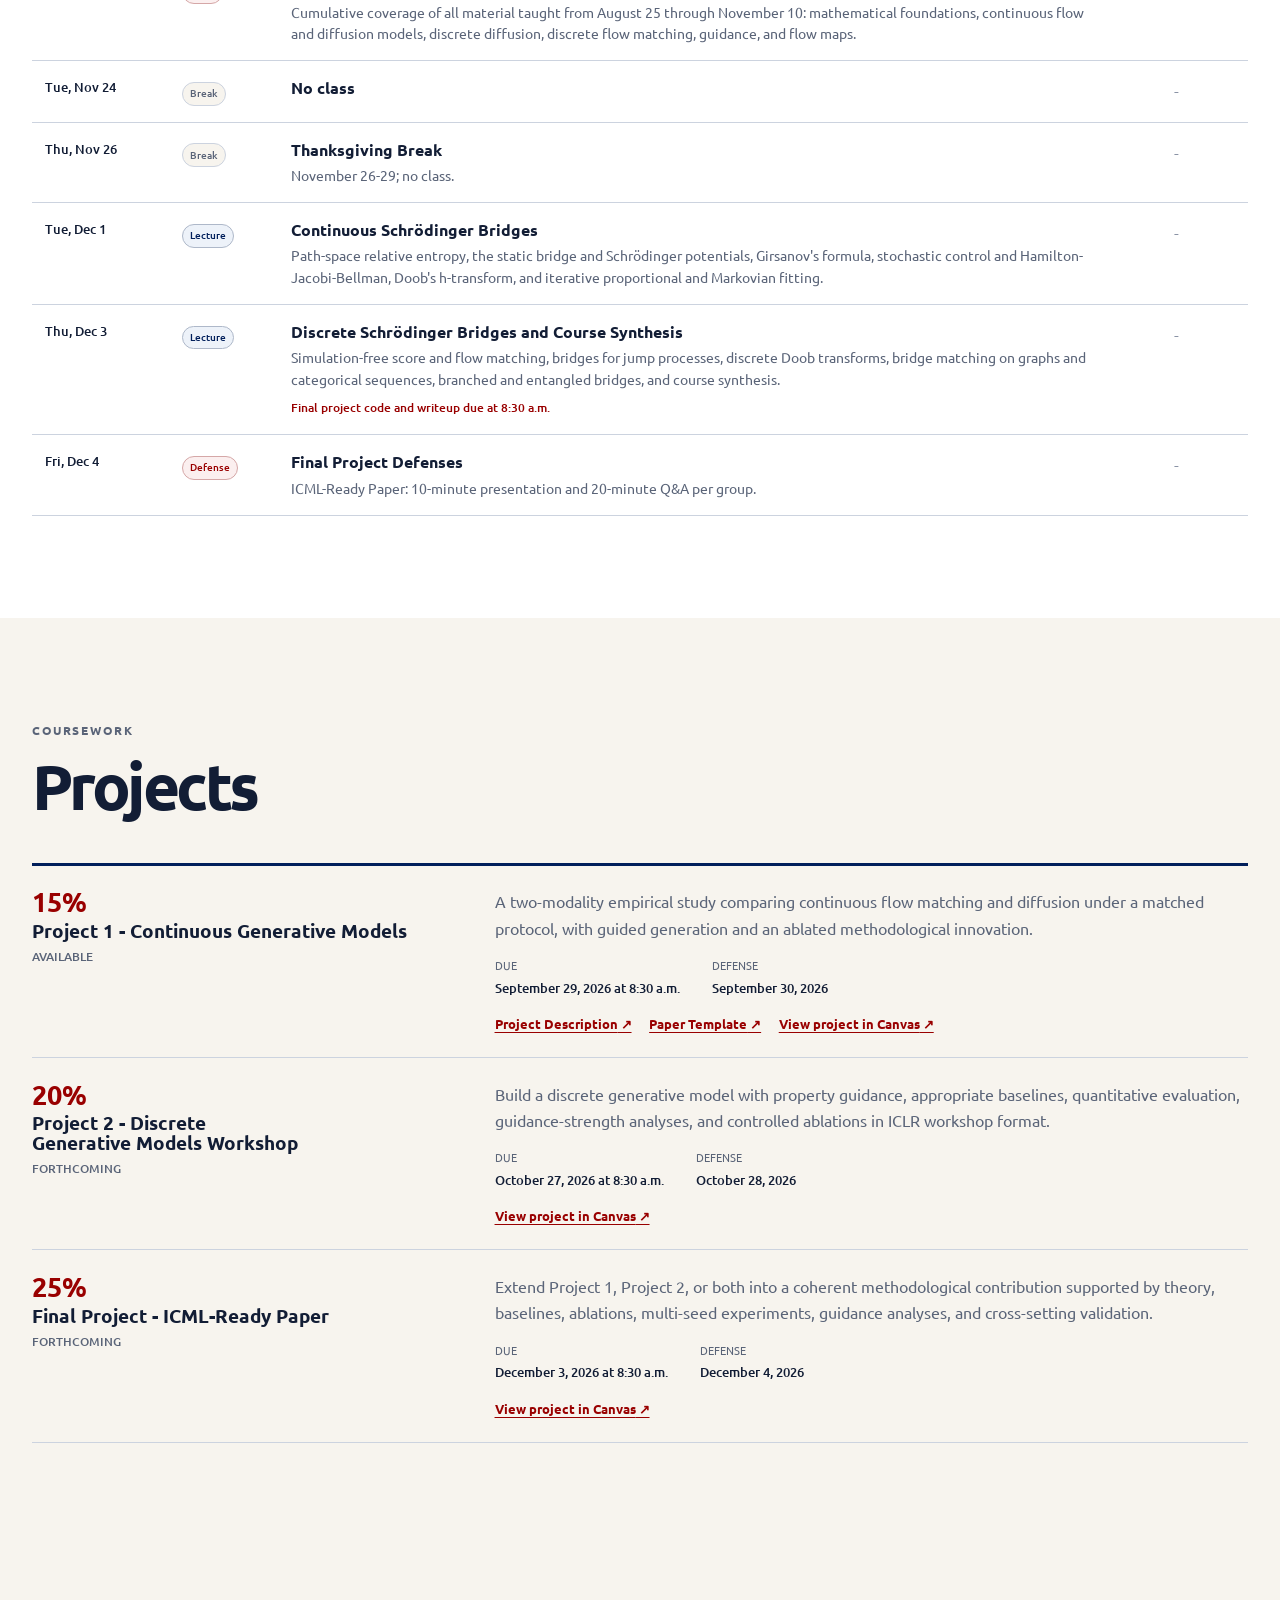
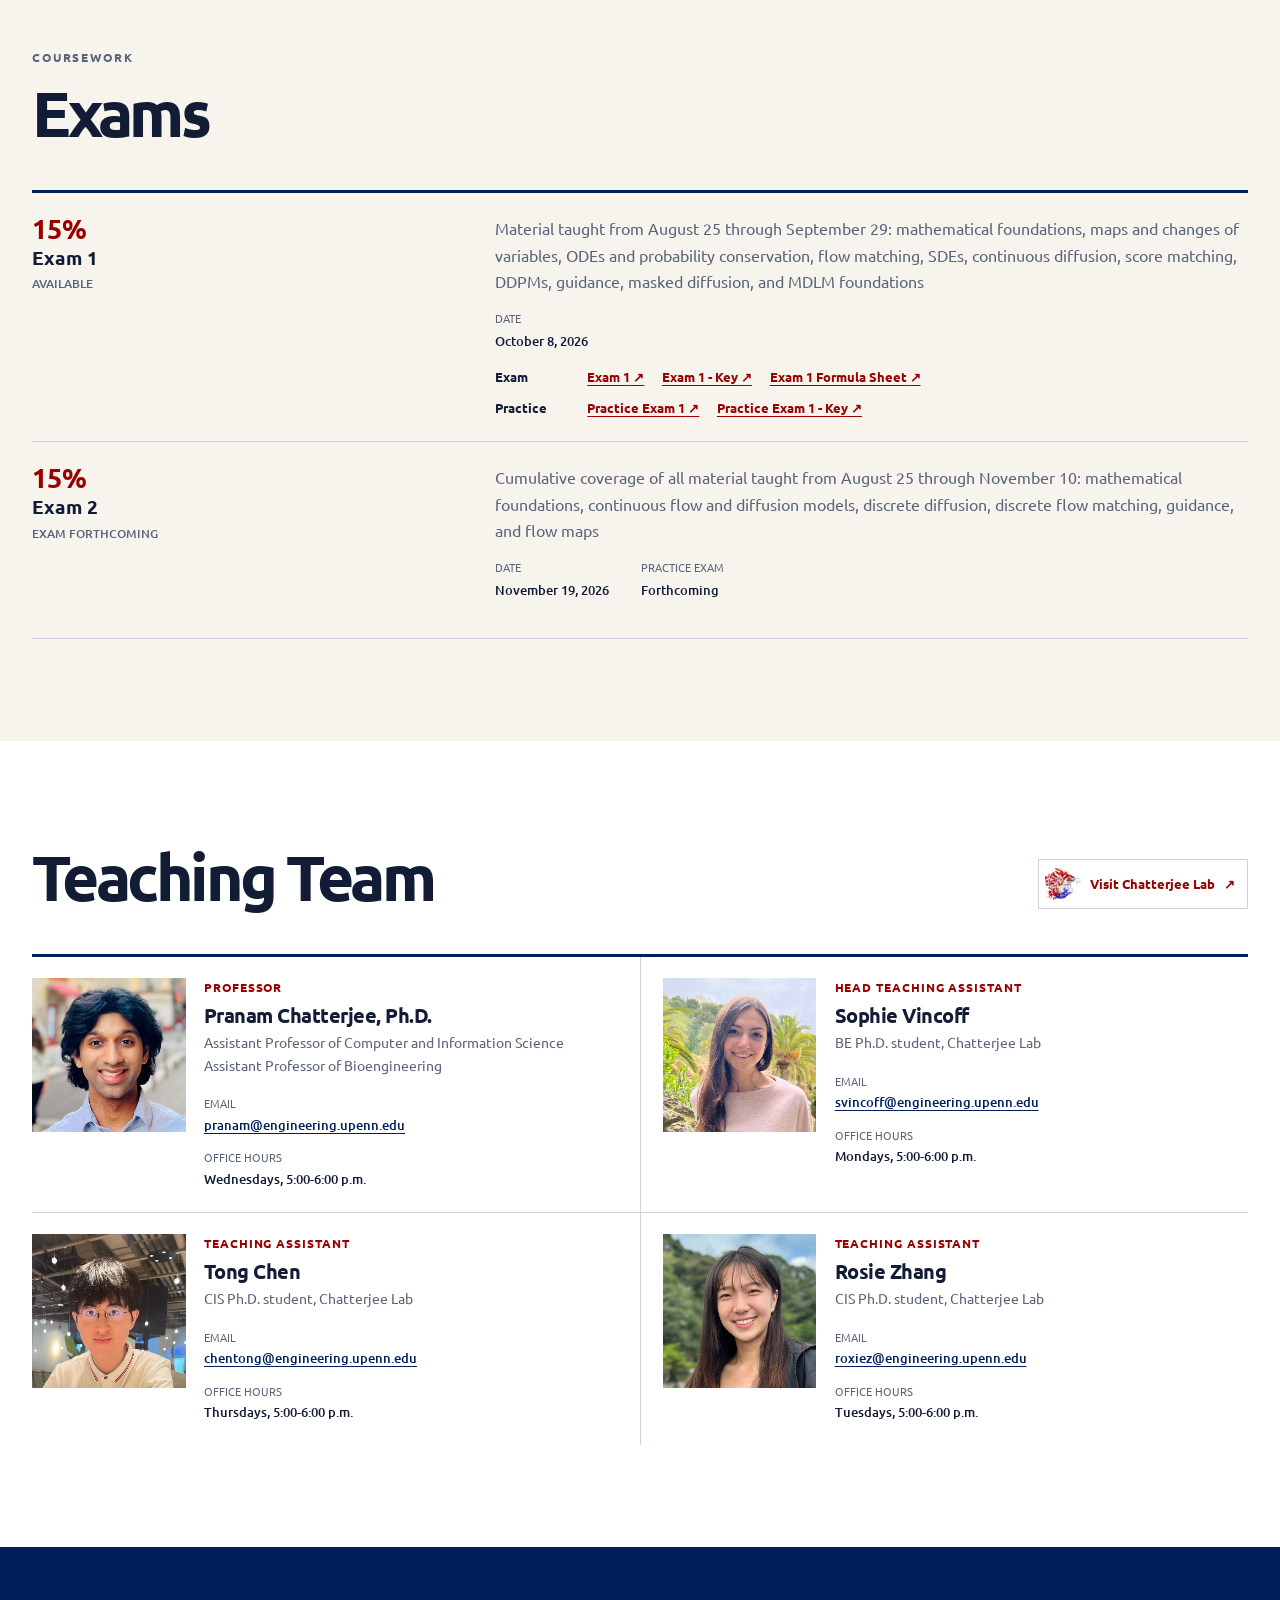
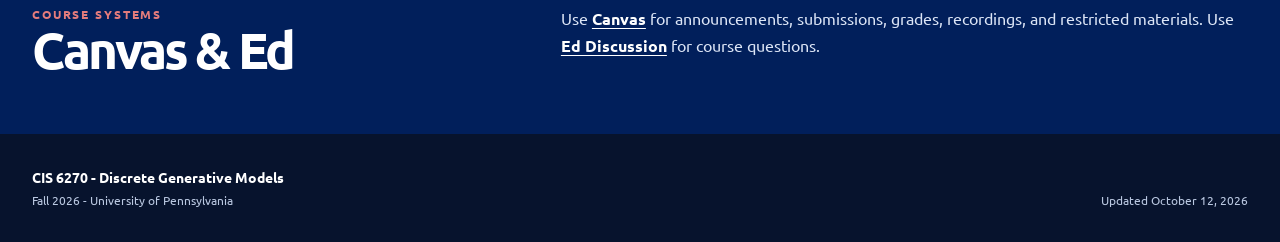
==== commit 72ae957d: "Update the Exam 1 formula sheet." ====
--- a/index.html
+++ b/index.html
@@ -26,7 +26,7 @@
   <link rel="preconnect" href="https://fonts.gstatic.com" crossorigin>
   <link href="https://fonts.googleapis.com/css2?family=Ubuntu:wght@400;500;700&amp;display=swap" rel="stylesheet">
   <link rel="stylesheet" href="assets/css/styles.css?v=20261012-1">
-  <script src="assets/js/course-data.js?v=20261012-1" defer></script>
+  <script src="assets/js/course-data.js?v=20261012-2" defer></script>
   <script src="assets/js/site.js?v=20261012-2" defer></script>
 </head>
 <body data-page="fall-2026">
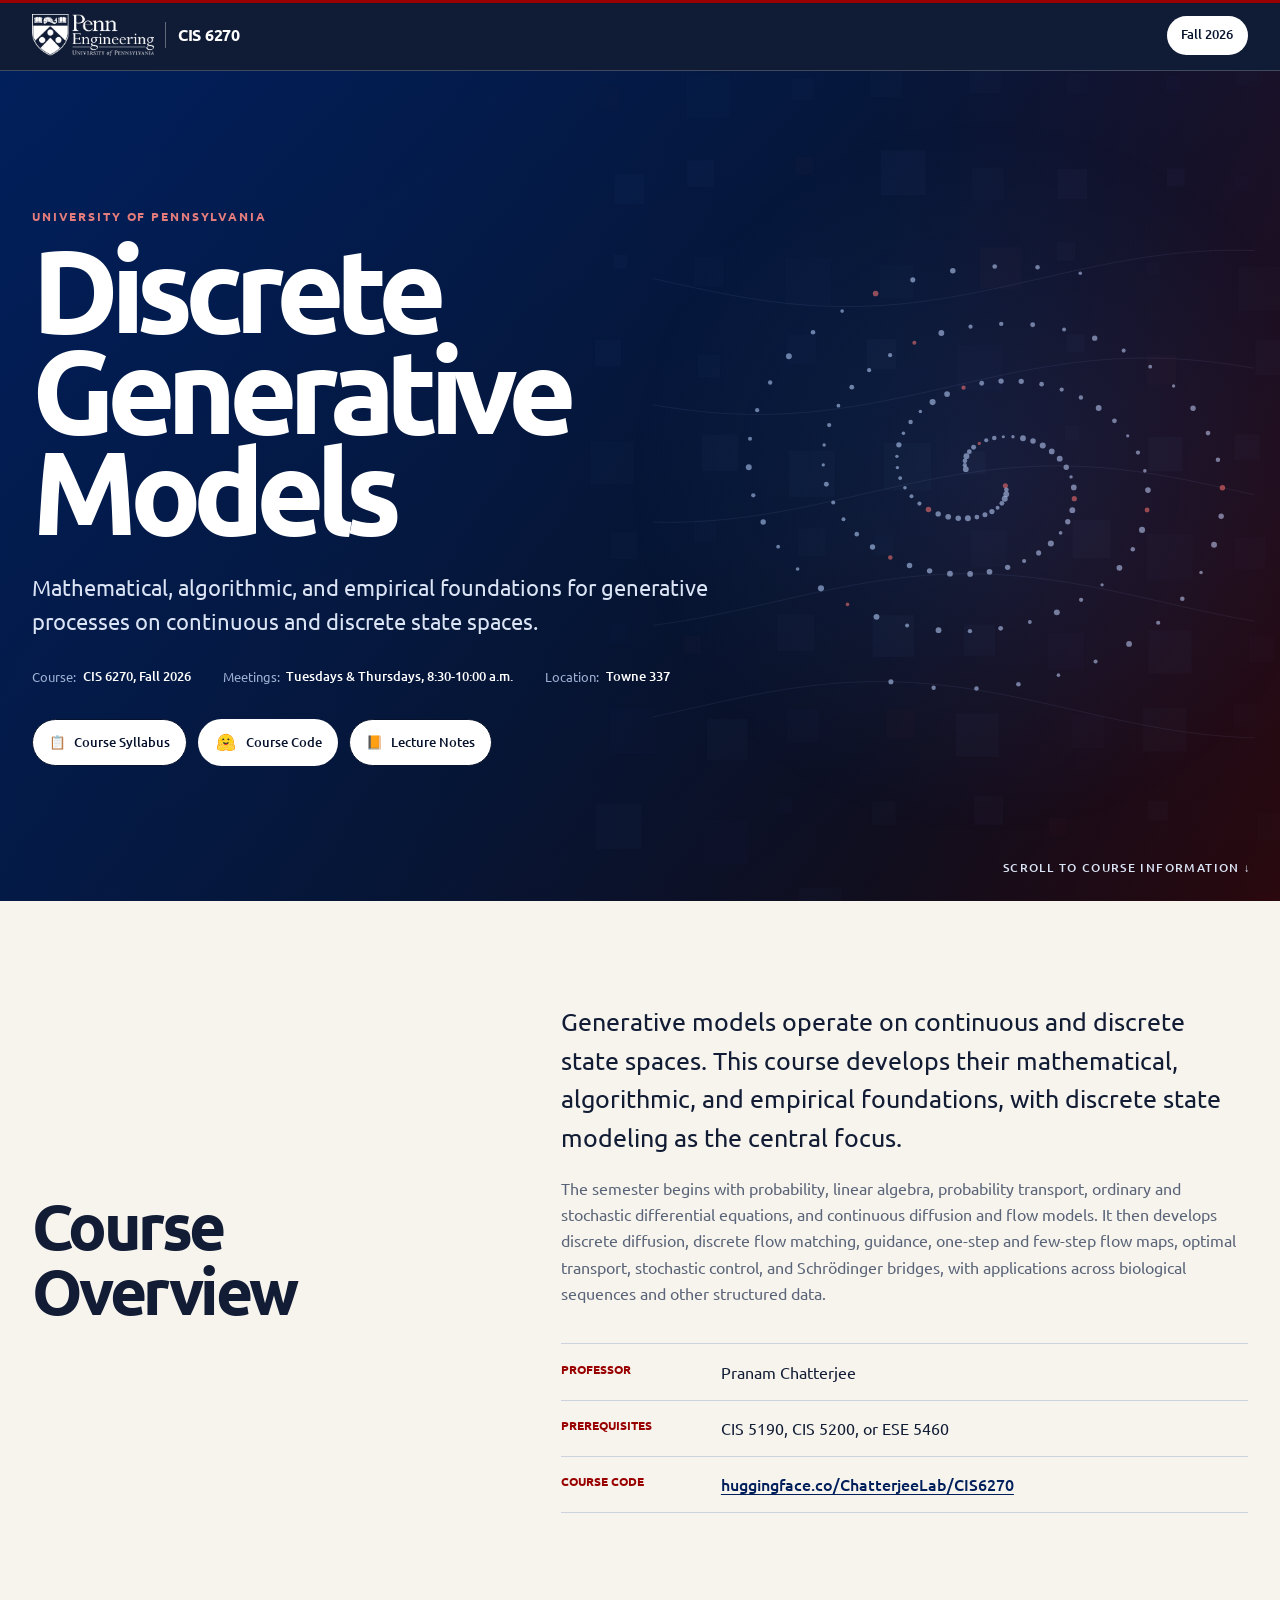
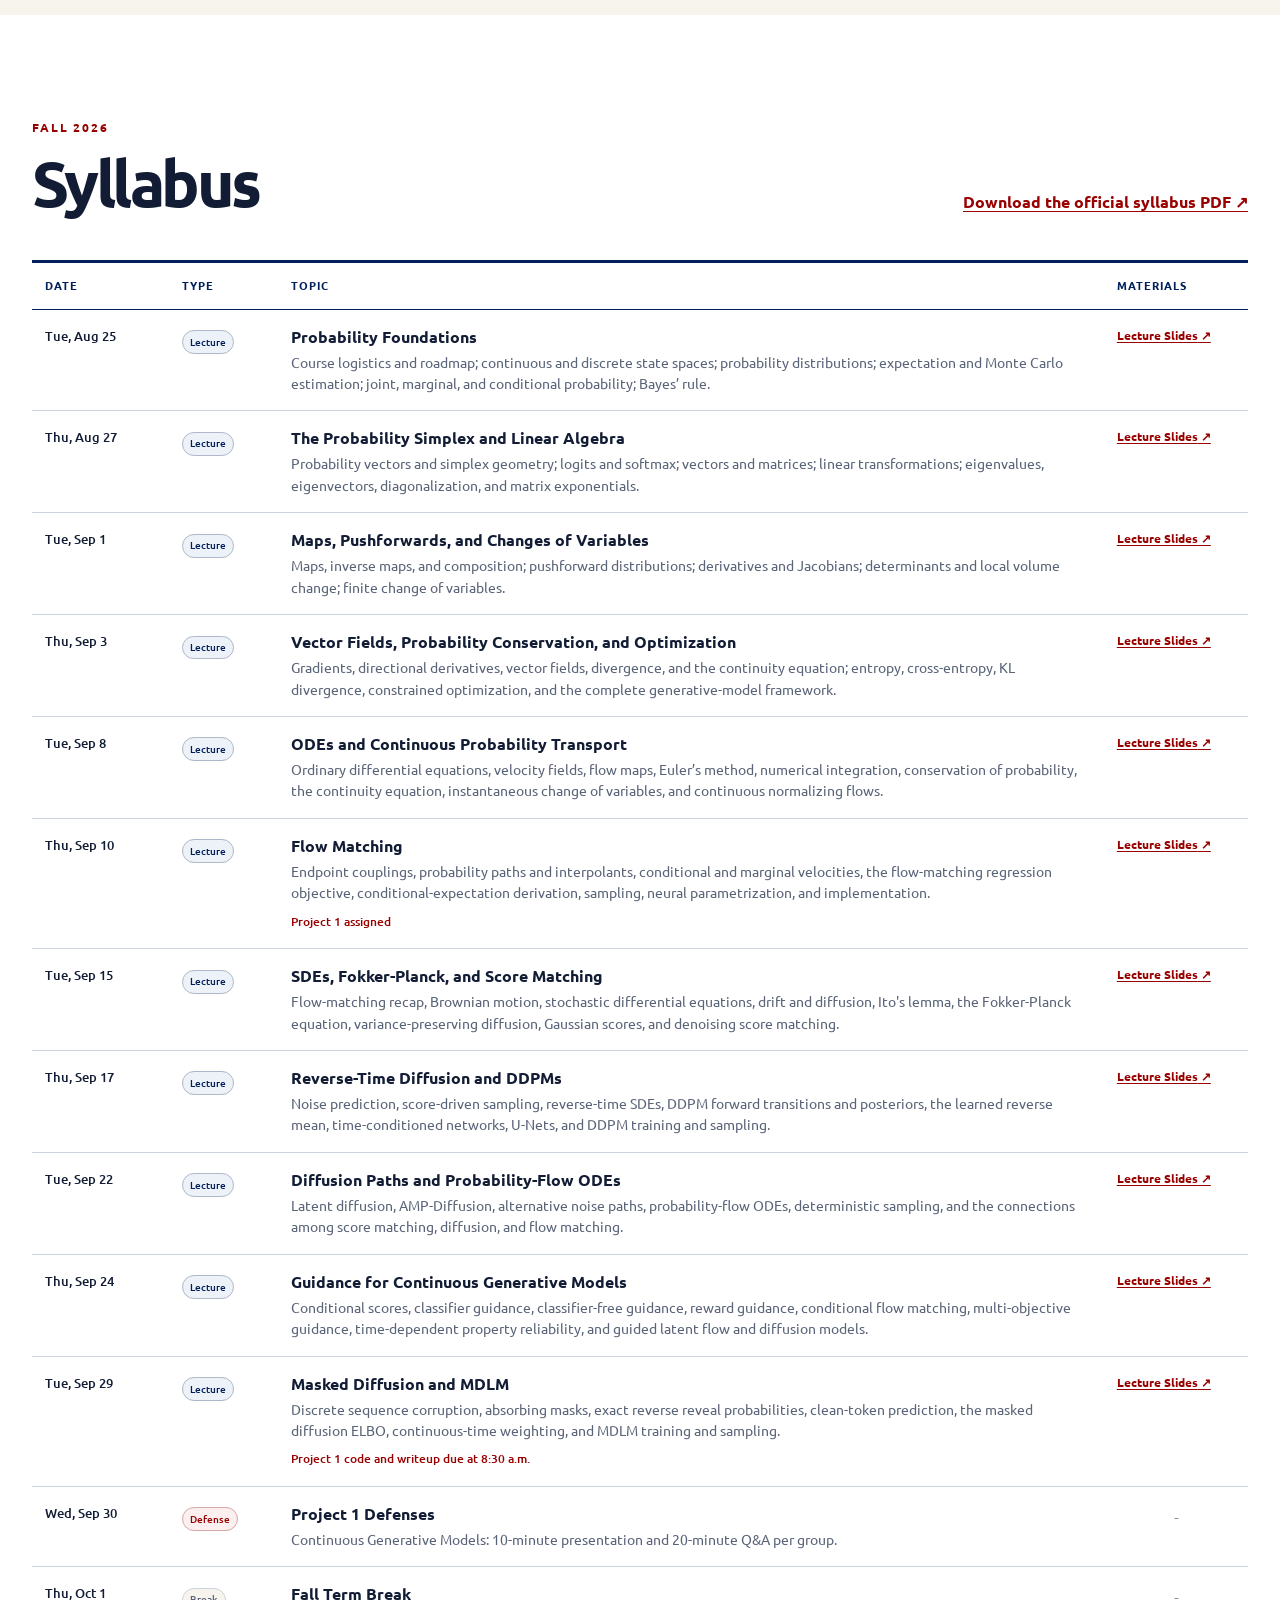
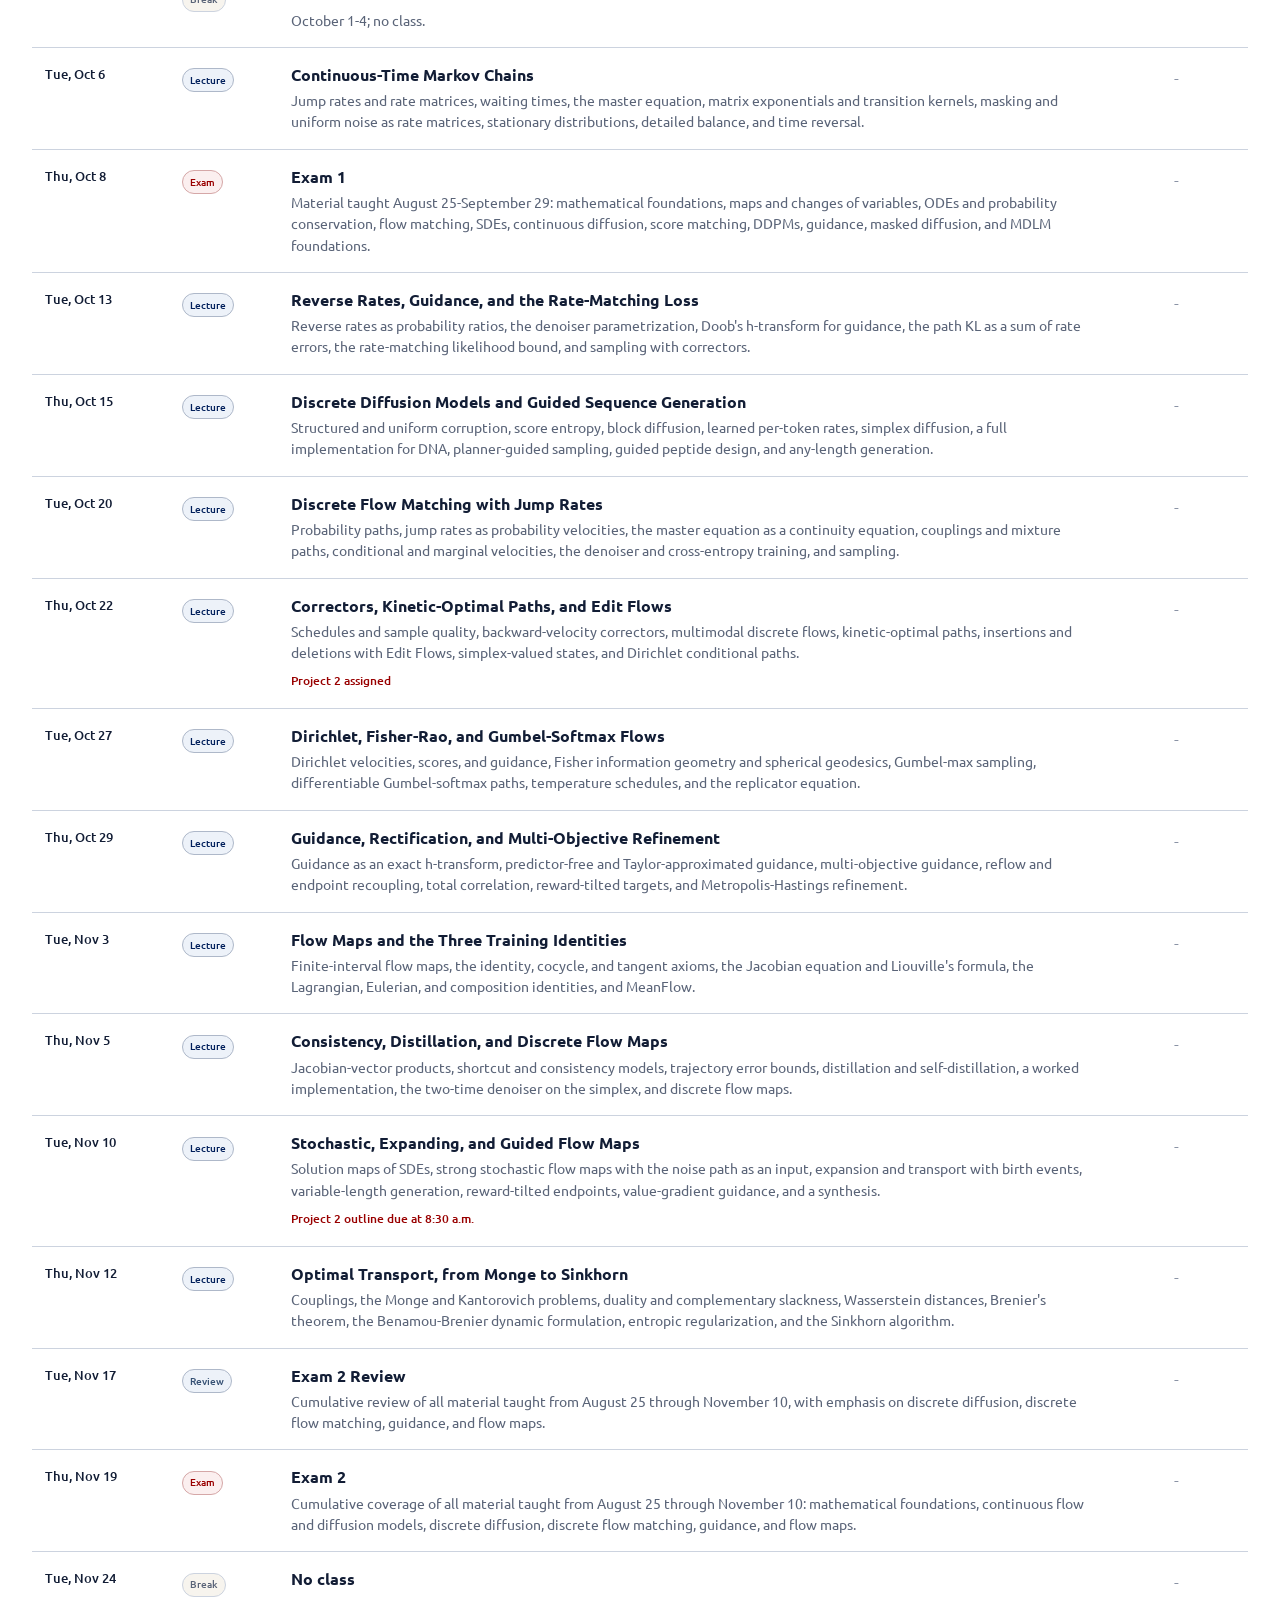
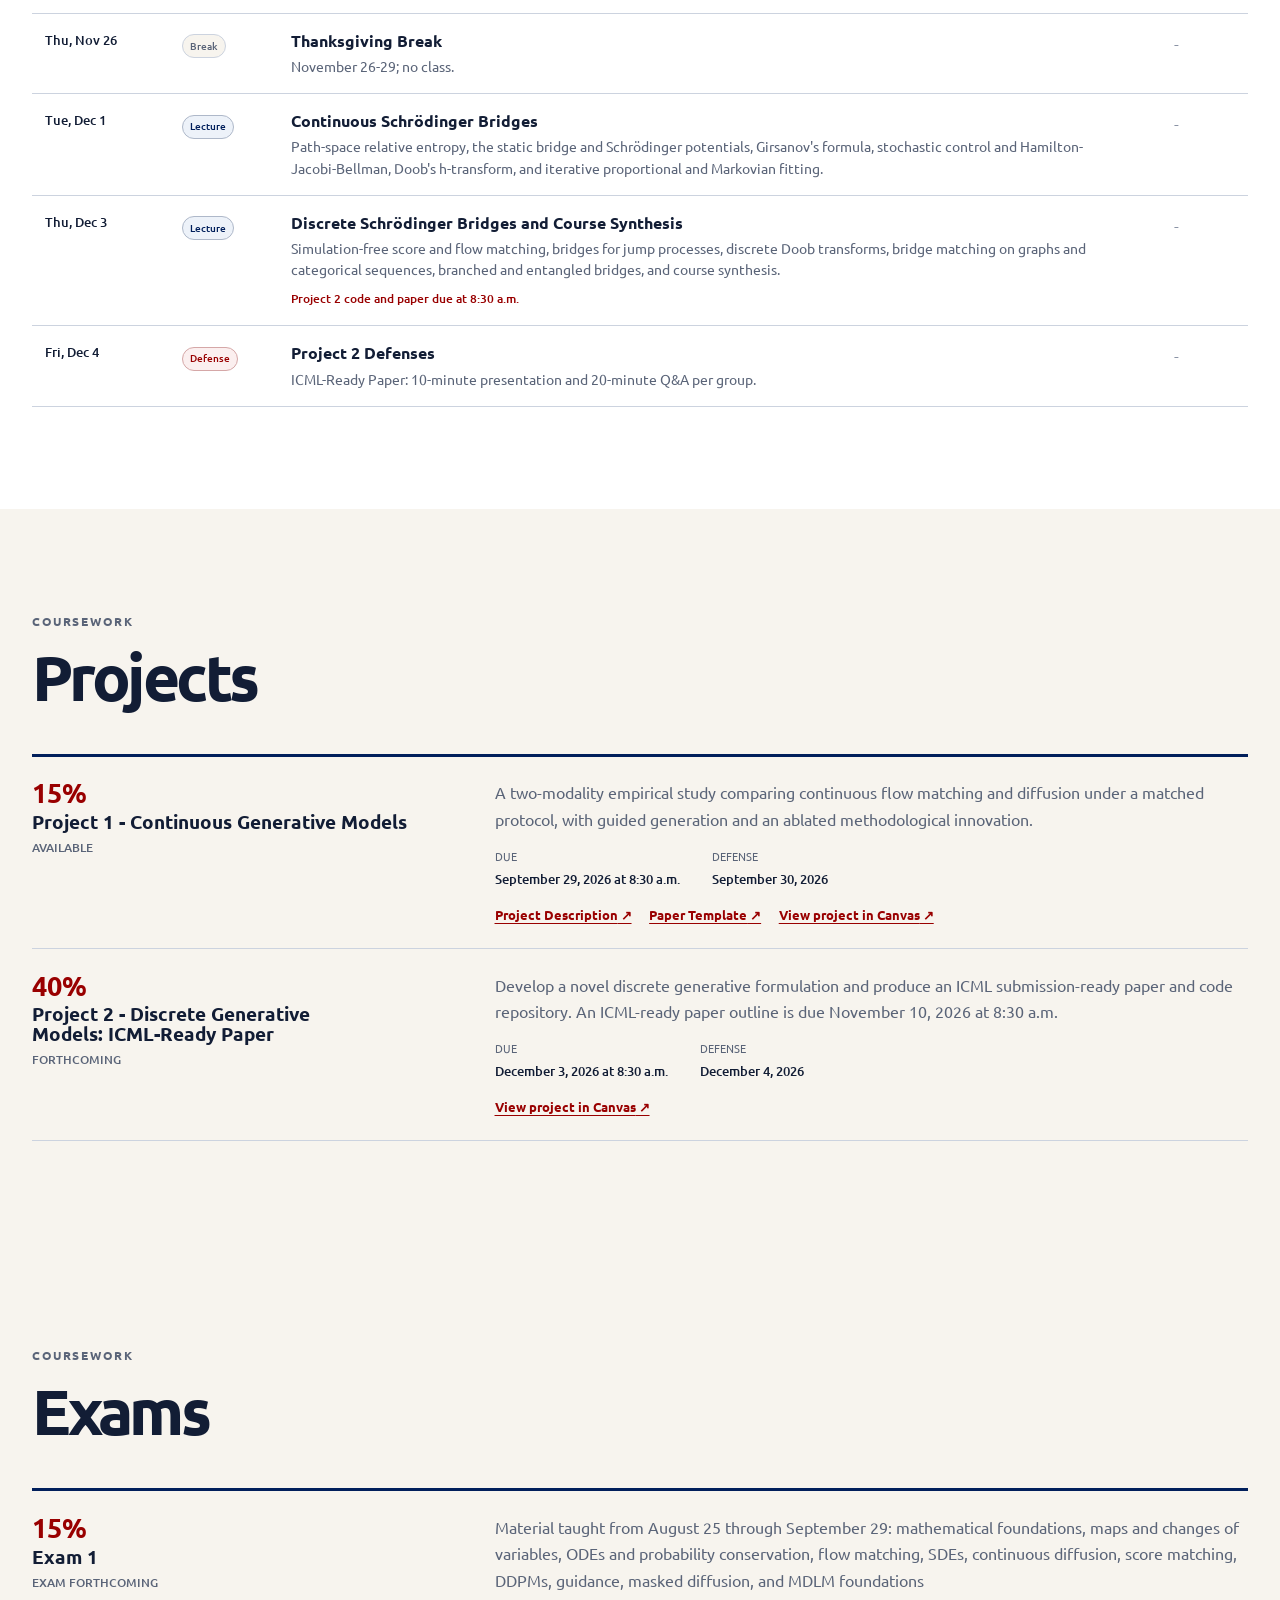
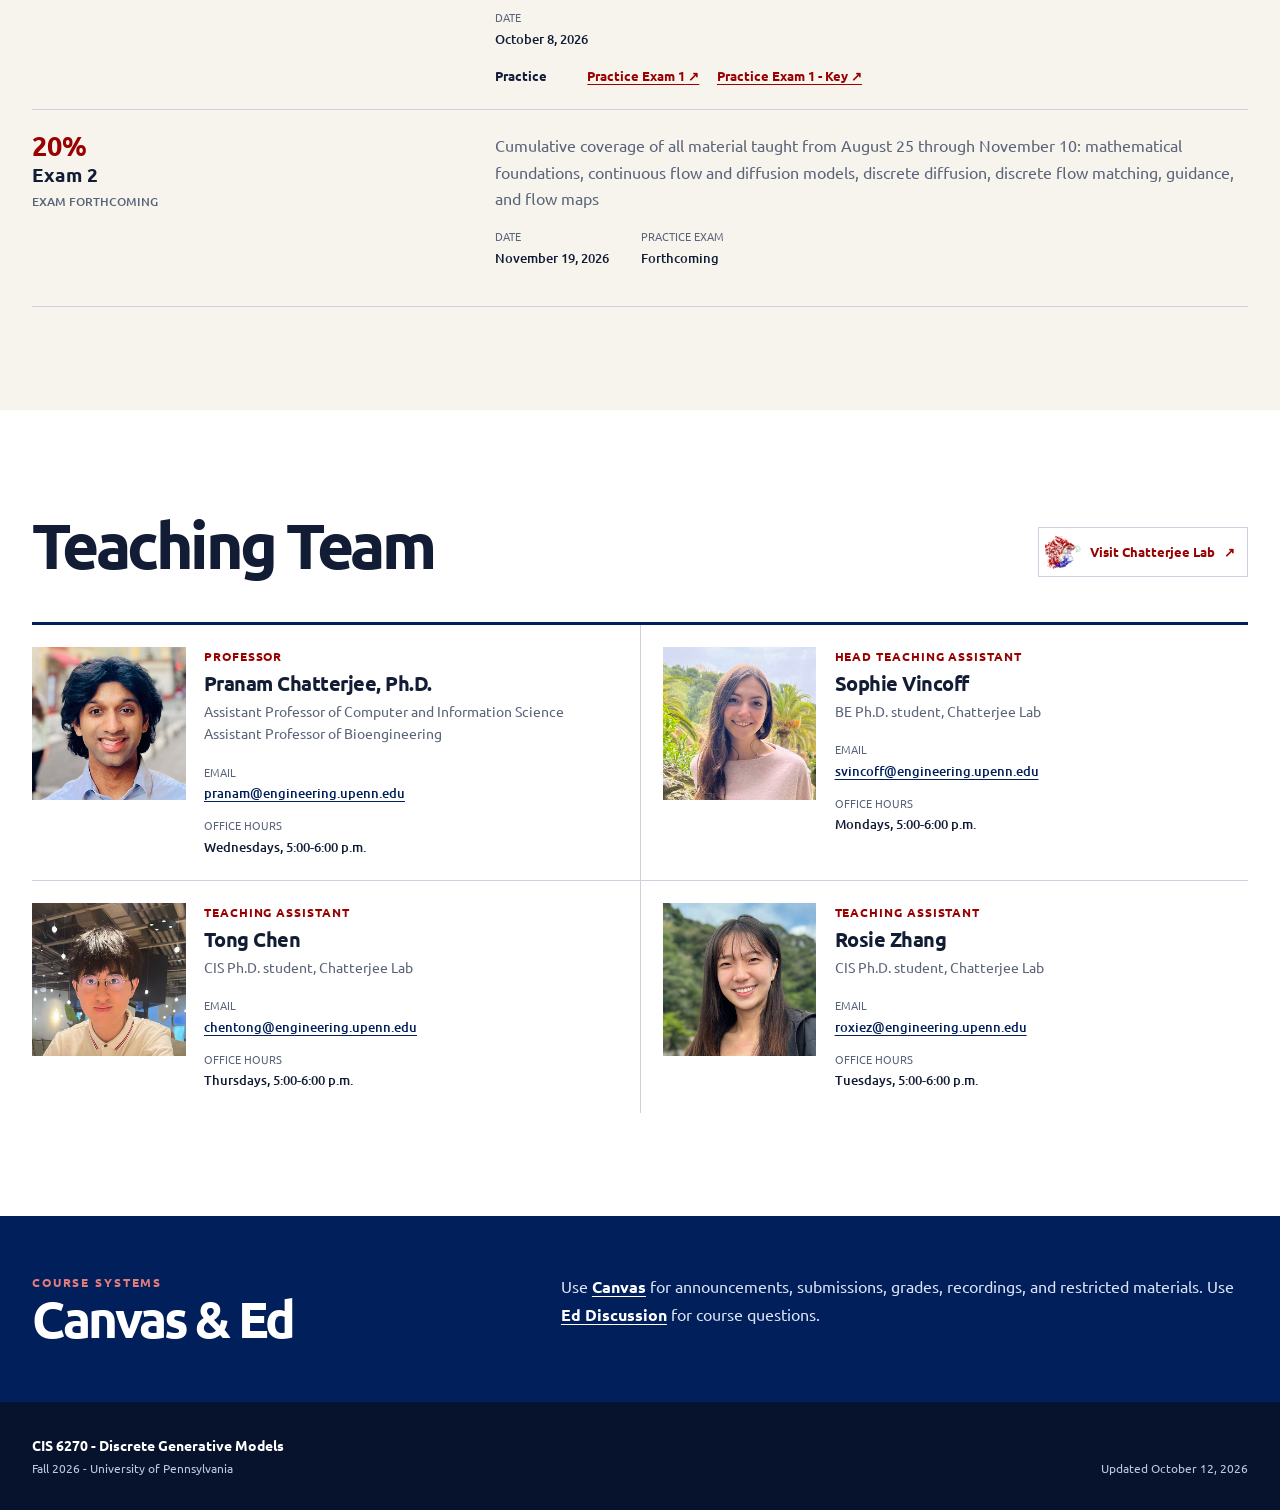
==== commit 5f3d75bb: "Update syllabus and course schedule" ====
--- a/index.html
+++ b/index.html
@@ -25,9 +25,9 @@
   <link rel="preconnect" href="https://fonts.googleapis.com">
   <link rel="preconnect" href="https://fonts.gstatic.com" crossorigin>
   <link href="https://fonts.googleapis.com/css2?family=Ubuntu:wght@400;500;700&amp;display=swap" rel="stylesheet">
-  <link rel="stylesheet" href="assets/css/styles.css?v=20261012-1">
-  <script src="assets/js/course-data.js?v=20261012-2" defer></script>
-  <script src="assets/js/site.js?v=20261012-2" defer></script>
+  <link rel="stylesheet" href="assets/css/styles.css?v=20261003-1">
+  <script src="assets/js/course-data.js?v=20261012-1" defer></script>
+  <script src="assets/js/site.js?v=20260926-1" defer></script>
 </head>
 <body data-page="fall-2026">
   <a class="skip-link" href="#main">Skip to main content</a>
@@ -58,7 +58,7 @@
           <div><dt>Location</dt><dd>Towne 337</dd></div>
         </dl>
         <div class="hero-actions">
-          <a class="button button-light hero-icon-button" href="assets/docs/cis6270-syllabus-fall-2026.pdf?v=20261004" target="_blank" rel="noopener noreferrer"><span aria-hidden="true">📋</span><span>Course Syllabus</span><span class="sr-only"> (opens in a new tab)</span></a>
+          <a class="button button-light hero-icon-button" href="assets/docs/cis6270-syllabus-fall-2026.pdf?v=20261012" target="_blank" rel="noopener noreferrer"><span aria-hidden="true">📋</span><span>Course Syllabus</span><span class="sr-only"> (opens in a new tab)</span></a>
           <a class="hf-button" href="https://huggingface.co/ChatterjeeLab/CIS6270" target="_blank" rel="noopener noreferrer">
             <img class="hf-logo" src="assets/hugging-face-logo.svg" alt="" aria-hidden="true">
             <span>Course Code</span>
@@ -95,7 +95,7 @@
             <h2 id="syllabus-heading">Syllabus</h2>
           </div>
           <div class="syllabus-download">
-            <a class="text-link" href="assets/docs/cis6270-syllabus-fall-2026.pdf?v=20261004" target="_blank" rel="noopener noreferrer">Download the official syllabus PDF<span aria-hidden="true"> ↗</span><span class="sr-only"> (opens in a new tab)</span></a>
+            <a class="text-link" href="assets/docs/cis6270-syllabus-fall-2026.pdf?v=20261012" target="_blank" rel="noopener noreferrer">Download the official syllabus PDF<span aria-hidden="true"> ↗</span><span class="sr-only"> (opens in a new tab)</span></a>
           </div>
         </div>
 
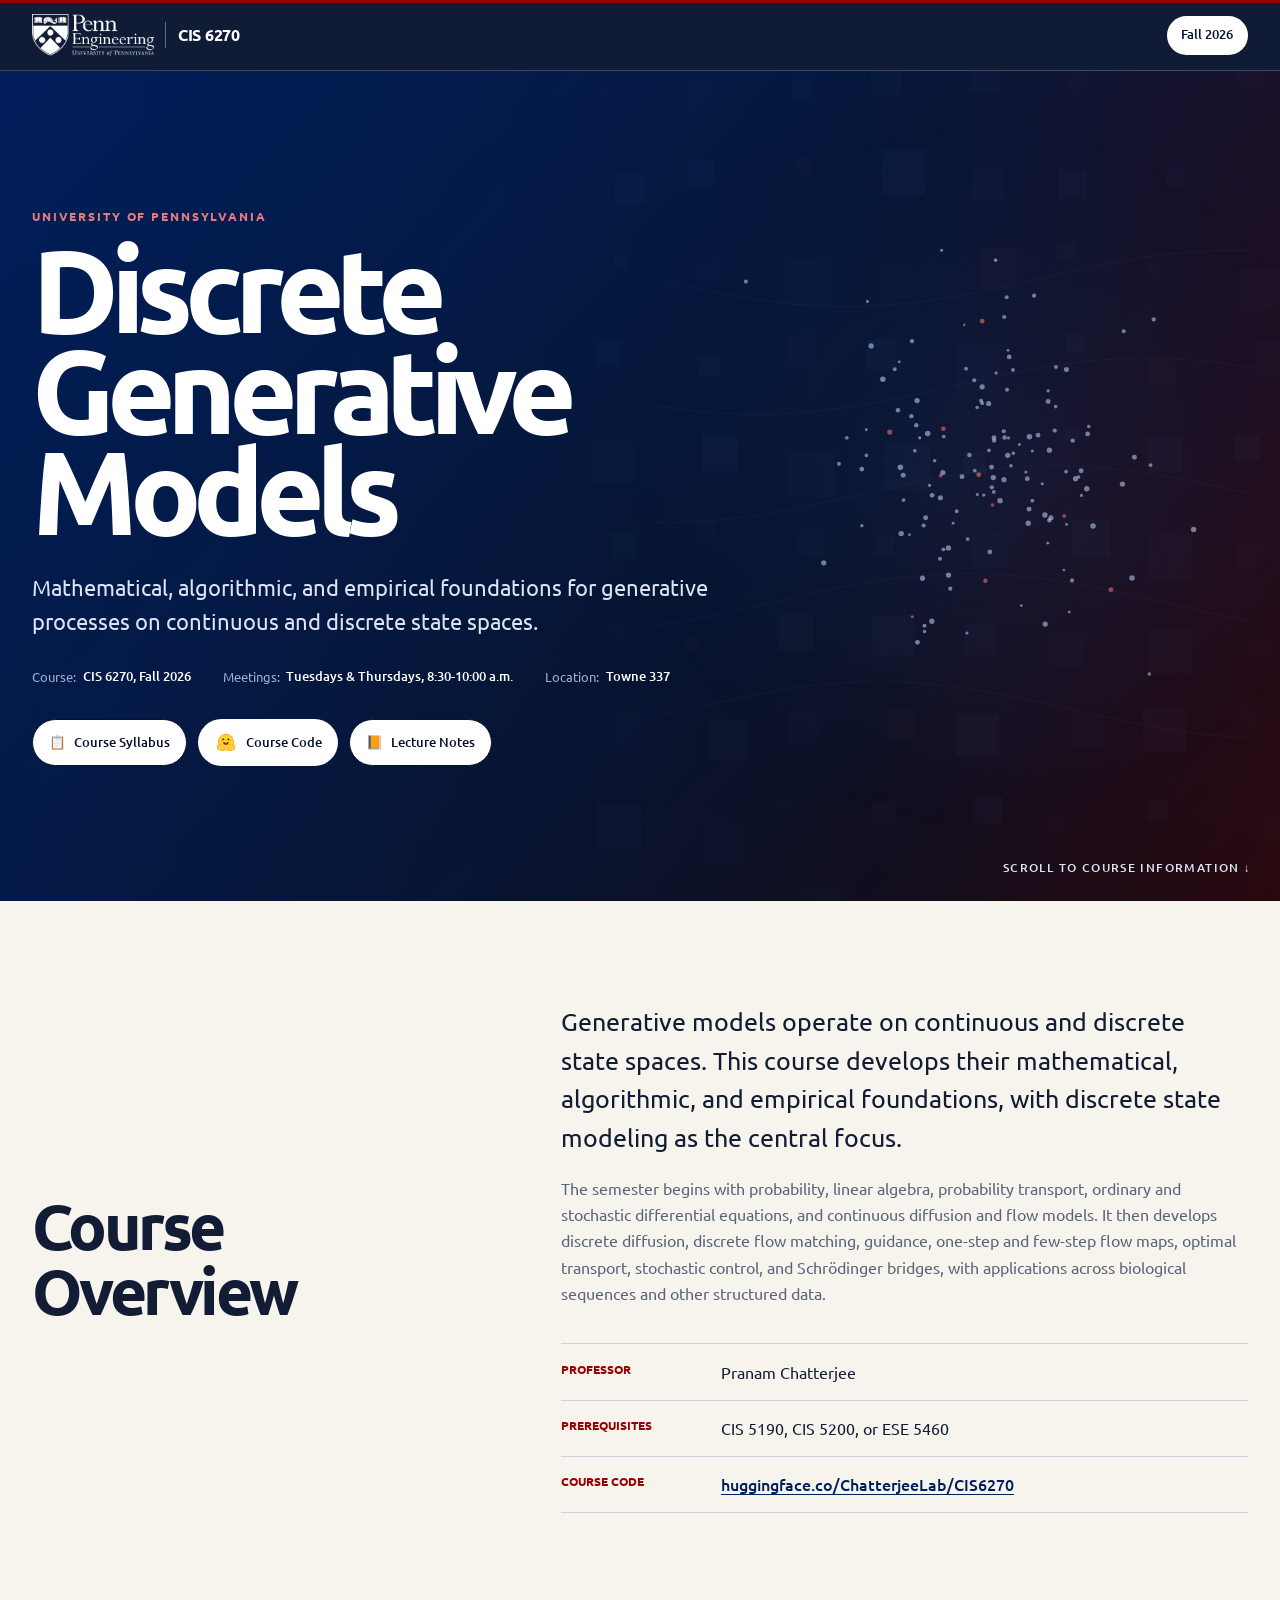
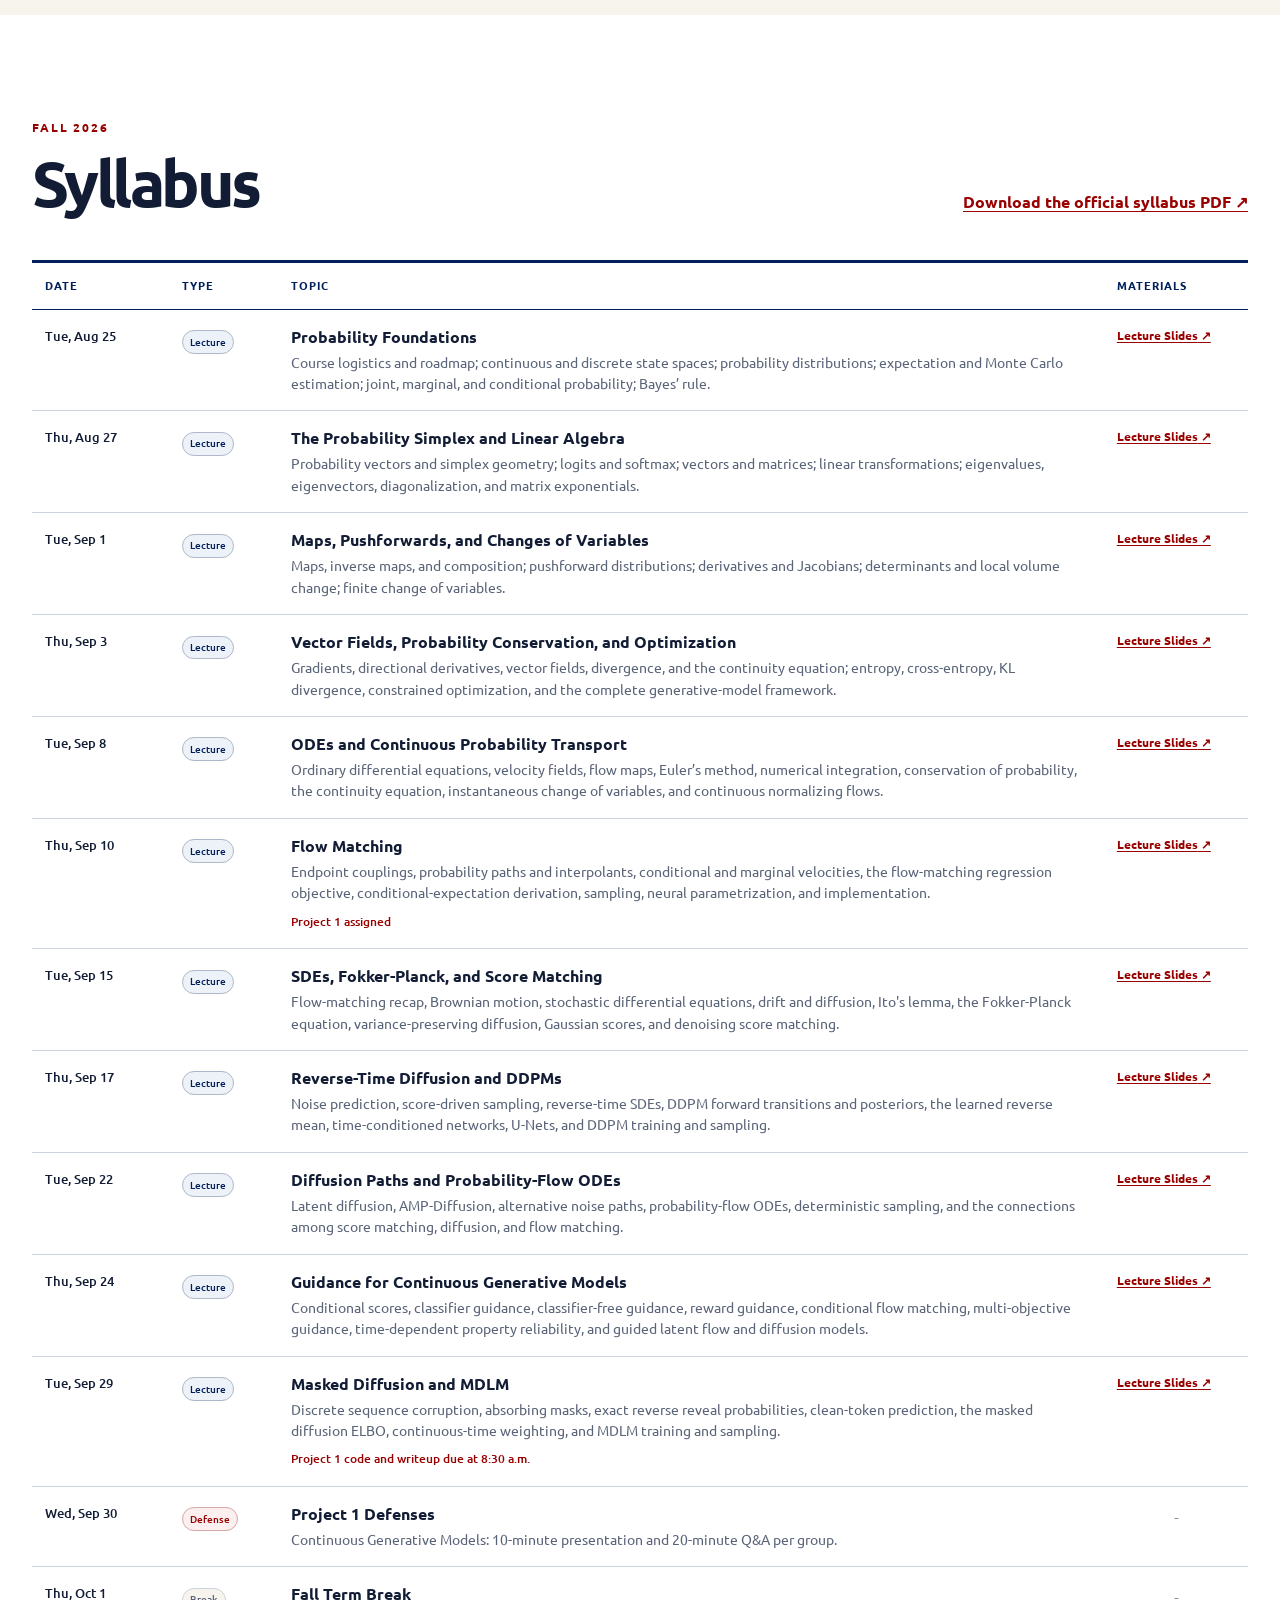
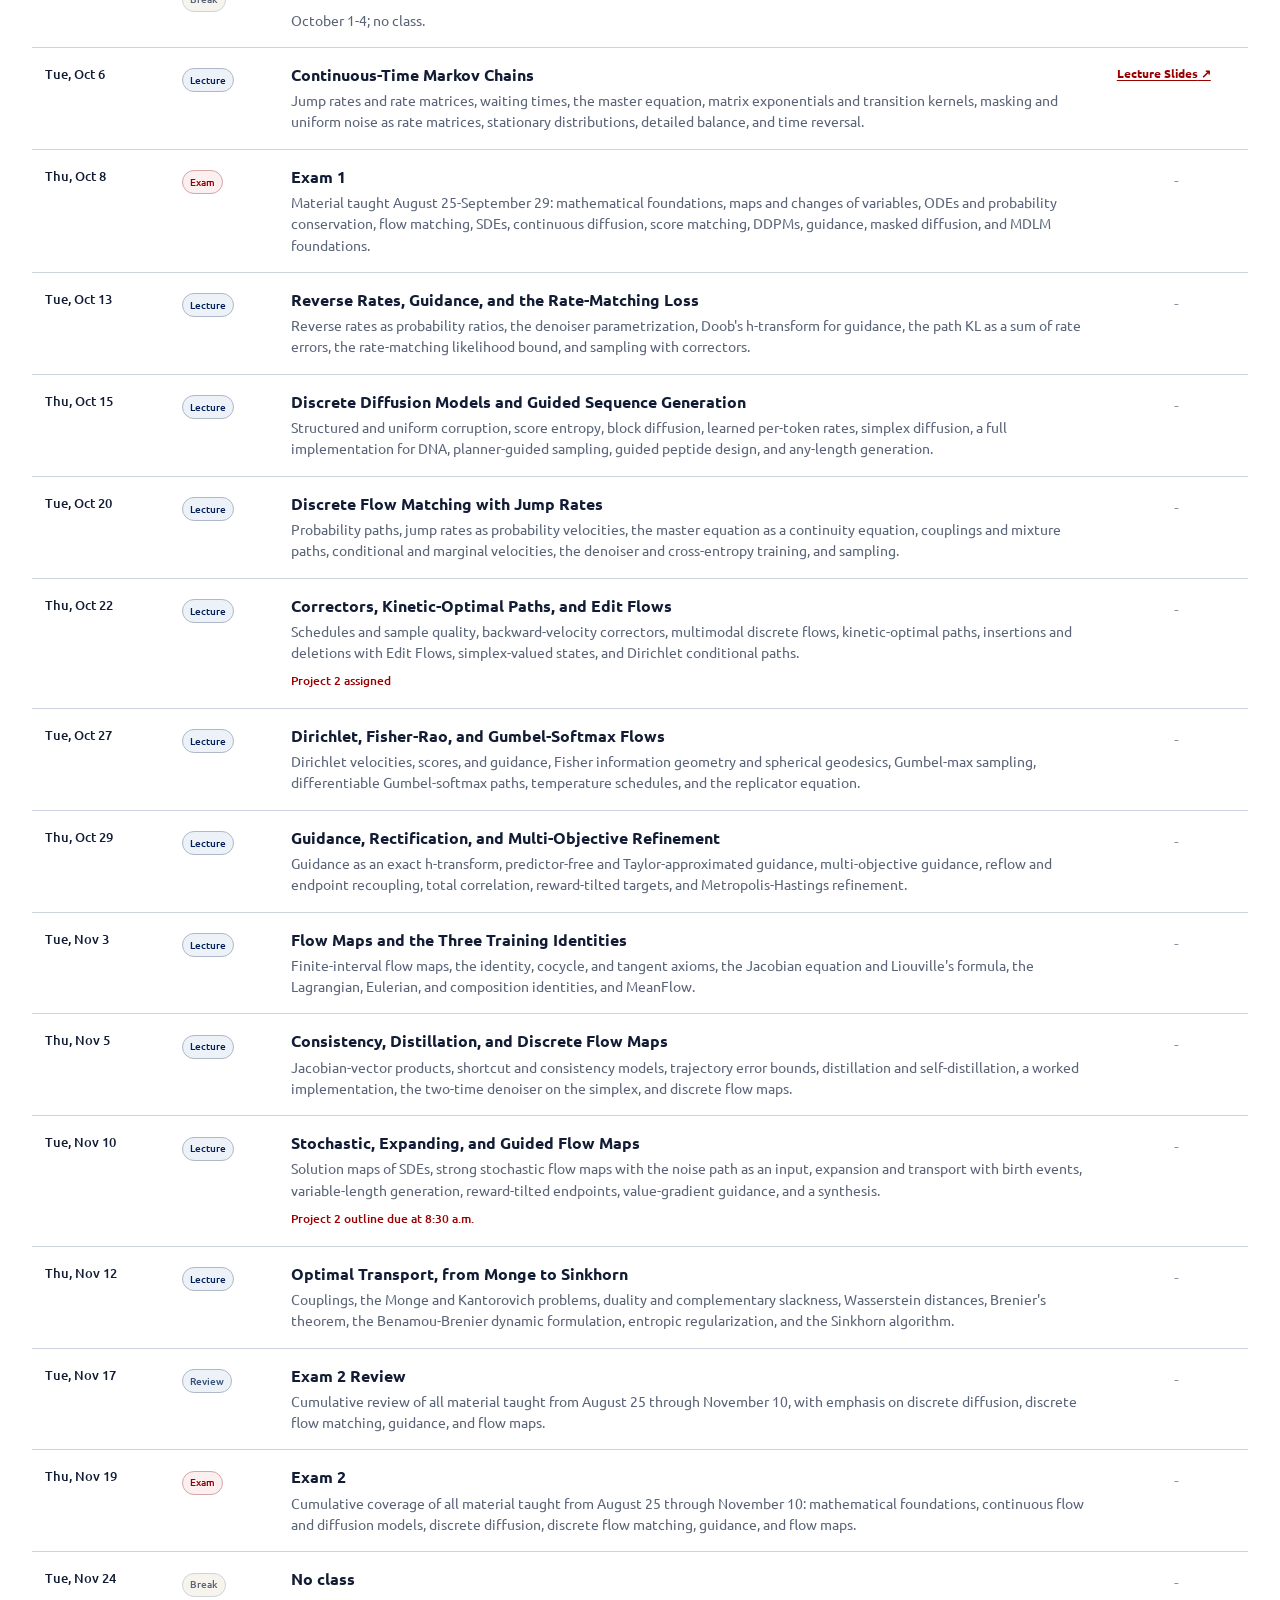
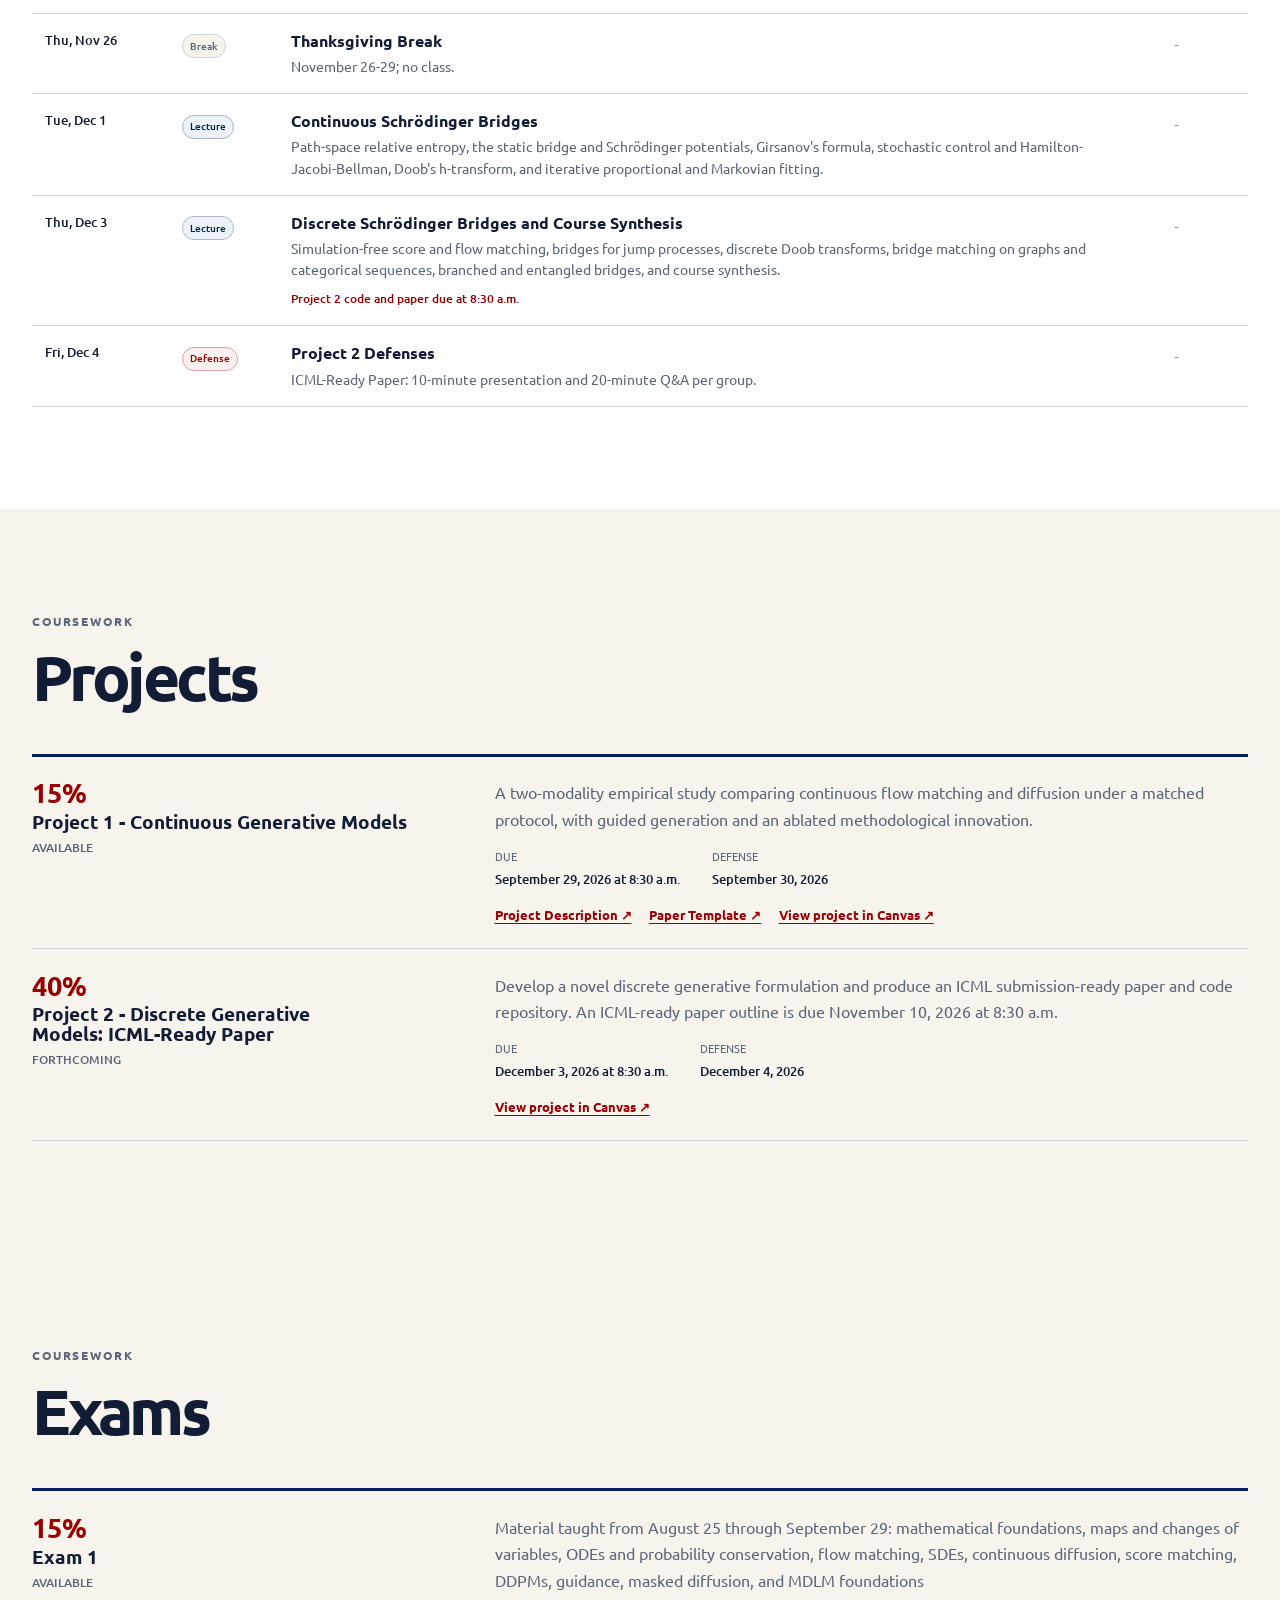
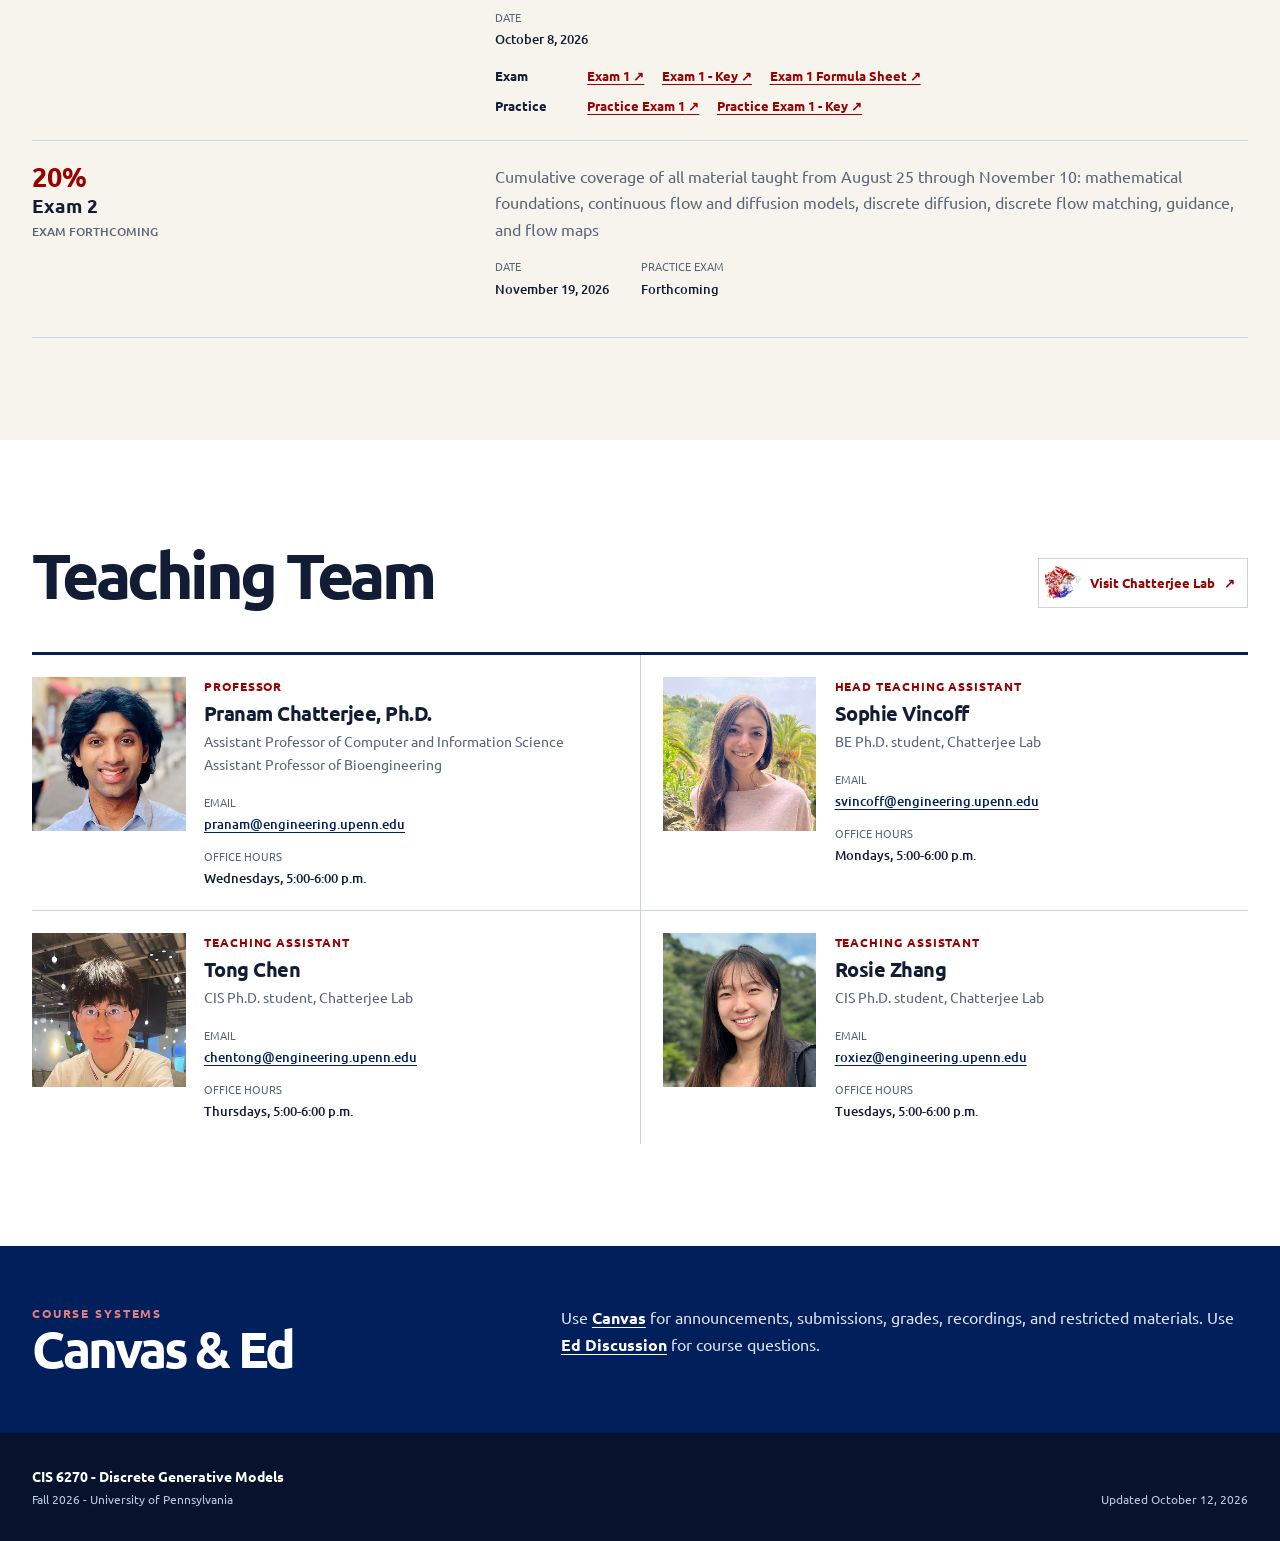
==== commit 6f3117da: "Merge remote-tracking branch 'official/main' # Conflicts: #	index.html" ====
--- a/index.html
+++ b/index.html
@@ -25,9 +25,9 @@
   <link rel="preconnect" href="https://fonts.googleapis.com">
   <link rel="preconnect" href="https://fonts.gstatic.com" crossorigin>
   <link href="https://fonts.googleapis.com/css2?family=Ubuntu:wght@400;500;700&amp;display=swap" rel="stylesheet">
-  <link rel="stylesheet" href="assets/css/styles.css?v=20261003-1">
-  <script src="assets/js/course-data.js?v=20261012-1" defer></script>
-  <script src="assets/js/site.js?v=20260926-1" defer></script>
+  <link rel="stylesheet" href="assets/css/styles.css?v=20261012-1">
+  <script src="assets/js/course-data.js?v=20261012-3" defer></script>
+  <script src="assets/js/site.js?v=20261012-2" defer></script>
 </head>
 <body data-page="fall-2026">
   <a class="skip-link" href="#main">Skip to main content</a>
